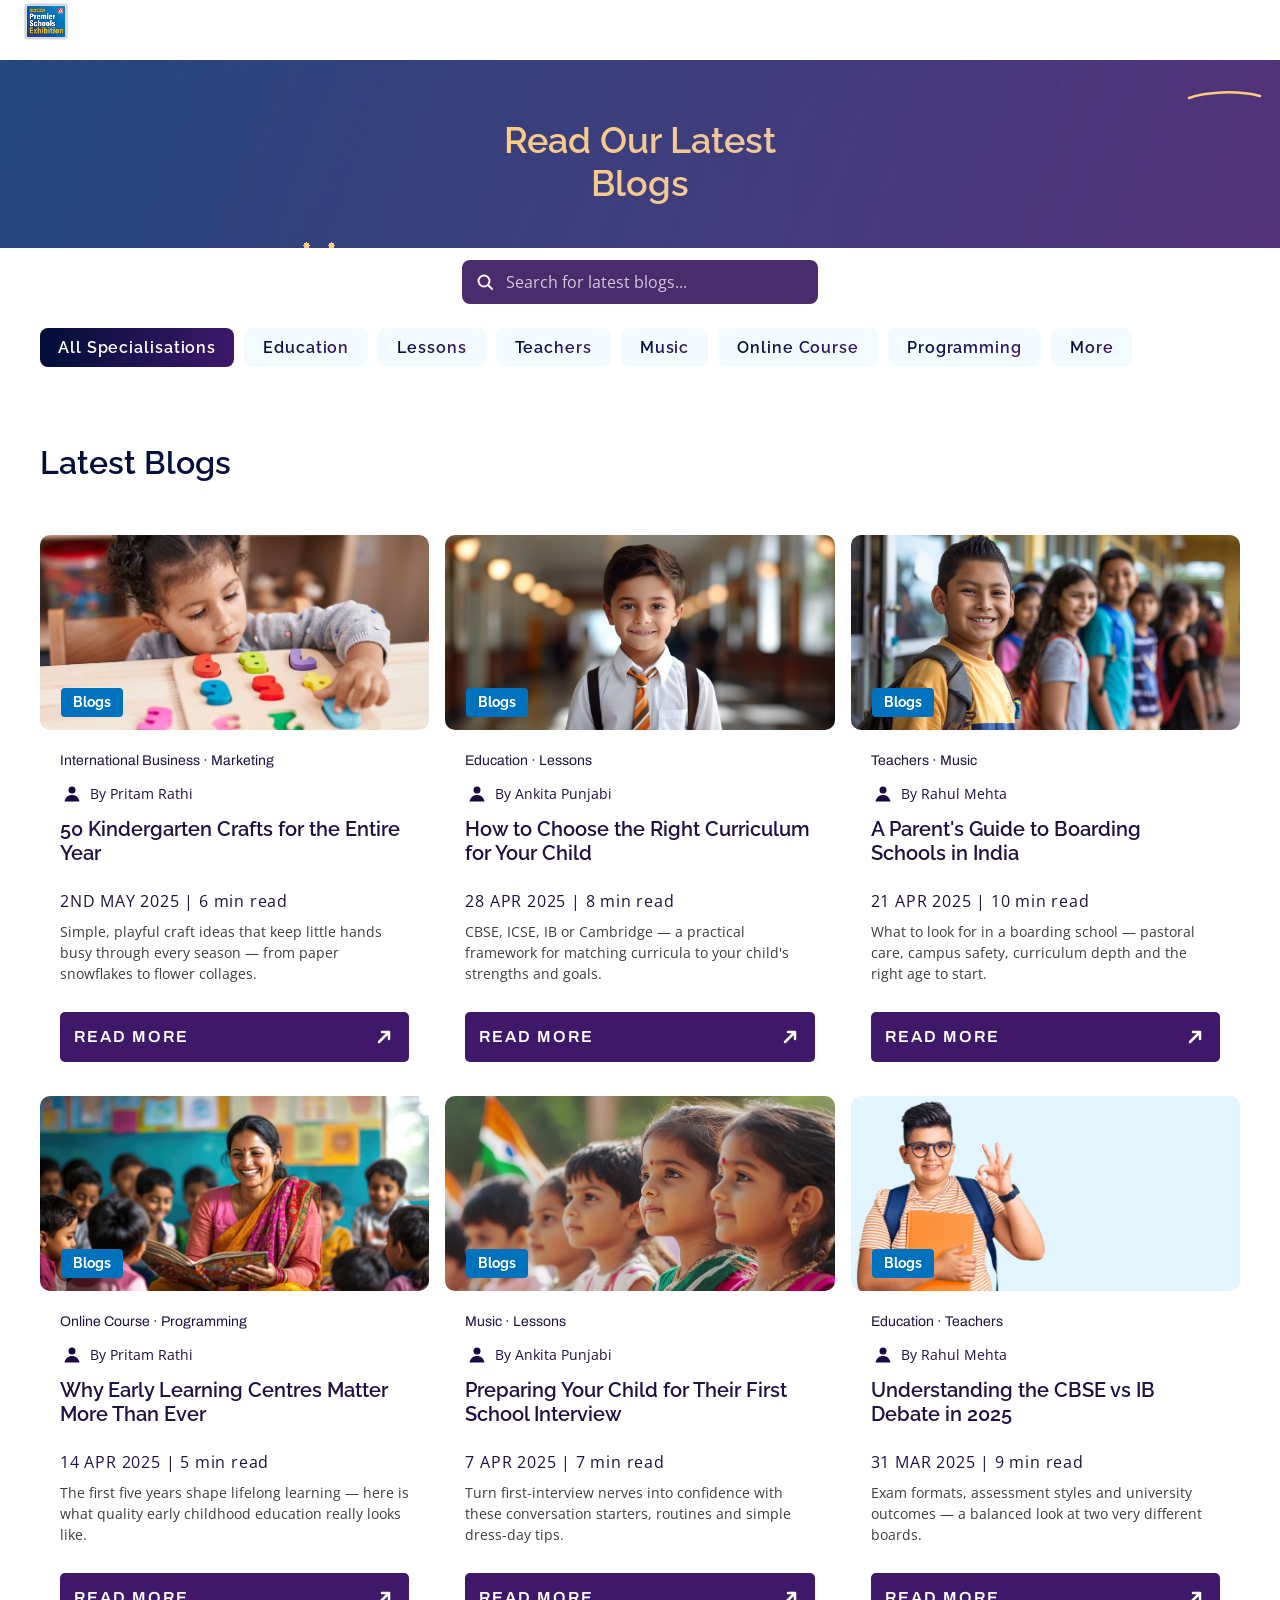
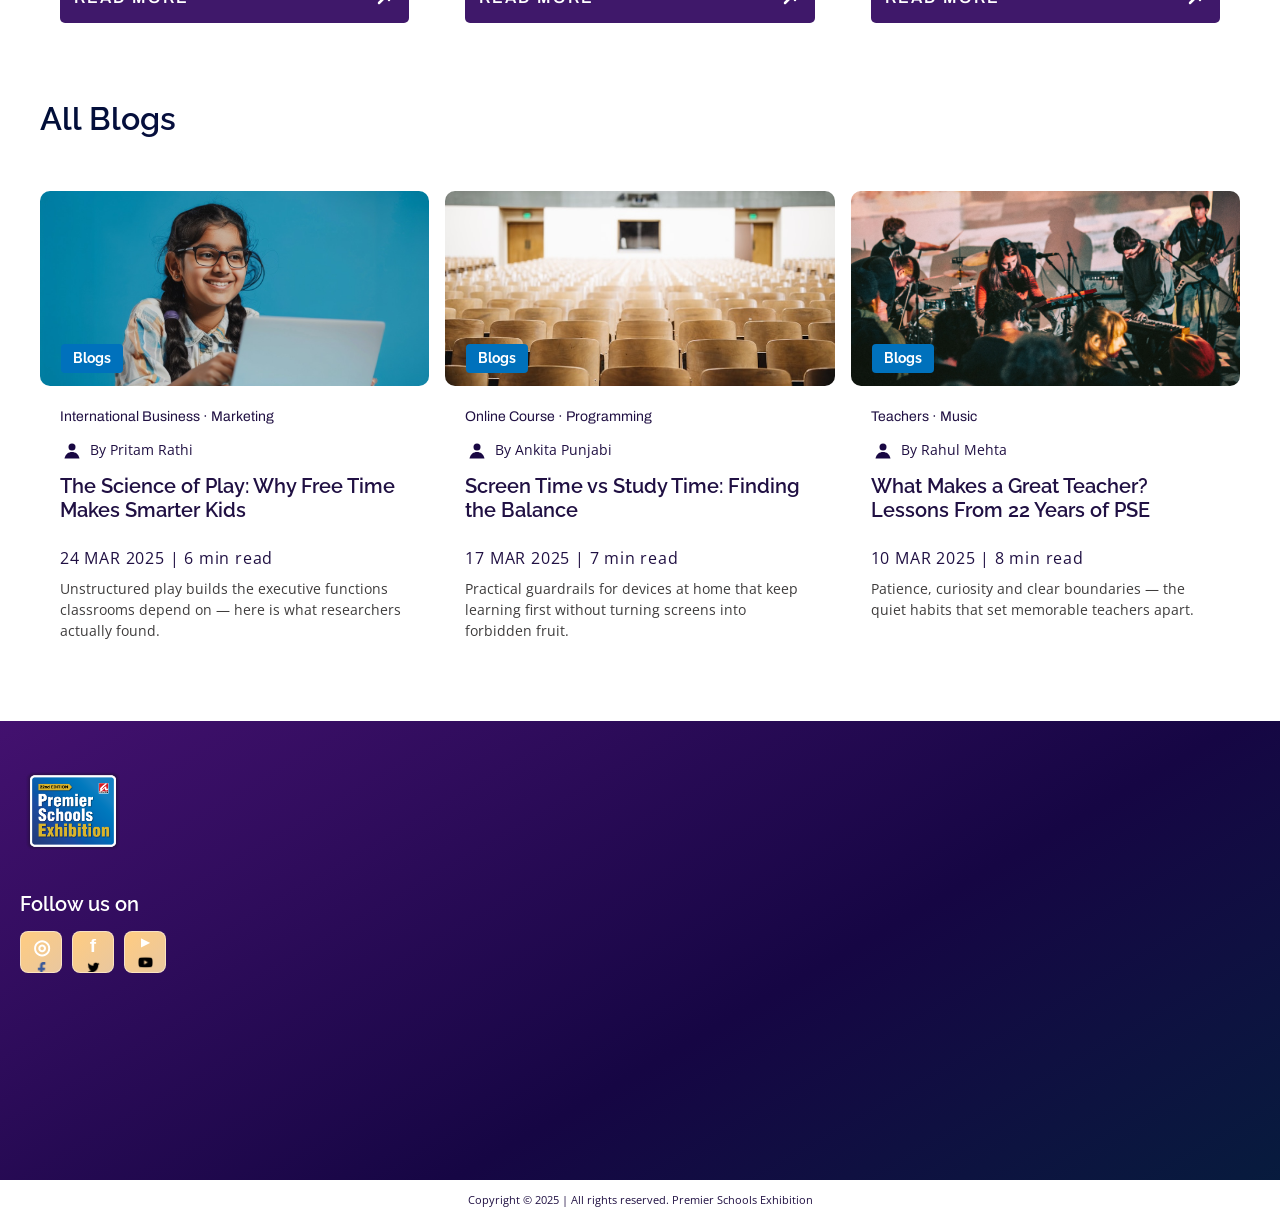
==== blog/index.html @ b21a9d43 "feat: add responsive blog listing and article pages Build blog/index.html and blog/article.html from" ====
<!DOCTYPE html>
<html lang="en" class="no-js">
<head>
  <meta charset="UTF-8">
  <meta name="viewport" content="width=device-width, initial-scale=1.0">
  <title>Blog — Premier Schools Exhibition</title>
  <meta name="description" content="Latest blogs, tips and guides from the Premier Schools Exhibition — school admissions, curricula, and parenting advice.">
  <script>document.documentElement.classList.remove('no-js');</script>
  <link rel="icon" href="data:image/svg+xml,%3Csvg%20xmlns='http://www.w3.org/2000/svg'%20viewBox='0%200%2032%2032'%3E%3Crect%20width='32'%20height='32'%20rx='6'%20fill='%231d4ed8'/%3E%3Ctext%20x='16'%20y='22'%20font-family='sans-serif'%20font-size='14'%20font-weight='700'%20fill='%23fff'%20text-anchor='middle'%3EPSE%3C/text%3E%3C/svg%3E">
  <link rel="preconnect" href="https://fonts.googleapis.com">
  <link rel="preconnect" href="https://fonts.gstatic.com" crossorigin>
  <link rel="stylesheet" href="https://fonts.googleapis.com/css2?family=Archivo:wght@300;600;700&amp;family=Inter:wght@300;400;600;700&amp;family=Open+Sans:wght@400;600;700&amp;family=Raleway:wght@400;500;600;700&amp;display=swap">
  <link rel="stylesheet" href="../css/base.css">
  <link rel="stylesheet" href="../css/layout.css">
  <link rel="stylesheet" href="../css/components.css">
  <link rel="stylesheet" href="../css/blog.css">
</head>
<body class="page-blog">
  <a class="skip-link" href="#main-content">Skip to main content</a>
  <header class="site-header">
    <div class="site-header__inner">
      <a class="site-header__brand" href="../index.html#hero" aria-label="Premier Schools Exhibition home">
        <img src="../assets/images/brand-pse-22nd-edition-logo.png" alt="Premier Schools Exhibition, 22nd edition" width="390" height="339">
      </a>
      <a class="button site-header__cta" href="../index.html#enquiry-form">Register Now</a>
    </div>
  </header>

  <main id="main-content">
    <section class="blog-banner" aria-labelledby="blog-heading">
      <div class="blog-banner__inner">
        <div class="blog-banner__dots" aria-hidden="true"></div>
        <svg class="blog-banner__swoosh" viewBox="0 0 75 10" aria-hidden="true"><path d="M2 8c16-6 48-8 71-2" fill="none" stroke="#ffcc81" stroke-width="2.5" stroke-linecap="round"></path></svg>
        <h1 id="blog-heading" class="blog-banner__title gradient-text--peach">Read Our Latest Blogs</h1>
      </div>
    </section>

    <section class="blog-toolbar" aria-label="Search and filter blogs">
      <form class="blog-search" role="search" action="index.html" method="get">
        <label class="visually-hidden" for="blog-search-input">Search for latest blogs</label>
        <svg viewBox="0 0 18 18" aria-hidden="true"><circle cx="8" cy="8" r="5.5" fill="none" stroke="#fff" stroke-width="2"></circle><path d="m12 12 4 4" stroke="#fff" stroke-width="2" stroke-linecap="round"></path></svg>
        <input id="blog-search-input" name="q" type="search" placeholder="Search for latest blogs...">
        <button type="submit" class="visually-hidden">Search</button>
      </form>
      <ul class="blog-chips" aria-label="Blog categories">
        <li><a href="#latest-blogs" class="is-active" aria-current="true">All Specialisations</a></li>
        <li><a href="#latest-blogs"><span class="gradient-text">Education</span></a></li>
        <li><a href="#latest-blogs"><span class="gradient-text">Lessons</span></a></li>
        <li><a href="#latest-blogs"><span class="gradient-text">Teachers</span></a></li>
        <li><a href="#latest-blogs"><span class="gradient-text">Music</span></a></li>
        <li><a href="#latest-blogs"><span class="gradient-text">Online Course</span></a></li>
        <li><a href="#latest-blogs"><span class="gradient-text">Programming</span></a></li>
        <li><a href="#latest-blogs"><span class="gradient-text">More</span></a></li>
      </ul>
    </section>

    <section class="blog-featured" aria-label="Featured blog post">
      <article class="blog-featured__card">
        <a class="blog-featured__image" href="article.html"><img src="../assets/blog/blog-featured.jpg" alt="A parent and child reviewing school brochures" width="592" height="342"></a>
        <div class="blog-featured__info">
          <p class="blog-featured__crumb">International Business · Marketing</p>
          <h2 class="blog-featured__title">The Parent's Playbook: Making School Admission Stress-Free</h2>
          <p class="blog-featured__author"><svg class="blog-card__avatar" viewBox="0 0 24 24" aria-hidden="true"><circle cx="12" cy="12" r="12" fill="#fff"></circle><circle cx="12" cy="9" r="3.5" fill="#190843"></circle><path d="M4.5 20.5c1-4.5 4-6.5 7.5-6.5s6.5 2 7.5 6.5z" fill="#190843"></path></svg>By Pritam Rathi</p>
          <p class="blog-featured__date">2ND MAY 2025 | 6 min read</p>
          <p class="blog-featured__excerpt">From shortlisting schools to preparing for counselling sessions, this guide walks parents through every step of a smooth admission journey.</p>
          <a class="blog-cta" href="article.html">Read More <svg class="icon-arrow" viewBox="0 0 22 22" aria-hidden="true"><path d="M6 16 16 6M9 6h7v7" stroke="currentColor" stroke-width="2.5" stroke-linecap="round" stroke-linejoin="round"></path></svg></a>
        </div>
      </article>
    </section>

    <section class="blog-latest" id="latest-blogs" aria-labelledby="latest-heading">
      <h2 id="latest-heading" class="blog-latest__heading gradient-text">Latest Blogs</h2>
      <div class="blog-latest__row">
        <article class="blog-card">
          <a class="blog-card__image" href="article.html"><img src="../assets/blog/blog-article-hero.jpg" alt="Children painting and crafting in a kindergarten classroom" width="360" height="195"></a>
          <p class="blog-card__tag">Blogs</p>
          <p class="blog-card__crumb">International Business · Marketing</p>
          <p class="blog-card__author"><svg class="blog-card__avatar" viewBox="0 0 24 24" aria-hidden="true"><circle cx="12" cy="12" r="12" fill="#fff"></circle><circle cx="12" cy="9" r="3.5" fill="#190843"></circle><path d="M4.5 20.5c1-4.5 4-6.5 7.5-6.5s6.5 2 7.5 6.5z" fill="#190843"></path></svg>By Pritam Rathi</p>
          <h3 class="blog-card__title"><a href="article.html">50 Kindergarten Crafts for the Entire Year</a></h3>
          <p class="blog-card__date">2ND MAY 2025 | 6 min read</p>
          <p class="blog-card__excerpt">Simple, playful craft ideas that keep little hands busy through every season — from paper snowflakes to flower collages.</p>
          <a class="blog-card__cta" href="article.html">Read More <svg class="icon-arrow" viewBox="0 0 22 22" aria-hidden="true"><path d="M6 16 16 6M9 6h7v7" stroke="currentColor" stroke-width="2.5" stroke-linecap="round" stroke-linejoin="round"></path></svg></a>
        </article>
        <article class="blog-card">
          <a class="blog-card__image" href="article.html"><img src="../assets/blog/blog-card-2.jpg" alt="A child choosing a curriculum workbook" width="360" height="195"></a>
          <p class="blog-card__tag">Blogs</p>
          <p class="blog-card__crumb">Education · Lessons</p>
          <p class="blog-card__author"><svg class="blog-card__avatar" viewBox="0 0 24 24" aria-hidden="true"><circle cx="12" cy="12" r="12" fill="#fff"></circle><circle cx="12" cy="9" r="3.5" fill="#190843"></circle><path d="M4.5 20.5c1-4.5 4-6.5 7.5-6.5s6.5 2 7.5 6.5z" fill="#190843"></path></svg>By Ankita Punjabi</p>
          <h3 class="blog-card__title"><a href="article.html">How to Choose the Right Curriculum for Your Child</a></h3>
          <p class="blog-card__date">28 APR 2025 | 8 min read</p>
          <p class="blog-card__excerpt">CBSE, ICSE, IB or Cambridge — a practical framework for matching curricula to your child's strengths and goals.</p>
          <a class="blog-card__cta" href="article.html">Read More <svg class="icon-arrow" viewBox="0 0 22 22" aria-hidden="true"><path d="M6 16 16 6M9 6h7v7" stroke="currentColor" stroke-width="2.5" stroke-linecap="round" stroke-linejoin="round"></path></svg></a>
        </article>
        <article class="blog-card">
          <a class="blog-card__image" href="article.html"><img src="../assets/blog/blog-card-3.jpg" alt="Students walking across a boarding school campus" width="360" height="195"></a>
          <p class="blog-card__tag">Blogs</p>
          <p class="blog-card__crumb">Teachers · Music</p>
          <p class="blog-card__author"><svg class="blog-card__avatar" viewBox="0 0 24 24" aria-hidden="true"><circle cx="12" cy="12" r="12" fill="#fff"></circle><circle cx="12" cy="9" r="3.5" fill="#190843"></circle><path d="M4.5 20.5c1-4.5 4-6.5 7.5-6.5s6.5 2 7.5 6.5z" fill="#190843"></path></svg>By Rahul Mehta</p>
          <h3 class="blog-card__title"><a href="article.html">A Parent's Guide to Boarding Schools in India</a></h3>
          <p class="blog-card__date">21 APR 2025 | 10 min read</p>
          <p class="blog-card__excerpt">What to look for in a boarding school — pastoral care, campus safety, curriculum depth and the right age to start.</p>
          <a class="blog-card__cta" href="article.html">Read More <svg class="icon-arrow" viewBox="0 0 22 22" aria-hidden="true"><path d="M6 16 16 6M9 6h7v7" stroke="currentColor" stroke-width="2.5" stroke-linecap="round" stroke-linejoin="round"></path></svg></a>
        </article>
        <article class="blog-card">
          <a class="blog-card__image" href="article.html"><img src="../assets/blog/blog-card-4.jpg" alt="Toddlers playing at an early learning centre" width="360" height="195"></a>
          <p class="blog-card__tag">Blogs</p>
          <p class="blog-card__crumb">Online Course · Programming</p>
          <p class="blog-card__author"><svg class="blog-card__avatar" viewBox="0 0 24 24" aria-hidden="true"><circle cx="12" cy="12" r="12" fill="#fff"></circle><circle cx="12" cy="9" r="3.5" fill="#190843"></circle><path d="M4.5 20.5c1-4.5 4-6.5 7.5-6.5s6.5 2 7.5 6.5z" fill="#190843"></path></svg>By Pritam Rathi</p>
          <h3 class="blog-card__title"><a href="article.html">Why Early Learning Centres Matter More Than Ever</a></h3>
          <p class="blog-card__date">14 APR 2025 | 5 min read</p>
          <p class="blog-card__excerpt">The first five years shape lifelong learning — here is what quality early childhood education really looks like.</p>
          <a class="blog-card__cta" href="article.html">Read More <svg class="icon-arrow" viewBox="0 0 22 22" aria-hidden="true"><path d="M6 16 16 6M9 6h7v7" stroke="currentColor" stroke-width="2.5" stroke-linecap="round" stroke-linejoin="round"></path></svg></a>
        </article>
        <article class="blog-card">
          <a class="blog-card__image" href="article.html"><img src="../assets/blog/blog-card-5.jpg" alt="A child preparing for a school interview" width="360" height="195"></a>
          <p class="blog-card__tag">Blogs</p>
          <p class="blog-card__crumb">Music · Lessons</p>
          <p class="blog-card__author"><svg class="blog-card__avatar" viewBox="0 0 24 24" aria-hidden="true"><circle cx="12" cy="12" r="12" fill="#fff"></circle><circle cx="12" cy="9" r="3.5" fill="#190843"></circle><path d="M4.5 20.5c1-4.5 4-6.5 7.5-6.5s6.5 2 7.5 6.5z" fill="#190843"></path></svg>By Ankita Punjabi</p>
          <h3 class="blog-card__title"><a href="article.html">Preparing Your Child for Their First School Interview</a></h3>
          <p class="blog-card__date">7 APR 2025 | 7 min read</p>
          <p class="blog-card__excerpt">Turn first-interview nerves into confidence with these conversation starters, routines and simple dress-day tips.</p>
          <a class="blog-card__cta" href="article.html">Read More <svg class="icon-arrow" viewBox="0 0 22 22" aria-hidden="true"><path d="M6 16 16 6M9 6h7v7" stroke="currentColor" stroke-width="2.5" stroke-linecap="round" stroke-linejoin="round"></path></svg></a>
        </article>
        <article class="blog-card">
          <a class="blog-card__image" href="article.html"><img src="../assets/blog/blog-card-6.jpg" alt="Students comparing exam boards" width="360" height="195"></a>
          <p class="blog-card__tag">Blogs</p>
          <p class="blog-card__crumb">Education · Teachers</p>
          <p class="blog-card__author"><svg class="blog-card__avatar" viewBox="0 0 24 24" aria-hidden="true"><circle cx="12" cy="12" r="12" fill="#fff"></circle><circle cx="12" cy="9" r="3.5" fill="#190843"></circle><path d="M4.5 20.5c1-4.5 4-6.5 7.5-6.5s6.5 2 7.5 6.5z" fill="#190843"></path></svg>By Rahul Mehta</p>
          <h3 class="blog-card__title"><a href="article.html">Understanding the CBSE vs IB Debate in 2025</a></h3>
          <p class="blog-card__date">31 MAR 2025 | 9 min read</p>
          <p class="blog-card__excerpt">Exam formats, assessment styles and university outcomes — a balanced look at two very different boards.</p>
          <a class="blog-card__cta" href="article.html">Read More <svg class="icon-arrow" viewBox="0 0 22 22" aria-hidden="true"><path d="M6 16 16 6M9 6h7v7" stroke="currentColor" stroke-width="2.5" stroke-linecap="round" stroke-linejoin="round"></path></svg></a>
        </article>
      </div>
    </section>

    <section class="blog-latest blog-latest--all" id="all-blogs" aria-labelledby="all-heading">
      <h2 id="all-heading" class="blog-latest__heading gradient-text">All Blogs</h2>
      <div class="blog-latest__row">
        <article class="blog-card">
          <a class="blog-card__image" href="article.html"><img src="../assets/blog/blog-article-inline.jpg" alt="Children engaged in a hands-on learning activity" width="360" height="195"></a>
          <p class="blog-card__tag">Blogs</p>
          <p class="blog-card__crumb">International Business · Marketing</p>
          <p class="blog-card__author"><svg class="blog-card__avatar" viewBox="0 0 24 24" aria-hidden="true"><circle cx="12" cy="12" r="12" fill="#fff"></circle><circle cx="12" cy="9" r="3.5" fill="#190843"></circle><path d="M4.5 20.5c1-4.5 4-6.5 7.5-6.5s6.5 2 7.5 6.5z" fill="#190843"></path></svg>By Pritam Rathi</p>
          <h3 class="blog-card__title"><a href="article.html">The Science of Play: Why Free Time Makes Smarter Kids</a></h3>
          <p class="blog-card__date">24 MAR 2025 | 6 min read</p>
          <p class="blog-card__excerpt">Unstructured play builds the executive functions classrooms depend on — here is what researchers actually found.</p>
        </article>
        <article class="blog-card">
          <a class="blog-card__image" href="article.html"><img src="../assets/blog/blog-card-8.jpg" alt="Children playing freely during recess" width="360" height="195"></a>
          <p class="blog-card__tag">Blogs</p>
          <p class="blog-card__crumb">Online Course · Programming</p>
          <p class="blog-card__author"><svg class="blog-card__avatar" viewBox="0 0 24 24" aria-hidden="true"><circle cx="12" cy="12" r="12" fill="#fff"></circle><circle cx="12" cy="9" r="3.5" fill="#190843"></circle><path d="M4.5 20.5c1-4.5 4-6.5 7.5-6.5s6.5 2 7.5 6.5z" fill="#190843"></path></svg>By Ankita Punjabi</p>
          <h3 class="blog-card__title"><a href="article.html">Screen Time vs Study Time: Finding the Balance</a></h3>
          <p class="blog-card__date">17 MAR 2025 | 7 min read</p>
          <p class="blog-card__excerpt">Practical guardrails for devices at home that keep learning first without turning screens into forbidden fruit.</p>
        </article>
        <article class="blog-card">
          <a class="blog-card__image" href="article.html"><img src="../assets/blog/blog-card-a.png" alt="A teacher helping a student with an activity" width="360" height="195"></a>
          <p class="blog-card__tag">Blogs</p>
          <p class="blog-card__crumb">Teachers · Music</p>
          <p class="blog-card__author"><svg class="blog-card__avatar" viewBox="0 0 24 24" aria-hidden="true"><circle cx="12" cy="12" r="12" fill="#fff"></circle><circle cx="12" cy="9" r="3.5" fill="#190843"></circle><path d="M4.5 20.5c1-4.5 4-6.5 7.5-6.5s6.5 2 7.5 6.5z" fill="#190843"></path></svg>By Rahul Mehta</p>
          <h3 class="blog-card__title"><a href="article.html">What Makes a Great Teacher? Lessons From 22 Years of PSE</a></h3>
          <p class="blog-card__date">10 MAR 2025 | 8 min read</p>
          <p class="blog-card__excerpt">Patience, curiosity and clear boundaries — the quiet habits that set memorable teachers apart.</p>
        </article>
      </div>
    </section>
  </main>

  <footer class="site-footer">
    <img src="../assets/images/brand-pse-22nd-edition-logo.png" alt="Premier Schools Exhibition" width="390" height="339">
    <address><strong>Corporate Office:</strong><br>Suite B-5, Ballygunge Park Tower,<br>67B Ballygunge Circular Road, Kolkata - 700019</address>
    <address><strong>Ahmedabad Office:</strong><br>12/AA, Swastik Chambers, Near CU Shah College, Ashram Road, Ahmedabad - 380009</address>
    <div class="site-footer__social">
      <p>Follow us on</p>
      <p class="visually-hidden" id="social-links-unavailable">Profile URLs were not supplied, so these platform names are not links.</p>
      <ul aria-describedby="social-links-unavailable">
        <li><img src="../assets/blog/blog-social-facebook.png" alt=""><span class="visually-hidden">Facebook</span></li>
        <li><img src="../assets/blog/blog-social-twitter.png" alt=""><span class="visually-hidden">Twitter</span></li>
        <li><img src="../assets/blog/blog-social-youtube.png" alt=""><span class="visually-hidden">YouTube</span></li>
      </ul>
    </div>
    <p>Copyright © 2025 | All rights reserved. Premier Schools Exhibition</p>
  </footer>
</body>
</html>
---- css/base.css ----
:root {
  --color-bg: #fff;
  --color-surface: #f7f4fb;
  --color-text: #201043;
  --color-text-muted: #5d5669;
  --color-navy: #190843;
  --color-purple: #331063;
  --color-purple-light: #6f45a0;
  --color-gold: #e6ad25;
  --color-gold-light: #f6cf83;
  --color-primary: var(--color-navy);
  --color-primary-dark: #2d0c5c;
  --color-primary-contrast: #fff;
  --color-border: #d8cbe7;
  --color-focus-ring: #ffd54a;
  --font-display: "Raleway", Arial, Helvetica, sans-serif;
  --font-body: "Open Sans", Arial, Helvetica, sans-serif;
  --font-ui: "Archivo", Arial, Helvetica, sans-serif;
  --font-family-base: var(--font-body);
  --font-size-base: 1rem;
  --font-size-sm: .875rem;
  --font-size-md: clamp(1.125rem, 1rem + .5vw, 1.375rem);
  --font-size-lg: clamp(1.5rem, 1.25rem + 1vw, 2rem);
  --font-size-xl: clamp(2rem, 1.5rem + 2vw, 3.25rem);
  --line-height-base: 1.5;
  --line-height-tight: 1.15;
  --space-2xs: .25rem;
  --space-xs: .5rem;
  --space-sm: .75rem;
  --space-md: 1rem;
  --space-lg: 1.5rem;
  --space-xl: 2.5rem;
  --space-2xl: 4rem;
  --container-max-width: 1720px;
  --radius-sm: 4px;
  --radius-md: 8px;
  --radius-lg: 16px;
  --shadow-card: 0 18px 45px rgb(14 3 43 / 22%);
  --transition-fast: 150ms ease;
  --transition-base: 300ms ease;
}

*, *::before, *::after { box-sizing: border-box; }
html { overflow-x: hidden; font-family: var(--font-family-base); font-size: 100%; -webkit-text-size-adjust: 100%; }
body, h1, h2, h3, h4, p, ul, ol, figure { margin: 0; }
body { overflow-x: hidden; background: var(--color-bg); color: var(--color-text); line-height: var(--line-height-base); }
ul, ol { padding: 0; list-style: none; }
img, picture, svg { display: block; max-width: 100%; height: auto; }
button, input, select { font: inherit; }
button { color: inherit; cursor: pointer; }
a { color: inherit; text-decoration: none; }
h1, h2, h3, h4 { font-family: var(--font-display); font-weight: 700; line-height: var(--line-height-tight); }

:where(a, button, input, select, [tabindex]):focus-visible {
  outline: 3px solid var(--color-focus-ring);
  outline-offset: 3px;
}
.skip-link { position: fixed; z-index: 10000; top: 0; left: 1rem; padding: .75rem 1rem; transform: translateY(-130%); background: var(--color-navy); color: #fff; font-weight: 700; }
.skip-link:focus { transform: translateY(0); }
.visually-hidden { position: absolute; width: 1px; height: 1px; padding: 0; margin: -1px; overflow: hidden; clip: rect(0, 0, 0, 0); white-space: nowrap; border: 0; }
.button, .btn { display: inline-flex; min-height: 44px; align-items: center; justify-content: center; font-family: var(--font-ui); font-weight: 700; text-transform: uppercase; }

[data-carousel-slide][hidden] { display: none !important; }

@media (prefers-reduced-motion: reduce) {
  *, *::before, *::after { animation-duration: .001ms !important; animation-iteration-count: 1 !important; scroll-behavior: auto !important; transition: none !important; }
}
---- css/layout.css ----
.site-header__inner, .site-footer__inner { width: 100%; max-width: var(--container-max-width); margin-inline: auto; }
.site-header { height: 60px; background: #fff; }
.site-header__inner { display: flex; height: 100%; align-items: center; justify-content: space-between; padding-inline: 21px; }
.site-header__cta { display: none; }

section:not(.hero, .trust, .registration-bar) { padding: var(--space-2xl) var(--space-md); }
.section-heading { max-width: var(--container-max-width); margin: 0 auto var(--space-xl); text-align: center; }

.hero { display: grid; grid-template-rows: 289px 146px 90px; min-height: 525px; padding: 0; overflow: hidden; contain: layout paint; background: linear-gradient(112deg, #18053f 0%, #2d0b5b 65%, #40136e 100%); color: #fff; }
.hero__carousel { position: relative; width: 100%; min-width: 0; overflow: hidden; }
.hero__viewport { width: 100%; height: 100%; overflow: hidden; touch-action: none; }
.hero__track { display: grid; position: relative; width: 100%; height: 100%; transition: transform var(--transition-base); }
.hero__slide { display: block; width: 100%; min-width: 0; height: auto; min-height: 0; overflow: hidden; }
:where(.choose-school__track, .reviews__track, .benefits__track) { transition: transform var(--transition-base); }
[data-carousel].carousel--static :where(.hero__track, .choose-school__track, .reviews__track, .benefits__track) { transition: none; }
.hero__content { display: flex; width: 100%; min-width: 0; grid-row: 2 / 4; flex-direction: column; align-items: center; text-align: center; }
.hero__event { width: calc(100% - 40px); max-width: 390px; margin-inline: auto; }
.enquiry-form { display: none; }
.hero__controls { position: absolute; z-index: 4; top: 201px; left: 50%; display: grid; width: 176px; grid-template-columns: repeat(4, 44px); transform: translateX(-50%); }
.hero__controls [data-carousel-pagination] { display: flex; grid-column: 2 / 5; grid-row: 2; }

.trust { position: relative; height: 238px; padding: 60px 20px 0; background: #fff; }
.trust__facts { display: grid; max-width: 380px; margin-inline: auto; grid-template-columns: repeat(2, 1fr); grid-template-rows: repeat(2, 94px); gap: 36px 26px; }
.registration-bar { position: relative; z-index: 3; display: grid; width: 100%; height: 50px; grid-template-columns: repeat(2, minmax(0, 1fr)); padding: 0; }
.registration-bar > * { min-width: 0; max-width: 100%; }

.participating-schools, .choose-school, .exhibition { max-width: 1200px; margin-inline: auto; }
.marquee { position: relative; width: 100%; overflow: clip; contain: layout paint; }
.marquee + .marquee { margin-top: var(--space-lg); }
.marquee__track, .marquee__list { display: flex; width: max-content; align-items: center; }
.marquee__list { gap: var(--space-xl); margin-inline-end: var(--space-xl); }
:where([data-carousel-viewport]:not(.hero__viewport)) { width: 100%; overflow: hidden; touch-action: pan-y; }
.choose-school__track, .exhibition__track { display: flex; }
.choose-school__slide, .exhibition__slide { flex: 0 0 100%; width: 100%; }
.choose-school__slide[hidden], .exhibition__slide[hidden] { display: none; }
.choose-school__controls, .choose-school__pagination, .exhibition__controls, .exhibition__pagination { display: flex; justify-content: center; gap: var(--space-sm); margin-top: var(--space-md); }
.carousel-controls--static { display: none !important; }
.site-footer { border-top: 1px solid var(--color-border); }

@media (min-width: 768px) and (max-width: 1199px) {
  .site-header { height: 60px; }
  .site-header__inner { padding-inline: 32px; }
  .site-header__cta { display: none; }
  .hero { grid-template-rows: clamp(300px, 38vw, 420px) 146px 90px; min-height: 536px; }
  .enquiry-form { display: none; }
  .trust { height: 238px; padding-top: 60px; }
  .trust__facts { max-width: 760px; grid-template-columns: repeat(2, 1fr); grid-template-rows: repeat(2, 94px); gap: 20px 30px; }
  .registration-bar { display: grid; }
  .hero__controls { top: clamp(212px, 30vw, 332px); }
}

@media (min-width: 1400px) {
  .site-header { height: 100px; }
  .site-header__inner { padding-inline: clamp(62px, 6.45vw, 124px); }
  .site-header__cta { display: inline-flex; }
  .hero { --hero-form-offset: clamp(0px, calc((100vw - 1400px) / 5.2), 100px); grid-template: "content carousel form" 801px / minmax(0, 520fr) minmax(0, 686fr) minmax(0, 514fr); min-height: 801px; padding-inline: max(calc((100vw - 1720px) / 2), 40px); overflow: hidden; }
  .hero__content { grid-area: content; align-items: flex-start; justify-content: flex-start; padding-top: 90px; text-align: left; }
  .hero__carousel { grid-area: carousel; height: 801px; align-self: start; }
  .enquiry-form { grid-area: form; display: flex; align-self: start; }
  .hero__event { width: 414px; max-width: 100%; margin: 26px 0 0; }
  .hero__controls { top: auto; right: 100px; bottom: 30px; left: auto; width: 176px; transform: none; }
  .trust { height: 200px; padding: 17px max(calc((100vw - 1372px) / 2), 30px); }
  .trust__facts { max-width: 1372px; grid-template-columns: repeat(4, 1fr); gap: 45px; }
  .registration-bar { display: none; }
  .choose-school__viewport { overflow: visible; }
  .choose-school__track { display: grid; grid-template-columns: repeat(4, 1fr); gap: var(--space-lg); height: auto; }
  .choose-school__slide { width: auto; }
  .choose-school__controls, .choose-school__pagination { display: none; }
}

/* Milestone 4: source-frame geometry below the approved registration region. */
.participating-schools,
.choose-school,
.exhibition { max-width: none; }

.participating-schools { height: 346px; margin-top: 57px; padding: 0 !important; overflow: hidden; }
.participating-schools__rows { margin-top: 10px; }
.event-video { position: relative; height: 240px; margin-top: 60px; padding: 0 !important; overflow: hidden; }
.choose-school { height: 384px; margin-top: 60px; padding: 0 0 0 20px !important; overflow: hidden; }
.choose-school__carousel { width: 100%; }
.choose-school__viewport { overflow: hidden; }
.choose-school__track { gap: 16px; }
.school-card { width: 290px; min-width: 290px; flex: 0 0 290px; }
.appointment { position: relative; display: flex; height: 536px; margin-top: 60px; padding: 0 !important; flex-direction: column-reverse; overflow: hidden; }
.appointment > div { height: 292px; padding: 35px 20px 20px; }
.appointment > img:first-child { width: 100%; height: 244px; object-fit: cover; }
.attractions { display: grid; height: 779px; margin-top: 60px; padding: 43px 20px 26px !important; grid-template-areas: "heading" "media" "categories" "content"; grid-template-rows: auto 274px 39px auto; overflow: hidden; }
.attractions > h2 { grid-area: heading; }
.attractions__categories { grid-area: categories; }
.attractions__content { display: contents; }
.attractions__content > img { position: absolute; z-index: 2; grid-area: media; }
.attractions__content > div { grid-area: content; }
.attractions__carousel { grid-area: media; }
.attractions__viewport { overflow: visible !important; }
.attractions__track { position: relative; width: 310px; height: 280px; margin: 17px auto 0; }
.attraction-card { position: absolute; width: 126px; height: 126px; transform: rotate(45deg); overflow: hidden; }
.attraction-card--top { top: 0; left: 92px; }
.attraction-card--left { top: 79px; left: 13px; }
.attraction-card--right { top: 79px; right: 13px; }
.attraction-card--bottom { right: 92px; bottom: 0; }
.attraction-card.is-active { z-index: 3; }
.benefits { position: relative; height: 719px; margin-top: 60px; padding: 48px 20px 74px !important; overflow: hidden; }
.benefits__track { display: grid; grid-template-columns: repeat(2, minmax(0, 1fr)); gap: 8px; }
.benefit-card { min-width: 0; }
.reviews { height: 316px; margin-top: 60px; padding: 41px 0 20px 20px !important; overflow: hidden; }
.reviews__viewport { overflow: visible !important; }
.reviews__track { display: flex; gap: 9px; }
.review-card { flex: 0 0 283px; width: 283px; }
.gallery { height: 234px; margin-top: 60px; padding: 0 !important; overflow: hidden; }
.gallery__grid { display: flex; height: 182px; gap: 16px; overflow: hidden; border-radius: 50% / 10%; }
.gallery__figure { height: 200px; flex: 0 0 289px; transform: translateY(-9px); }
.site-footer { position: relative; display: grid; height: 662px; margin-top: 60px; padding: 44px 20px 46px; grid-template-rows: 91px 1fr auto 39px; border: 0; overflow: hidden; }
.site-footer > img { grid-row: 1; }
.site-footer address, .site-footer__contact { position: absolute; width: 1px; height: 1px; padding: 0; margin: -1px; overflow: hidden; clip: rect(0, 0, 0, 0); white-space: nowrap; border: 0; }
.site-footer__social { grid-row: 3; }
.site-footer > p:last-child { position: absolute; right: 0; bottom: 0; left: 0; min-height: 39px; }

@media (min-width: 768px) and (max-width: 1399px) {
  .participating-schools { height: 350px; margin-top: 40px; }
  .event-video { height: clamp(360px, 42vw, 590px); }
  .choose-school { height: auto; min-height: 525px; padding-inline: 4vw !important; }
  .choose-school__track { display: grid; grid-template-columns: repeat(2, minmax(0, 1fr)); }
  .school-card { width: auto; min-width: 0; }
  .appointment { height: 620px; display: grid; grid-template-columns: 44% 56%; }
  .appointment > div, .appointment > img:first-child { width: 100%; height: 100%; }
  .attractions { height: 850px; grid-template-columns: 1fr 1fr; grid-template-areas: "heading heading" "media content" "media categories"; grid-template-rows: auto 1fr auto; }
  .benefits { height: auto; min-height: 720px; }
  .benefits__track { grid-template-columns: repeat(3, minmax(0, 1fr)); }
  .reviews { height: auto; min-height: 400px; padding-inline: 4vw !important; }
  .reviews__track { display: grid; grid-template-columns: repeat(2, minmax(0, 1fr)); }
  .review-card { width: auto; }
  .gallery { height: 500px; padding-inline: 4vw !important; }
  .gallery__grid { display: grid; height: 390px; grid-template-columns: repeat(3, 1fr); }
  .gallery__figure { height: 200px; min-width: 0; transform: none; }
  .site-footer { height: 500px; }
}

@media (min-width: 1400px) {
  .participating-schools { height: 362px; margin-top: 79px; padding-top: 0 !important; }
  .participating-schools__rows { margin-top: 42px; }
  .event-video { height: 800px; margin-top: 100px; }
  .choose-school { height: 525px; margin-top: 80px; padding: 0 max(calc((100vw - 1726px) / 2), 70px) !important; }
  .choose-school__track { gap: 15px; }
  .school-card { width: auto; min-width: 0; }
  .school-card:nth-child(3) { order: 4; }
  .school-card:nth-child(4) { order: 3; }
  .appointment { display: grid; height: 725px; margin-top: 80px; grid-template-columns: 38.85% 61.15%; grid-template-rows: minmax(0, 1fr); }
  .appointment > div { min-height: 0; height: 100%; padding: 159px 0 0 max(calc((100vw - 1720px) / 2), 70px); }
  .appointment > img:first-child { grid-column: 2; grid-row: 1; width: 100%; height: 100%; min-height: 0; object-fit: cover; }
  .attractions { height: 852px; margin-top: 0; padding: 182px max(calc((100vw - 1720px) / 2), 70px) 74px !important; grid-template-areas: "media heading" "media categories" "media content"; grid-template-columns: minmax(0, 57.3929%) minmax(0, 32.8488%); grid-template-rows: 142px 60px 1fr; column-gap: 0; row-gap: 24px; justify-content: space-between; }
  .attractions__track { width: 631px; height: 668px; margin: -90px 0 0; }
  .attraction-card { width: 214.25px; height: 214.25px; }
  .attraction-card--top { top: 43px; left: 209px; }
  .attraction-card--left { top: 232.5px; left: 44.5px; }
  .attraction-card--right { top: 232.5px; left: 372.5px; right: auto; }
  .attraction-card--bottom { top: 414px; left: 209px; right: auto; bottom: auto; }
  .benefits { height: 767px; margin-top: 0; padding: 80px 0 100px max(calc((100vw - 1720px) / 2), 100px) !important; }
  .benefits__track { display: flex; width: 2149px; gap: 16px; }
  .benefit-card { flex: 0 0 417px; }
  .reviews { height: 402px; margin-top: 81px; padding: 55px max(calc((100vw - 1640px) / 2), 70px) 44px !important; }
  .reviews__track { display: grid; grid-template-columns: repeat(4, minmax(0, 1fr)); gap: 10px; }
  .review-card { width: auto; }
  .gallery { height: 644px; margin-top: 80px; padding: 0 !important; }
  .gallery__grid { display: flex; height: 589px; gap: 16px; transform: translateX(max(calc((100vw - 1720px) / 2), 100px)); }
  .gallery__figure { height: 589px; flex: 0 0 44.35vw; transform: none; }
  .site-footer { height: 334px; margin-top: 60px; padding: 55px max(calc((100vw - 1640px) / 2), 70px) 40px; grid-template-columns: 220px 1fr 1fr 180px 220px; grid-template-rows: 1fr 38px; gap: 35px; }
  .site-footer address, .site-footer__contact { position: static; width: auto; height: auto; padding: 0; margin: 0; overflow: visible; clip: auto; white-space: normal; }
  .site-footer__social { grid-row: 1; }
  .site-footer > p:last-child { grid-column: 1 / -1; grid-row: 2; }
}

/* Keep the authored content readable when carousel enhancement is unavailable. */
.no-js .hero { grid-template-rows: auto; min-height: 0; overflow: visible; contain: none; }
.no-js .hero__carousel { height: 289px; }
.no-js .hero__content { grid-row: auto; }
.no-js .enquiry-form { display: flex; width: min(466px, 100%); margin: 0 auto; }
.no-js .participating-schools { height: auto; overflow: visible; }
.no-js .marquee { overflow: visible; }
.no-js .marquee__track { display: block; width: auto; }
.no-js .marquee__list { width: auto; flex-wrap: wrap; }
.no-js :where(.choose-school, .benefits, .reviews, .gallery) { height: auto; min-height: 0; overflow: visible; }
.no-js :where(.choose-school__viewport, .benefits__viewport, .reviews__viewport) { overflow: visible; }
.no-js .choose-school__track { display: grid; width: auto; grid-template-columns: 1fr; gap: 16px; }
.no-js .school-card { width: auto; min-width: 0; flex: none; }
.no-js .benefits__track { display: grid; width: auto; grid-template-columns: repeat(2, minmax(0, 1fr)); }
.no-js .reviews__track { display: grid; width: auto; grid-template-columns: repeat(2, minmax(0, 1fr)); gap: 16px; }
.no-js .review-card { width: auto; flex: none; }
.no-js .gallery__grid { display: grid; width: auto; height: auto; grid-template-columns: repeat(2, minmax(0, 1fr)); overflow: visible; transform: none; }
.no-js .gallery__figure { height: 200px; min-width: 0; flex: none; transform: none; }
.no-js .site-footer { display: block; height: auto; min-height: 0; }
.no-js .site-footer > img { margin-bottom: 24px; }
.no-js .site-footer address, .no-js .site-footer__contact { position: static; width: auto; height: auto; padding: 0; margin: 0 0 24px; overflow: visible; clip: auto; white-space: normal; }
.no-js .site-footer__social { margin-top: 24px; }
.no-js .site-footer > p:last-child { position: static; min-height: 39px; margin-top: 24px; }
---- css/components.css ----
.site-header__brand { display: block; width: 50px; height: 60px; overflow: visible; }
.site-header__brand img { width: 50px; height: 60px; object-fit: contain; object-position: center top; }
.site-header__cta { position: relative; width: 205px; min-width: 205px; height: 60px; padding: 0 0 0 60px; border: 3px solid var(--color-navy); border-radius: 6px; background: linear-gradient(90deg, #35105f 60px, #fff 60px); color: var(--color-navy); font: 700 14px/19px var(--font-body); letter-spacing: 0; }
.site-header__cta::before { position: absolute; left: 0; display: grid; width: 60px; height: 100%; place-items: center; color: #fff; content: "↗"; font-size: 22px; font-weight: 400; }
.site-header__blog-link { display: none; }

@media (min-width: 1400px) {
  .site-header__blog-link { display: inline-flex; min-height: 44px; align-items: center; margin-right: 28px; font: 700 14px/19px var(--font-body); color: var(--color-navy); }
  .site-header__blog-link:hover { color: var(--color-purple-light); }
}

.hero__mosaic { display: grid; width: 100%; max-width: 430px; height: 289px; margin: 18px 0 0; grid-template-columns: repeat(3, minmax(0, 1fr)); gap: 16px; }
.hero__portrait { width: 100%; min-width: 0; height: 221px; overflow: hidden; border-radius: 72px; }
.hero__portrait:nth-child(2) { margin-top: -50px; }
.hero__portrait:nth-child(n+4) { display: none; }
.hero__portrait img { width: 100%; height: 100%; object-fit: cover; }
.hero__portrait:nth-child(1) img { object-position: 52% center; }
.hero__portrait:nth-child(2) img { object-position: center; }
.hero__portrait:nth-child(3) img { object-position: 54% center; }
.hero__content h1 { width: 390px; max-width: 100%; padding-inline: 20px; color: var(--color-gold-light); font-size: 24px; line-height: 36px; font-weight: 600; }
.hero__content h1 br { display: none; }
.hero__content h1 span { display: block; margin-top: -2px; color: var(--color-gold-light); font-size: 14px; line-height: 21px; font-weight: 500; text-transform: uppercase; }
.hero__content h1::first-line { color: var(--color-gold-light); }
.hero__event { margin-top: 55px; }
.hero__event-row { display: grid; height: 90px; grid-template-columns: 1fr 1fr; align-items: center; border: 2px solid #dda956; border-radius: 45px; box-shadow: inset 0 0 0 1px #f9dda4; background: var(--color-gold-light); color: var(--color-navy); font: 600 16px/24px var(--font-ui); text-align: left; }
.hero__event-row p { padding: 0 13px; }
.hero__event-row p + p { border-left: 1px solid rgb(255 255 255 / 70%); }
.hero__event-row--duplicate { display: none; }

.hero__controls button { min-width: 44px; min-height: 44px; padding: 0 5px; border: 1px solid var(--color-gold-light); background: var(--color-navy); color: #fff; font: 600 9px var(--font-ui); }
.hero__controls > button { width: 44px; overflow: hidden; font-size: 0; }
.hero__controls > button::before { font-size: 18px; }
.hero__controls [data-carousel-prev]::before { content: "‹"; }
.hero__controls [data-carousel-next]::before { content: "›"; }
.hero__controls [data-carousel-up]::before { content: "↑"; }
.hero__controls [data-carousel-down]::before { content: "↓"; }
.hero__controls [data-carousel-playpause]::before { content: "Ⅱ"; font-size: 13px; }
.hero__controls [data-carousel-pagination] button { width: 44px; height: 44px; padding: 18px; border: 0; background-clip: content-box; border-radius: 50%; }
.hero__controls [data-carousel-pagination] button[aria-current="true"] { background-color: var(--color-gold); color: var(--color-navy); }

.trust > h2 { position: absolute; width: 1px; height: 1px; overflow: hidden; clip: rect(0, 0, 0, 0); }
.trust-fact { position: relative; z-index: 0; min-width: 0; min-height: 94px; padding: 18px 48px 0; color: var(--color-navy); font: 600 16px/19.2px var(--font-body); letter-spacing: -.02em; text-align: center; }
.trust-fact::before, .trust-fact::after { position: absolute; z-index: -1; top: 0; width: 53px; height: 94px; background: url("data:image/svg+xml,%3Csvg xmlns='http://www.w3.org/2000/svg' viewBox='0 0 93 165'%3E%3Cpath d='M78 162C80 112 67 44 15 3' fill='none' stroke='%23e6c88e' stroke-width='2'/%3E%3Cg fill='%23e6c88e'%3E%3Cpath d='M68 146c-11-1-17-7-21-14 10-1 18 3 21 14Z'/%3E%3Cpath d='M64 131c-10 0-16-5-21-12 10-1 17 2 21 12Z'/%3E%3Cpath d='M59 115c-10 0-16-5-21-12 10-1 17 2 21 12Z'/%3E%3Cpath d='M53 99c-10 0-16-5-21-12 10-1 17 2 21 12Z'/%3E%3Cpath d='M46 83c-10 0-16-5-21-12 10-1 17 2 21 12Z'/%3E%3Cpath d='M39 68c-10 0-16-5-21-12 10-1 17 2 21 12Z'/%3E%3Cpath d='M32 53c-9-1-15-6-20-13 9 0 16 4 20 13Z'/%3E%3Cpath d='M26 38c-8-1-14-6-18-13 8 0 14 4 18 13Z'/%3E%3Cpath d='M20 24c-7-1-12-5-16-11 7 0 12 3 16 11Z'/%3E%3Cpath d='M16 11C10 11 5 7 2 2c6 0 11 3 14 9Z'/%3E%3C/g%3E%3C/svg%3E") center / 100% 100% no-repeat; content: ""; opacity: .8; }
.trust-fact::before { left: 0; }
.trust-fact::after { right: 0; transform: scaleX(-1); }
.trust-fact > span:not(.visually-hidden), .trust-fact > strong { position: relative; z-index: 1; }
.trust-fact strong { display: block; font: inherit; }
.trust-fact__desktop { display: none; min-width: 0; }
.trust-fact__mobile { display: block; padding-top: 0; font-weight: 400; }
.trust-fact__mobile strong { font-weight: 400; }
.registration-bar { font-family: var(--font-ui); text-transform: uppercase; }
.registration-bar h2, .registration-bar a { display: flex; align-items: center; justify-content: center; text-align: center; }
.registration-bar h2 { background: var(--color-gold); color: var(--color-navy); font-size: 11px; }
.registration-bar a { min-height: 50px; background: var(--color-navy); color: #fff; font-size: 14px; }
.registration-bar h2, .registration-bar a { min-width: 0; padding-inline: 6px; overflow-wrap: anywhere; }

.enquiry-form { width: min(466px, 100%); min-height: 526px; margin: 206px 0 0 auto; padding: 32px 24px 28px; flex-direction: column; background: rgb(45 10 83 / 90%); box-shadow: var(--shadow-card); }
.enquiry-form h2 { margin-bottom: 16px; color: #fff; font-size: 27px; }
.enquiry-form__field { margin-bottom: 30px; }
.enquiry-form label { position: absolute; width: 1px; height: 1px; overflow: hidden; clip: rect(0, 0, 0, 0); }
.enquiry-form input, .enquiry-form select { width: 100%; height: 56px; padding: 0 18px; border: 1px solid #ba9bce; border-radius: 0; background: rgb(35 7 68 / 65%); color: #fff; }
.enquiry-form input::placeholder { color: #fff; opacity: 1; }
.enquiry-form select { color: #fff; }
.enquiry-form button { width: 156px; min-height: 60px; border: 0; background: #fff; color: var(--color-navy); font-weight: 700; }
.enquiry-form button:disabled { cursor: not-allowed; opacity: .72; }
.enquiry-form__note { margin-top: 8px; color: #e9dff2; font-size: 11px; }

.marquee__logo { filter: grayscale(1); opacity: .75; }
.marquee__playpause { display: flex; margin: var(--space-md) auto 0; }
.participating-schools { text-align: center; }
@keyframes marquee-scroll-left { to { transform: translateX(-50%); } }
@keyframes marquee-scroll-right { from { transform: translateX(-50%); } }
.marquee--left .marquee__track--running { animation: marquee-scroll-left 30s linear infinite; }
.marquee--right .marquee__track--running { animation: marquee-scroll-right 30s linear infinite; }
.school-card, .exhibition-card { display: flex; height: 100%; flex-direction: column; gap: var(--space-sm); padding: var(--space-md); border: 1px solid var(--color-border); border-radius: var(--radius-lg); background: #fff; }

@media (min-width: 768px) {
  .site-header__brand { width: 50px; height: 60px; }
  .site-header__brand img { width: 50px; height: 60px; }
  .hero__mosaic { margin-inline: auto; transform: scale(1.25); transform-origin: top center; }
}

@media (min-width: 1400px) {
  .site-header__brand { width: 154px; height: 100px; }
  .site-header__brand img { width: 154px; height: 126px; }
  .hero__mosaic { width: 100%; max-width: 670px; height: 910px; margin: 0 auto; grid-template-columns: repeat(3, minmax(0, 200px)); grid-template-rows: repeat(2, 440px); gap: 30px clamp(16px, 2vw, 35px); align-content: start; transform: none; }
  .hero__portrait, .hero__portrait:nth-child(n+4) { display: block; width: 100%; min-width: 0; height: 440px; border-radius: 105px; }
  .hero__portrait:nth-child(2) { margin-top: -58px; }
  .hero__portrait:nth-child(3) { margin-top: -8px; }
  .hero__portrait:nth-child(4) { margin-top: -68px; }
  .hero__portrait:nth-child(5) { margin-top: -25px; }
  .hero__portrait:nth-child(6) { margin-top: -68px; }
  .hero__content h1 { width: min(502px, 100%); padding: 0; color: var(--color-gold-light); font-size: clamp(38px, 2.5vw, 48px); line-height: 1.5; font-weight: 600; }
  .hero__content h1 br { display: block; }
  .hero__content h1 span { margin-top: 0; color: var(--color-gold-light); font-size: 30px; line-height: 45px; font-weight: 500; text-transform: uppercase; }
  .hero__event { height: 331px; padding: 10px 16px; border: 3px solid #dca34e; border-radius: 30px; background: var(--color-gold-light); overflow: hidden; }
  .hero__event-row { height: 77px; border: 0; border-bottom: 1px solid rgb(25 8 67 / 30%); border-radius: 0; box-shadow: none; background: transparent; color: var(--color-navy); font-size: 16px; line-height: 24px; }
  .hero__event-row:last-child { border-bottom: 0; }
  .hero__event-row + .hero__event-row { margin-top: 0; }
  .hero__event-row--duplicate { display: grid; }
  .hero__event-row p + p { border-left-color: rgb(25 8 67 / 35%); }
  .trust-fact { min-height: 165px; padding: 32px 85px 0; font: 600 28px/33.55px var(--font-body); }
  .trust-fact::before, .trust-fact::after { width: 92.6px; height: 165px; }
  .trust-fact strong { font: inherit; }
  .trust-fact:nth-child(2) { padding-inline: 93px; }
  .trust-fact:nth-child(3) { padding-inline: 68px; }
  .trust-fact:nth-child(4) { padding-inline: 57px; }
  .trust-fact__desktop { display: block; padding-top: 0; font-weight: 400; }
  .trust-fact__desktop strong { font-weight: 400; }
  .trust-fact__mobile { display: none; }
  .enquiry-form { width: min(414px, calc(100% - clamp(0px, calc((100vw - 1400px) / 5.2), 100px))); max-width: 414px; height: 435px; min-height: 435px; margin: 109px 0 0 var(--hero-form-offset); padding: 18px 24px 20px; }
  .enquiry-form h2 { margin-bottom: 14px; font-size: 32px; line-height: 45px; }
  .enquiry-form__field { margin-bottom: 12px; }
  .enquiry-form input, .enquiry-form select { width: 100%; height: 50px; }
  .enquiry-form button { position: relative; width: 210px; min-height: 60px; margin-top: 4px; padding-left: 60px; border: 1px solid #fff; background: linear-gradient(to right, #fff 60px, transparent 60px); color: #fff; text-align: center; }
  .enquiry-form button::before { content: "↗"; position: absolute; top: 0; left: 0; width: 60px; height: 100%; display: flex; align-items: center; justify-content: center; color: var(--color-navy); font-size: 22px; font-weight: 700; }
  .enquiry-form__note { position: absolute; width: 1px; height: 1px; padding: 0; margin: -1px; overflow: hidden; clip: rect(0, 0, 0, 0); white-space: nowrap; border: 0; }
}

/* Milestone 4: complete source-backed sections. */
.participating-schools { background: #fff; color: #2b0a5b; }
.participating-schools h2, .choose-school > h2, .attractions > h2,
.benefits > h2, .reviews > h2, .gallery > h2 { text-align: center; }
.participating-schools h2 { font-size: 24px; line-height: 36px; }
.marquee__list { gap: 30px; margin-right: 30px; }
.marquee + .marquee { margin-top: 15px; }
.marquee__list li { display: grid; width: 256px; height: 112px; flex: 0 0 256px; place-items: center; border: 1px solid #e7e3eb; background: #fff; overflow: hidden; }
.marquee__list img { width: auto; height: auto; max-width: none; max-height: none; object-fit: fill; }
.marquee__list li:nth-child(1) img { width: 112px; height: 80px; }
.marquee__list li:nth-child(2) img { width: 188px; height: 80px; }
.marquee__list li:nth-child(3) img { width: 179px; height: 93px; }
.marquee__list li:nth-child(4) img { width: 105px; height: 105px; }
.marquee__list li:nth-child(5) img { width: 86px; height: 86px; }
.marquee__list li:nth-child(6) img { width: 103px; height: 93px; }
.marquee__list li:nth-child(7) img { width: 103px; height: 103px; }
.marquee__list li:nth-child(8) img { width: 116px; height: 102px; }
.marquee__list li:nth-child(9) img, .marquee__list li:nth-child(10) img { width: 99px; height: 99px; }
.marquee__playpause, [data-marquee-playpause-all] { position: absolute; z-index: 2; right: 9px; bottom: 7px; min-width: 44px; min-height: 44px; padding: 4px 8px; border: 1px solid #d5c9e1; border-radius: 22px; background: rgb(255 255 255 / 92%); color: #35105f; font-size: 9px; }

.event-video::after { position: absolute; inset: 0; background: rgb(4 3 12 / 42%); content: ""; pointer-events: none; }
.event-video > picture, .event-video > picture img { display: block; width: 100%; height: 100%; }
.event-video > picture img { object-fit: cover; object-position: center 43%; }
.event-video > h2 { position: absolute; width: 1px; height: 1px; overflow: hidden; clip: rect(0, 0, 0, 0); }
.event-video > a { position: absolute; z-index: 2; top: 50%; left: 50%; color: #fff; font: 600 11px/1 var(--font-ui); transform: translate(-50%, -50%); white-space: nowrap; }
.event-video > a::before { display: inline-grid; width: 25px; height: 25px; margin-right: 7px; place-items: center; border-radius: 50%; background: #fff; color: #16053c; content: "▶"; font-size: 9px; vertical-align: middle; }
.event-video__information { position: absolute; z-index: 3; right: 12px; bottom: 12px; width: min(360px, calc(100% - 24px)); padding: 15px; border-radius: 8px; background: rgb(25 8 67 / 94%); color: #fff; opacity: 0; pointer-events: none; transform: translateY(8px); }
.event-video__information:target, .event-video__information:focus, .event-video__information:focus-within { opacity: 1; pointer-events: auto; transform: none; }

.choose-school { background: #fff; }
.choose-school > h2 { display: grid; max-width: 330px; height: 84px; margin: 0 auto 20px; place-items: center; color: #321061; font-size: 23px; line-height: 1.35; text-align: center; }
.school-card { position: relative; height: 280px; padding: 0; gap: 0; border: 0; border-radius: 10px; background: #180a32; color: #fff; overflow: hidden; }
.school-card::after { position: absolute; inset: 35% 0 0; background: linear-gradient(transparent, rgb(7 3 17 / 92%)); content: ""; }
.school-card > img, .school-card picture, .school-card picture img { width: 100%; height: 100%; object-fit: cover; }
.school-card picture { position: absolute; inset: 0; }
.school-card h3, .school-card p { position: absolute; z-index: 2; right: 13px; left: 13px; }
.school-card h3 { bottom: 65px; font-size: 15px; line-height: 1.35; }
.school-card p { bottom: 14px; font-size: 14px; line-height: 1.5; }
.choose-school__controls { display: flex; }
.choose-school__controls, .benefits__controls, .reviews__controls, .attractions__controls { display: flex; align-items: center; justify-content: center; gap: var(--space-sm); margin-top: 9px; }
:where(.choose-school__controls, .benefits__controls, .reviews__controls, .attractions__controls) > button { width: 44px; height: 44px; padding: 0; border: 1px solid #321061; border-radius: 50%; background: #fff; color: #321061; font-size: 0; }
:where(.choose-school__controls, .benefits__controls, .reviews__controls, .attractions__controls) > button:first-child::before { content: "←"; font-size: 18px; }
:where(.choose-school__controls, .benefits__controls, .reviews__controls, .attractions__controls) > button:last-child::before { content: "→"; font-size: 18px; }
:where(.choose-school__controls, .benefits__controls, .reviews__controls, .attractions__controls) [data-carousel-pagination] { display: flex; gap: 5px; }
:where(.choose-school__controls, .benefits__controls, .reviews__controls, .attractions__controls) [data-carousel-pagination] button { width: 24px; height: 24px; padding: 8.5px; border: 0; border-radius: 50%; background: #cbbbd9; background-clip: content-box; font-size: 0; }
:where(.choose-school__controls, .benefits__controls, .reviews__controls, .attractions__controls) [data-carousel-pagination] button[aria-current="true"] { background-color: var(--color-gold); }

.appointment { background: linear-gradient(125deg, #f1dfff, #ddc4fa); color: #35105f; }
.appointment > div { z-index: 1; }
.appointment h2 { width: 300px; max-width: 100%; margin: 12px 0 8px; font-size: 26px; line-height: 1.25; }
.appointment__eyebrow { font: 500 16px/1.35 var(--font-display); }
.appointment__note { color: #8b63a9; font-size: 11px; }
.appointment .button, .attractions__content a { position: relative; min-width: 156px; min-height: 44px; margin-top: 18px; padding-left: 43px; border: 1px solid #3b136a; background: linear-gradient(90deg, #2b0758 43px, #fff 43px); color: #34105f; font-size: 9px; }
.appointment .button::before, .attractions__content a::before { position: absolute; top: 0; bottom: 0; left: 0; display: grid; width: 43px; place-items: center; color: #fff; content: "→"; font-size: 14px; }
.appointment > img:first-child { filter: saturate(.85); }

.attractions { position: relative; background: linear-gradient(140deg, #fff7fb 0%, #fbeef5 50%, #eef7ff 100%); color: #34105f; }
.attractions > h2 { font-size: 24px; line-height: 1.35; }
.attractions__content > img { top: 144px; left: 50%; width: 91px; height: 87px; padding: 7px; background: #fff; transform: translateX(-50%); object-fit: contain; }
.attraction-card--top { display: none; }
.attraction-card { border: 5px solid #fff; border-radius: 8px; background: #fff; cursor: pointer; }
.attraction-card img { width: 145%; max-width: none; height: 145%; object-fit: cover; transform: rotate(-45deg) translate(-16%, -16%); }
.attraction-card.is-active { box-shadow: 0 0 0 4px var(--color-gold), 0 12px 24px rgb(25 8 67 / 28%); }
.attractions__categories { display: grid; grid-template-columns: 1fr 1fr; align-items: center; border: 1px solid #35105f; color: #35105f; font: 700 8px/1 var(--font-ui); text-align: center; text-transform: uppercase; }
.attractions__categories span { display: grid; height: 38px; place-items: center; }
.attractions__categories [aria-current] { background: #35105f; color: #fff; }
.attractions__content > div { padding-top: 19px; text-align: center; }
.attractions__content h3 { font-size: 12px; }
.attractions__content p { margin-top: 8px; font-size: 9px; line-height: 1.55; }
.attractions__content a { display: inline-flex; width: 100%; margin-top: 18px; align-items: center; justify-content: center; text-transform: uppercase; }
.attractions__controls { position: absolute; z-index: 5; right: 0; bottom: 14px; left: 0; }

.benefits { background: linear-gradient(150deg, #3b126e, #170642); color: #fff; }
.benefits::after { position: absolute; right: -5%; bottom: -42px; left: -5%; height: 88px; border-radius: 50% 50% 0 0; background: #fff; content: ""; }
.benefits > h2 { max-width: 330px; margin: 0 auto 31px; font-size: 23px; line-height: 1.35; }
.benefits__viewport { overflow: visible; }
.benefit-card { position: relative; min-height: 126px; padding: 72px 10px 12px; border: 1px solid #6f52a0; border-radius: 12px; background: linear-gradient(145deg, #ddc0ff 0%, #edddff 100%); color: var(--color-navy); text-align: left; }
.benefit-card__icon { position: absolute; top: 24px; left: 10px; width: 42px; height: 42px; fill: none; stroke: #8155aa; stroke-linecap: round; stroke-linejoin: round; stroke-width: 2.2; }
.benefit-card h3 { color: var(--color-navy); font: 700 14px/21px var(--font-body); }
.benefit-card p { margin-top: 0; color: var(--color-navy); font: 400 14px/21px var(--font-body); }
.benefits__controls { display: flex; }
.benefits > .button { display: flex; width: 160px; min-height: 44px; margin: 22px auto 0; border: 1px solid #fff; color: #fff; font-size: 10px; }

.reviews { background: #fff; color: #35105f; }
.reviews > h2 { margin-bottom: 21px; font-size: 23px; }
.review-card { position: relative; height: 159px; border-radius: 9px; overflow: hidden; }
.review-card::after { position: absolute; inset: 45% 0 0; background: linear-gradient(transparent, rgb(8 2 19 / 75%)); content: ""; }
.review-card img { width: 100%; height: 100%; object-fit: cover; }
.review-card figcaption { position: absolute; z-index: 2; bottom: 9px; left: 30px; color: #fff; font: 600 9px var(--font-ui); }
.review-card figcaption::before { position: absolute; left: -22px; display: grid; width: 17px; height: 17px; place-items: center; border-radius: 50%; background: #fff; color: #35105f; content: "▶"; font-size: 6px; }
.reviews__controls { margin-left: -20px; }

.gallery { position: relative; background: #fff; color: #35105f; }
.gallery > h2 { display: grid; height: 52px; place-items: center; font-size: 23px; }
.gallery__figure { position: relative; z-index: 1; overflow: hidden; }
.gallery__figure picture, .gallery__figure img { display: block; width: 100%; height: 100%; }
.gallery__figure img { object-fit: cover; }

.site-footer { background: linear-gradient(150deg, #43116f 0%, #160644 58%, #061d3d 100%); color: #fff; font-size: 11px; }
.site-footer > img { width: 54px; height: 54px; object-fit: contain; }
.site-footer__social > p:first-child { margin-bottom: 12px; font-weight: 700; }
.site-footer__social ul { display: flex; gap: 8px; }
.site-footer__blog-link { display: inline-block; margin-top: 12px; font-weight: 700; color: var(--color-navy); text-decoration: underline; }
.site-footer__blog-link:hover { color: var(--color-purple-light); }
.site-footer__social li { width: 28px; height: 28px; overflow: hidden; border: 1px solid rgb(255 255 255 / 45%); border-radius: 5px; font-size: 0; }
.site-footer__social li::before { display: grid; height: 100%; place-items: center; font-size: 14px; font-weight: 700; }
.site-footer__social li:nth-child(1)::before { content: "◎"; font-size: 20px; }
.site-footer__social li:nth-child(2)::before { content: "f"; font-family: Arial, sans-serif; font-size: 19px; }
.site-footer__social li:nth-child(3)::before { content: "▶"; font-size: 11px; }
.site-footer > p:last-child { display: flex; align-items: center; justify-content: center; padding-inline: 20px; background: #fff; color: #241044; font-size: 7px; text-align: center; }

@media (min-width: 1400px) {
  .participating-schools h2 { font-size: 32px; line-height: 38.4px; }
  .marquee__list { gap: 32px; margin-right: 32px; }
  .marquee + .marquee { margin-top: 42px; }
  .marquee__list li { width: 274px; height: 120px; flex-basis: 274px; }
  .marquee__list img { max-width: none; max-height: none; padding: 0; }
  .marquee__list li:nth-child(1) img { width: 120px; height: 86px; }
  .marquee__list li:nth-child(2) img { width: 201px; height: 86px; }
  .marquee__list li:nth-child(3) img { width: 192px; height: 100px; }
  .marquee__list li:nth-child(4) img { width: 112px; height: 112px; }
  .marquee__list li:nth-child(5) img { width: 92px; height: 92px; }
  .marquee__list li:nth-child(6) img { width: 110px; height: 100px; }
  .marquee__list li:nth-child(7) img { width: 110px; height: 110px; }
  .marquee__list li:nth-child(8) img { width: 124px; height: 110px; }
  .marquee__list li:nth-child(9) img, .marquee__list li:nth-child(10) img { width: 106px; height: 106px; }
  .event-video::after { content: none; }
  .event-video > a { top: auto; bottom: 40px; left: max(calc((100vw - 1726px) / 2), 70px); display: flex; width: 316px; height: 80px; align-items: center; background: transparent; font-size: 22px; transform: none; }
  .event-video > a::before { width: 58px; height: 58px; font-size: 18px; }
  .choose-school > h2 { max-width: none; height: 96px; margin: 0; font-size: 38px; }
  .school-card { height: 405px; border-radius: 18px; }
  .school-card h3, .school-card p { right: 22px; left: 22px; }
  .school-card h3 { bottom: 110px; font-size: 18px; }
  .school-card p { bottom: 22px; font-size: 16px; line-height: 1.7; }
  .appointment::after { position: absolute; z-index: 1; top: 0; bottom: 0; left: 38.85%; width: min(254px, 13.2vw); background: linear-gradient(90deg, #ead7ff 0%, rgb(234 215 255 / 0%) 100%); content: ""; pointer-events: none; }
  .appointment h2 { width: 641px; margin: -2px 0 10px; font-size: 62px; line-height: 1.34; }
  .appointment__eyebrow { font-size: 32px; line-height: 48px; font-style: italic; }
  .appointment__note { margin: 0; font-size: 32px; line-height: 48px; font-style: italic; }
  .appointment .button { width: 243px; min-height: 60px; margin-top: 40px; padding-left: 44px; background: linear-gradient(90deg, #2b0758 44px, #fff 44px); font-size: 14px; }
  .appointment .button::before { width: 44px; content: "↗"; font-size: 18px; }
  .attractions > h2 { width: 471px; height: 142px; text-align: left; font-size: 48px; line-height: 72px; }
  .attractions__content > img { top: 98px; left: 680px; width: 307px; height: 292px; padding: 0; background: none; transform: none; }
  .attraction-card { border-width: 9px; border-radius: 22px; }
  .attraction-card.is-active { box-shadow: none; }
  .attractions__categories { width: 562px; font-size: 13px; }
  .attractions__categories span { height: 60px; }
  .attractions__content > div { max-width: 571px; padding-top: 24px; text-align: left; }
  .attractions__content h3 { color: #000; font: 700 24px/36px var(--font-body); }
  .attractions__content p { width: 571px; max-width: none; margin-top: 16px; color: #000; font: 400 20px/30px var(--font-body); }
  .attractions__content a { width: 214px; min-width: 214px; min-height: 60px; margin-top: 42px; margin-left: 2px; padding-left: 60px; border: 2px solid var(--color-navy); background: linear-gradient(90deg, #0f1145 60px, #fff 60px); color: var(--color-navy); font: 700 14px/19px var(--font-body); }
  .attractions__content a::before { width: 60px; color: #fff; content: "↗"; font-size: 20px; }
  .attractions__controls { right: 5%; bottom: 24px; left: auto; }
  .benefits::after { bottom: -90px; height: 150px; }
  .benefits > h2 { display: grid; max-width: none; height: 72px; margin-bottom: 40px; place-items: center; font-size: 48px; line-height: 72px; }
  .benefit-card { min-height: 380px; padding: 138px 15px 25px 28px; border: 2px solid #6f52a0; border-radius: 20px; background: linear-gradient(145deg, #ddc0ff 0%, #edddff 100%); }
  .benefit-card__icon { position: absolute; top: 28px; left: 28px; width: 80px; height: 80px; fill: none; stroke: #8155aa; stroke-linecap: round; stroke-linejoin: round; stroke-width: 2.5; }
  .benefit-card h3 { width: 372px; max-width: none; color: var(--color-navy); font: 700 24px/36px var(--font-body); }
  .benefit-card p { width: 301px; max-width: none; margin-top: 8px; color: var(--color-navy); font: 400 20px/30px var(--font-body); }
  .benefit-card:nth-child(7) p { width: 372px; }
  .benefits__controls { width: calc(100% + 100px); height: 60px; margin-top: 40px; margin-left: -100px; gap: 31.5px; }
  .benefits__controls > button { width: 60px; height: 60px; }
  .reviews > h2 { margin-bottom: 42px; font-size: 38px; }
  .review-card { height: 225px; border-radius: 14px; }
  .review-card figcaption { bottom: 18px; left: 43px; font-size: 13px; }
  .review-card figcaption::before { left: -31px; width: 22px; height: 22px; }
  .reviews__controls { display: none; }
  .gallery::before, .gallery::after { position: absolute; z-index: 2; left: 50%; width: 128.59vw; height: 412px; border-radius: 50%; background: #fff; content: ""; pointer-events: none; transform: translateX(-50%); }
  .gallery::before { top: -278px; }
  .gallery::after { top: 556px; }
  .gallery > h2 { position: relative; top: 26px; z-index: 3; width: 161px; height: 72px; margin: 0 auto -17px; font-size: 48px; line-height: 72px; }
  .site-footer { font-size: 13px; }
  .site-footer > img { width: 140px; height: 122px; }
  .site-footer address strong, .site-footer__contact p, .site-footer__social > p:first-child { display: block; margin-bottom: 16px; color: #e8bd64; font-style: normal; font-weight: 700; }
  .site-footer address { font-style: normal; line-height: 1.8; }
  .site-footer__contact a { display: block; margin-bottom: 9px; font-size: 18px; }
  .site-footer > img { grid-column: 1; }
  .site-footer > address:nth-of-type(1) { grid-column: 2; }
  .site-footer > address:nth-of-type(2) { grid-column: 3; }
  .site-footer__contact { grid-column: 4; }
  .site-footer__social { grid-column: 5; }
  .site-footer > p:last-child { background: transparent; color: #fff; font-size: 10px; }
}

@media (min-width: 768px) {
  .attraction-card--top { display: block; }
}

@media (max-width: 767px) {
  .benefits { padding-top: 70px !important; }
  .benefits > h2 { max-width: 360px; height: 83px; margin-bottom: 20px; font-size: 28px; line-height: 42px; }
  .benefits__track { gap: 16px; }
  .benefit-card { min-height: 200px; }
}

@media (prefers-reduced-motion: reduce) {
  .marquee__track { transform: none !important; }
  :where(.hero__track, .choose-school__track, .benefits__track, .reviews__track) { transition: none !important; }
}

.no-js :where(.hero__controls, .choose-school__controls, .attractions__controls, .benefits__controls, .reviews__controls),
.no-js [data-marquee-playpause-all] { display: none !important; }
---- css/blog.css ----
/* ==========================================================================
   Blog pages — blog/index.html (listing) and blog/article.html (article)
   Mobile-first; mirrors the Figma blog flows (430 / 1920).
   ========================================================================== */

:root {
  --blog-navy: #000e38;
  --blog-purple: #3f186a;
  --blog-peach: #ffcc81;
  --blog-peach-light: #e9c79f;
  --blog-lavender-a: #ddbfff;
  --blog-lavender-b: #eddfff;
  --blog-blue: #0071bc;
  --blog-ink: #3e3c3c;
  --blog-chip-bg: #f4fbff;
  --blog-search: #4a2c6d;
  --blog-banner-navy: #123874;
  --blog-card-radius: 15px;
}

.page-blog section { padding: 0; }

.gradient-text,
.gradient-text--peach {
  -webkit-background-clip: text;
  background-clip: text;
  color: transparent;
}
.gradient-text { background-image: linear-gradient(90deg, var(--blog-navy), var(--blog-purple)); }
.gradient-text--peach { background-image: linear-gradient(90deg, var(--blog-peach), var(--blog-peach-light)); }

.icon-arrow { width: 22px; height: 22px; flex: none; }

/* ---------- banner ---------- */
.blog-banner { position: relative; overflow: hidden; background: linear-gradient(112deg, var(--blog-banner-navy) 0%, var(--blog-purple) 100%); color: #fff; }
.blog-banner::before { content: ""; position: absolute; inset: 0; background: linear-gradient(112deg, rgb(18 56 116 / .92), rgb(63 24 106 / .88)), url("../assets/blog/blog-banner.jpg") center 25% / cover no-repeat; }
.blog-banner__inner { position: relative; display: flex; width: 100%; max-width: 1720px; min-height: 188px; margin-inline: auto; padding: 40px 20px 24px; flex-direction: column; align-items: center; justify-content: center; }
.blog-banner__dots { position: absolute; top: 173px; left: 294px; width: 56px; height: 81px; background-image: radial-gradient(circle, var(--blog-peach) 0 3px, transparent 3.1px); background-size: 25px 25px; }
.blog-banner__swoosh { position: absolute; top: 30px; right: 18px; width: 75px; height: 10px; }
.blog-banner__title { max-width: 340px; margin-inline: auto; font-size: 36px; font-weight: 600; line-height: 1.2; text-align: center; }

/* ---------- toolbar (search + categories) ---------- */
.page-blog section.blog-toolbar { width: 100%; max-width: 1240px; margin: 12px auto 0; padding-inline: 20px; }
.blog-search { display: flex; width: 356px; height: 44px; align-items: center; gap: 10px; margin-inline: auto; padding-inline: 14px; border-radius: 8px; background: var(--blog-search); }
.blog-search svg { width: 18px; height: 18px; flex: none; }
.blog-search input { width: 100%; min-width: 0; border: 0; outline: 0; background: transparent; color: #fff; font: 400 16px/1.5 var(--font-body); }
.blog-search input::placeholder { color: rgb(255 255 255 / .75); }

.blog-chips { display: flex; flex-wrap: wrap; gap: 10px; margin-top: 24px; }
.blog-chips a { display: grid; height: 39px; min-width: 0; place-items: center; padding-inline: 18px; border-radius: 8px; font: 600 16px/19.2px var(--font-display); letter-spacing: .9px; }
.blog-chips a.is-active { background: linear-gradient(90deg, var(--blog-navy), var(--blog-purple)); color: #fff; }
.blog-chips a:not(.is-active) { border: 1px solid transparent; background: var(--blog-chip-bg); }
.blog-chips a:not(.is-active) .gradient-text { font: inherit; }

/* ---------- featured blog (listing, desktop) ---------- */
.blog-featured { display: none; }

/* ---------- blog cards ---------- */
.page-blog section.blog-latest { width: 100%; max-width: 1240px; margin: 72px auto 0; padding-inline: 20px; }
.blog-latest--all { margin-top: 72px; }
.blog-latest--all .blog-card:first-child { flex-basis: 403px; }
.blog-latest__heading { font-size: 32px; font-weight: 600; line-height: 1.5; }
.blog-latest__row { display: flex; gap: 16px; margin-top: 30px; padding-bottom: 12px; overflow-x: auto; overscroll-behavior-inline: contain; scroll-snap-type: inline mandatory; scrollbar-width: none; }
.blog-latest__row::-webkit-scrollbar { display: none; }
.blog-latest__row .blog-card { flex: 0 0 289px; scroll-snap-align: start; }
.blog-latest__row .blog-card:nth-child(5) { flex-basis: 403px; }

.blog-card { position: relative; display: flex; flex-direction: column; min-width: 0; padding: 0 14px; border-radius: var(--blog-card-radius); }
.blog-card--big { padding-inline: 20px; }
.blog-card__image { display: block; margin: 18px -14px 0; overflow: hidden; border-radius: 10px; }
.blog-card--big .blog-card__image { margin-inline: -20px; }
.blog-card__image img { width: 100%; height: 195px; object-fit: cover; }
.blog-card__tag { position: absolute; top: 171px; left: 21px; padding: 4px 12px; border-radius: 4px; background: var(--blog-blue); color: #fff; font: 700 14px/1.5 var(--font-display); }
.blog-card__crumb { margin-top: 18px; font: 400 14px/1.8 var(--font-ui); }
.blog-card__author { display: flex; align-items: center; gap: 6px; margin-top: 8px; font: 400 14px/1.5 var(--font-body); }
.blog-card__avatar { width: 24px; height: 24px; flex: none; border-radius: 50%; }
.blog-card__title { margin-top: 12px; font-size: 20px; font-weight: 600; line-height: 1.2; }
.blog-card__title a::after { content: ""; position: absolute; inset: 0; }
.blog-card__date { margin-top: 24px; font: 400 16px/1.5 var(--font-body); letter-spacing: .8px; }
.blog-card__excerpt { margin-top: 8px; font: 400 14px/1.5 var(--font-body); color: var(--blog-ink); }
.blog-card__cta { display: flex; width: 100%; height: 50px; align-items: center; justify-content: space-between; margin-top: 28px; padding-inline: 14px; border-radius: 5px; background: var(--blog-purple); color: #fff; font: 600 16px/28.8px var(--font-ui); letter-spacing: 2px; text-transform: uppercase; }
.blog-card__cta:hover { background: var(--blog-navy); }
.blog-card__cta .icon-arrow { stroke: currentColor; fill: none; }

.blog-cta { display: inline-flex; width: 100%; height: 50px; align-items: center; justify-content: center; gap: 14px; margin-top: 28px; border-radius: 5px; background: var(--blog-purple); color: #fff; font: 700 20px/27.24px var(--font-body); }
.blog-cta:hover { background: var(--blog-navy); }

/* ---------- article page ---------- */
.blog-banner--article .blog-banner__inner { min-height: 0; align-items: flex-start; padding-top: 42px; }
.blog-banner--article .blog-banner__title { font-size: 26px; line-height: 31.2px; max-width: 342px; }
.blog-banner--article .blog-banner__title { margin-inline: 0; text-align: left; }
.blog-banner--article .blog-banner__crumb { align-self: flex-start; margin-bottom: 8px; font: 300 15px/1.8 var(--font-ui); }
.blog-banner--article .blog-banner__meta { margin-top: 12px; font: 400 16px/1.5 var(--font-body); }
.blog-banner--article .blog-banner__author { display: flex; align-items: center; gap: 6px; margin-top: 8px; font: 400 14px/1.5 var(--font-body); }
.blog-banner--article .blog-banner__author img { width: 24px; height: 24px; border-radius: 50%; }
.blog-banner__hero { position: relative; width: calc(100% - 30px); max-width: 400px; margin: 12px auto 0; border-radius: 10px; }

.blog-contact { display: none; }

.page-blog section.blog-article { width: 100%; margin: 60px auto 0; padding-inline: 20px; }
.blog-article__body > p { font: 400 14px/1.5 var(--font-body); color: var(--blog-ink); }
.blog-article__body > p + p { margin-top: 20px; }
.blog-article__heading { margin-top: 32px; font-size: 18px; font-weight: 600; line-height: 1.5; }
.blog-article__image { display: block; width: 100%; margin-top: 32px; border-radius: 10px; }
.blog-article__split { margin-top: 32px; }
.blog-article__split img { width: 100%; height: 300px; object-fit: cover; }
.blog-article__split .blog-article__heading { margin-top: 32px; }
.blog-article__split p { font: 400 14px/1.5 var(--font-body); color: var(--blog-ink); }
.blog-article__split p + p { margin-top: 20px; }
.blog-article__bullets { margin-top: 20px; }
.blog-article__bullets li { font: 400 14px/1.5 var(--font-body); color: var(--blog-ink); }
.blog-article__bullets li + li { margin-top: 20px; }
.blog-article__quote { position: relative; display: flex; width: calc(100% + 40px); min-height: 135px; margin: 60px 0 0 -20px; align-items: center; justify-content: center; padding: 24px 40px; background: linear-gradient(90deg, var(--blog-lavender-a), var(--blog-lavender-b)); }
.blog-article__quote::before, .blog-article__quote::after { position: absolute; color: var(--blog-purple); font: 700 33px/1 var(--font-display); }
.blog-article__quote::before { content: "\201C"; top: 18px; left: 18px; }
.blog-article__quote::after { content: "\201D"; right: 18px; bottom: 12px; }
.blog-article__quote p { max-width: 310px; font: 600 14px/1.5 var(--font-display); text-align: center; }

.blog-article__nav { display: flex; align-items: center; justify-content: space-between; margin-top: 60px; }
.blog-article__nav a { font: 600 18px/1.5 var(--font-display); }

.blog-article__side { margin-top: 60px; }
.blog-article__contents { display: none; }
.learn-more { padding: 28px 24px; border: 1px solid transparent; border-radius: var(--blog-card-radius); background: linear-gradient(90deg, var(--blog-lavender-a), var(--blog-lavender-b)); }
.learn-more__title { font-size: 24px; font-weight: 600; line-height: 1.75; }
.learn-more__text { margin-top: 8px; font: 400 14px/1.5 var(--font-body); color: var(--blog-ink); }
.learn-more__social { display: flex; align-items: center; gap: 10px; margin-top: 24px; font: 700 14px/1.5 var(--font-display); }
.learn-more__social img { width: 15px; height: 15px; }

/* ---------- footer ---------- */
.page-blog .site-footer { display: flex; margin-top: 80px; padding: 44px 20px 72px; flex-direction: column; border: 0; background: linear-gradient(150deg, #43116f 0%, #160644 58%, #061d3d 100%); color: #fff; }
.page-blog .site-footer > img { width: 106px; height: auto; }
.page-blog .site-footer address { margin-top: 16px; font: 400 11px/1.5 var(--font-body); font-style: normal; }
.page-blog .site-footer address strong { font: 600 13px/1.5 var(--font-display); font-weight: 600; }
.page-blog .site-footer__social { margin-top: 32px; }
.page-blog .site-footer__social > p:first-child { font: 600 20px/1.5 var(--font-display); }
.page-blog .site-footer__social ul { display: flex; gap: 10px; margin-top: 12px; }
.page-blog .site-footer__social li { display: grid; width: 42px; height: 42px; place-items: center; border-radius: 8px; background: linear-gradient(135deg, var(--blog-peach), var(--blog-peach-light)); }
.page-blog .site-footer__social img { width: 15px; height: 15px; }
.page-blog .site-footer > p:last-child { margin-top: 40px; padding: 12px 20px; background: #fff; color: var(--color-text); font: 400 11px/1.5 var(--font-body); text-align: center; }

/* ==========================================================================
   768px+
   ========================================================================== */
@media (min-width: 768px) {
  .blog-banner__inner { padding-inline: 32px; }
  .blog-latest__row { display: grid; gap: 16px; margin-top: 30px; grid-template-columns: repeat(3, minmax(0, 1fr)); overflow: visible; padding-bottom: 0; scroll-snap-type: none; }
  .blog-latest__row .blog-card { flex: none; width: auto; }
  .blog-latest__row .blog-card:nth-child(5) { flex-basis: auto; }
  .blog-card { padding: 0 20px; }
  .blog-card__image { margin-inline: -20px; }
  .blog-article__body > p { font-size: 20px; line-height: 1.5; }
  .blog-article__heading { font-size: 32px; line-height: 1.5; }
  .blog-article__bullets li { font-size: 20px; line-height: 1.5; }
  .blog-article__quote { width: auto; min-height: 207px; margin: 60px 0 0; padding: 40px 96px; }
  .blog-article__quote::before, .blog-article__quote::after { font-size: 52px; }
  .blog-article__quote::before { top: 24px; left: 32px; }
  .blog-article__quote::after { right: 32px; bottom: 20px; }
  .blog-article__quote p { max-width: 729px; font-size: 20px; line-height: 1.5; }
  .learn-more__title { font-size: 28px; }
  .learn-more__text { font-size: 16px; }
  .page-blog .site-footer address { font-size: 14px; }
  .page-blog .site-footer address strong { font-size: 16px; }
}

/* ==========================================================================
   1400px+ (desktop)
   ========================================================================== */
@media (min-width: 1400px) {
  .blog-toolbar--article { display: none; }
  .blog-banner__inner { min-height: 270px; max-width: 1240px; padding: 60px 0; align-items: flex-start; }
  .blog-banner__title { max-width: 563px; margin-inline: 0; font-size: 54px; line-height: 64.8px; text-align: left; }
  .blog-banner__dots { top: 183px; left: calc(max((100vw - 1240px) / 2, 124px) - 46px); }
  .blog-banner__swoosh { top: 103px; right: auto; left: 371px; }

  .page-blog section.blog-toolbar { margin-top: 5px; padding-inline: 0; }
  .blog-search { width: 630px; height: 60px; margin-left: 305px; padding-inline: 20px; }
  .blog-search input { font-size: 16px; }
  .blog-chips { gap: 27px; margin-top: 32px; }
  .blog-chips a { height: 50px; padding-inline: 24px; font-size: 18px; line-height: 21.6px; }

  .page-blog section.blog-featured { display: block; max-width: 1240px; margin: 40px auto 0; padding-inline: 0; }
  .blog-featured__card { display: flex; gap: 17px; padding: 20px; border-radius: var(--blog-card-radius); background: linear-gradient(90deg, var(--blog-lavender-a), var(--blog-lavender-b)); }
  .blog-featured__image { flex: 0 0 592px; overflow: hidden; border-radius: 10px; }
  .blog-featured__image img { width: 100%; height: 342px; object-fit: cover; }
  .blog-featured__info { display: flex; min-width: 0; flex: 1; flex-direction: column; justify-content: center; }
  .blog-featured__crumb { font: 400 14px/25.2px var(--font-ui); }
  .blog-featured__title { margin-top: 8px; font-size: 24px; font-weight: 600; line-height: 28.8px; }
  .blog-featured__author { display: flex; align-items: center; gap: 6px; margin-top: 12px; font: 400 14px/1.5 var(--font-body); }
  .blog-featured__author img { width: 24px; height: 24px; border-radius: 50%; }
  .blog-featured__date { margin-top: 8px; font: 400 16px/1.5 var(--font-body); letter-spacing: .8px; }
  .blog-featured__excerpt { margin-top: 16px; font: 400 16px/1.5 var(--font-body); color: var(--blog-ink); }
  .blog-featured .blog-cta { width: 512px; align-self: flex-start; }

  .page-blog section.blog-latest { margin-top: 57px; padding-inline: 0; }
  .blog-latest__heading { font-size: 34px; line-height: 51px; }
  .blog-latest__row { gap: 16px; margin-top: 81px; }
  .blog-card { border-radius: var(--blog-card-radius); }
  .blog-card__crumb { margin-top: 24px; }
  .blog-card__title { margin-top: 12px; }
  .blog-card__date { margin-top: 24px; }
  .blog-card__cta { margin-top: 28px; }
  .blog-cta { width: 361px; }

  .blog-banner--article .blog-banner__inner { min-height: 456px; padding-top: 96px; padding-bottom: 0; }
  .blog-banner--article .blog-banner__title { font-size: 48px; line-height: 57.6px; }
  .blog-banner__hero { display: none; }
  .blog-contact { position: absolute; z-index: 2; top: 102px; right: max(calc((100vw - 1920px) / 2), 124px); display: block; width: 466px; padding: 40px 44px; border-radius: 25px; background: linear-gradient(150deg, var(--blog-banner-navy), var(--blog-purple)); }
  .blog-contact__title { color: #fff; font: 700 42px/50.4px var(--font-display); }
  .blog-contact__field { margin-top: 20px; }
  .blog-contact__field label { display: block; color: #fff; font: 400 18px/21.6px var(--font-display); }
  .blog-contact__field input, .blog-contact__field textarea { width: 100%; margin-top: 6px; padding: 8px 0; border: 0; border-bottom: 1px solid rgb(255 255 255 / .3); outline: 0; background: transparent; color: #fff; font: 400 14px/16.8px var(--font-body); resize: none; }
  .blog-contact__field input::placeholder, .blog-contact__field textarea::placeholder { color: rgb(255 255 255 / .5); }
  .blog-contact__submit { display: flex; width: 155px; height: 60px; align-items: center; justify-content: center; gap: 8px; margin-top: 24px; border: 0; border-radius: 12px; background: #fff; color: var(--blog-navy); font: 600 18px/22.14px var(--font-display); }
  .blog-contact__submit:hover { background: var(--blog-peach); }

  .page-blog section.blog-article { display: grid; margin-top: 60px; grid-template-columns: minmax(0, 1fr) 370px; column-gap: 160px; padding-inline: max(calc((100vw - 1720px) / 2), 124px); }
  .blog-article__body > p { color: var(--blog-ink); }
  .blog-article__heading { margin-top: 60px; }
  .blog-article__image { margin-top: 60px; }
  .blog-article__split { display: flex; margin-top: 60px; align-items: flex-start; gap: 40px; }
  .blog-article__split img { flex: 0 0 45%; height: 600px; margin-top: 0; }
  .blog-article__split .blog-article__heading { margin-top: 0; }
  .blog-article__split p { font-size: 20px; line-height: 1.5; }
  .blog-article__bullets { margin-top: 32px; }
  .blog-article__bullets li + li { margin-top: 40px; }
  .blog-article__quote { margin-top: 80px; }
  .blog-article__nav { margin-top: 72px; }
  .blog-article__nav a { font-size: 24px; line-height: 36px; }
  .blog-article__side { display: flex; margin-top: 0; flex-direction: column; gap: 60px; }
  .blog-article__contents { position: sticky; top: 24px; display: block; align-self: start; }
  .blog-article__contents h2 { font-size: 32px; font-weight: 600; line-height: 1.5; }
  .blog-article__contents ul { margin-top: 24px; }
  .blog-article__contents li + li { margin-top: 20px; }
  .blog-article__contents a { font: 700 20px/1.5 var(--font-display); }
  .learn-more { padding: 36px 30px; }
  .learn-more__text { font-size: 20px; }

  .page-blog section.blog-related { max-width: 1240px; margin-top: 80px; padding-inline: 0; }
  .blog-related .blog-latest__row { margin-top: 60px; }
  .blog-related .blog-cta { margin-top: 40px; }

  .page-blog .site-footer { display: grid; margin-top: 100px; padding: 55px max(calc((100vw - 1640px) / 2), 70px) 0; grid-template-columns: 220px 1fr 1fr auto; column-gap: 60px; }
  .page-blog .site-footer > img { grid-column: 1; grid-row: 1 / span 2; width: auto; height: 93px; }
  .page-blog .site-footer address { grid-row: 1; margin-top: 0; font-size: 18px; line-height: 27px; }
  .page-blog .site-footer address strong { display: block; font-size: 20px; line-height: 30px; }
  .page-blog .site-footer__social { grid-column: 4; grid-row: 1; margin-top: 0; }
  .page-blog .site-footer > p:last-child { position: static; grid-column: 1 / -1; grid-row: 2; align-self: end; margin-top: 40px; padding: 12px 20px; }
}
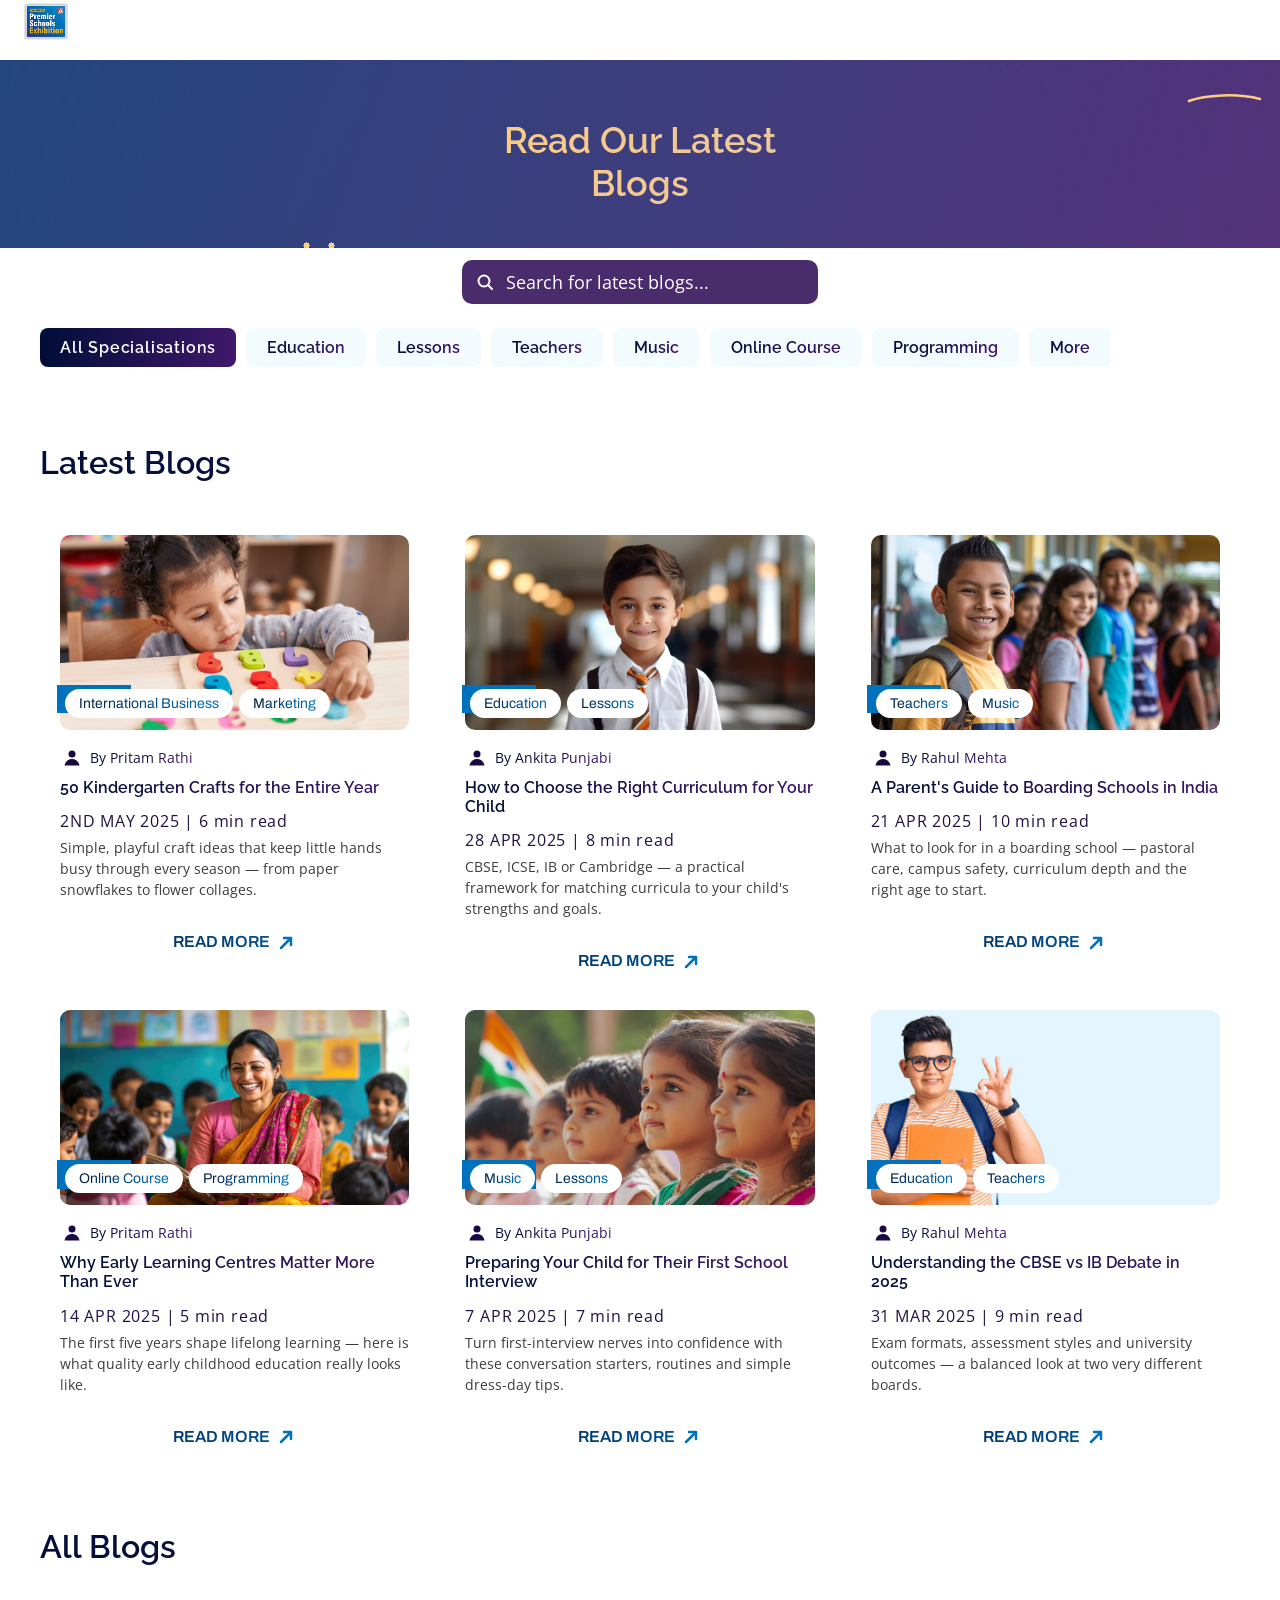
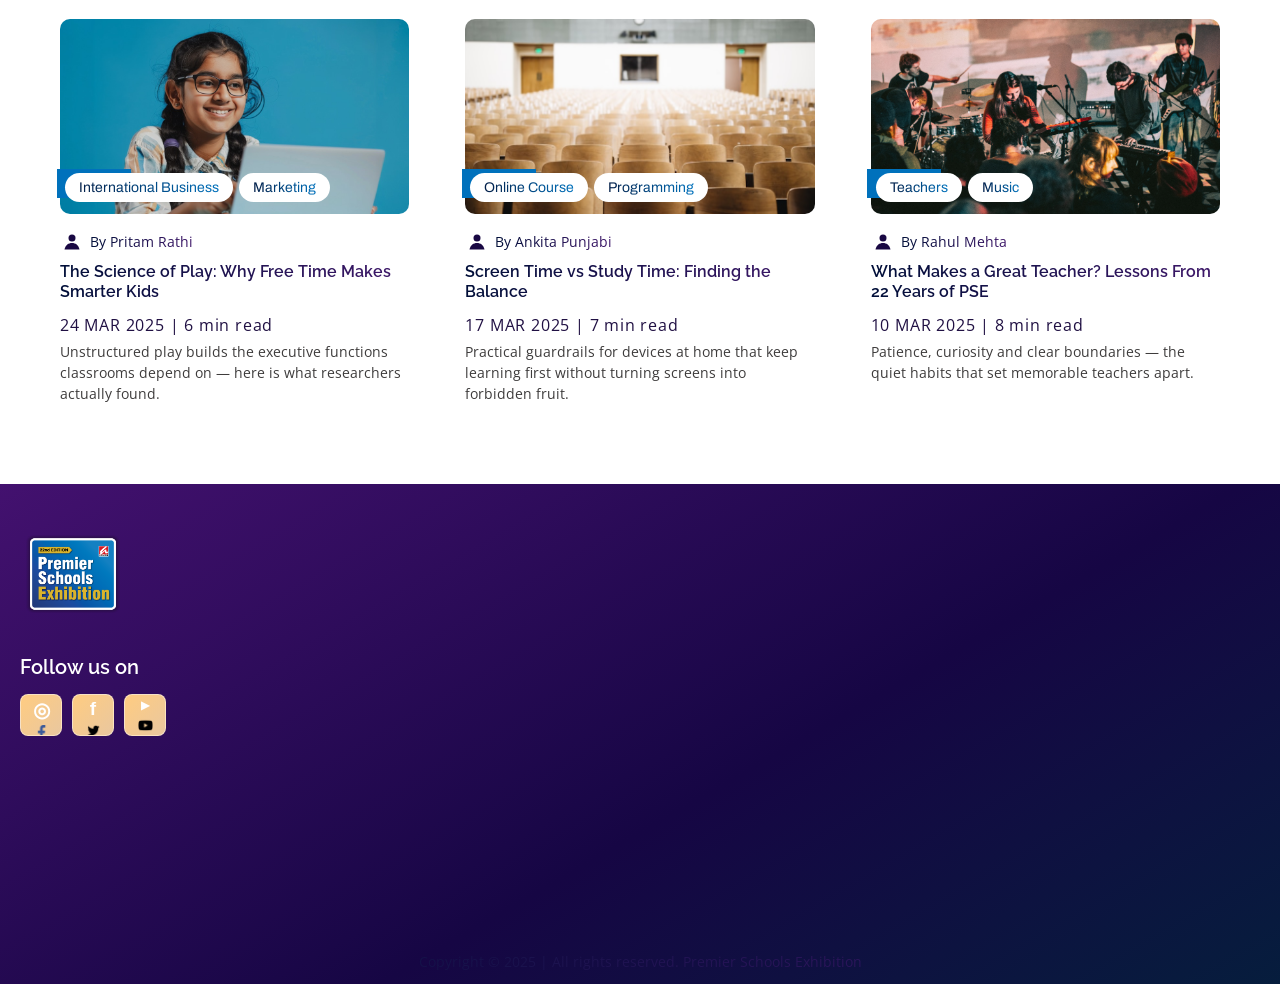
==== commit aabcc6f8: "blog: match figma flows — pills, read-more links, form, typography Value-by-value audit fixes for al" ====
--- a/blog/index.html
+++ b/blog/index.html
@@ -58,12 +58,12 @@
       <article class="blog-featured__card">
         <a class="blog-featured__image" href="article.html"><img src="../assets/blog/blog-featured.jpg" alt="A parent and child reviewing school brochures" width="592" height="342"></a>
         <div class="blog-featured__info">
-          <p class="blog-featured__crumb">International Business · Marketing</p>
-          <h2 class="blog-featured__title">The Parent's Playbook: Making School Admission Stress-Free</h2>
-          <p class="blog-featured__author"><svg class="blog-card__avatar" viewBox="0 0 24 24" aria-hidden="true"><circle cx="12" cy="12" r="12" fill="#fff"></circle><circle cx="12" cy="9" r="3.5" fill="#190843"></circle><path d="M4.5 20.5c1-4.5 4-6.5 7.5-6.5s6.5 2 7.5 6.5z" fill="#190843"></path></svg>By Pritam Rathi</p>
+          <p class="blog-featured__crumb"><span class="blog-pill"><span class="gradient-text">International Business</span></span> <span class="blog-pill"><span class="gradient-text">Marketing</span></span></p>
+          <h2 class="blog-featured__title gradient-text">The Parent's Playbook: Making School Admission Stress-Free</h2>
+          <p class="blog-featured__author"><svg class="blog-card__avatar" viewBox="0 0 24 24" aria-hidden="true"><circle cx="12" cy="12" r="12" fill="#fff"></circle><circle cx="12" cy="9" r="3.5" fill="#190843"></circle><path d="M4.5 20.5c1-4.5 4-6.5 7.5-6.5s6.5 2 7.5 6.5z" fill="#190843"></path></svg><span class="gradient-text">By Pritam Rathi</span></p>
           <p class="blog-featured__date">2ND MAY 2025 | 6 min read</p>
           <p class="blog-featured__excerpt">From shortlisting schools to preparing for counselling sessions, this guide walks parents through every step of a smooth admission journey.</p>
-          <a class="blog-cta" href="article.html">Read More <svg class="icon-arrow" viewBox="0 0 22 22" aria-hidden="true"><path d="M6 16 16 6M9 6h7v7" stroke="currentColor" stroke-width="2.5" stroke-linecap="round" stroke-linejoin="round"></path></svg></a>
+          <a class="blog-featured__cta blog-cta" href="article.html">Read More <svg class="icon-arrow" viewBox="0 0 22 22" aria-hidden="true"><path d="M6 16 16 6M9 6h7v7" stroke="currentColor" stroke-width="2.5" stroke-linecap="round" stroke-linejoin="round"></path></svg></a>
         </div>
       </article>
     </section>
@@ -74,62 +74,62 @@
         <article class="blog-card">
           <a class="blog-card__image" href="article.html"><img src="../assets/blog/blog-article-hero.jpg" alt="Children painting and crafting in a kindergarten classroom" width="360" height="195"></a>
           <p class="blog-card__tag">Blogs</p>
-          <p class="blog-card__crumb">International Business · Marketing</p>
-          <p class="blog-card__author"><svg class="blog-card__avatar" viewBox="0 0 24 24" aria-hidden="true"><circle cx="12" cy="12" r="12" fill="#fff"></circle><circle cx="12" cy="9" r="3.5" fill="#190843"></circle><path d="M4.5 20.5c1-4.5 4-6.5 7.5-6.5s6.5 2 7.5 6.5z" fill="#190843"></path></svg>By Pritam Rathi</p>
-          <h3 class="blog-card__title"><a href="article.html">50 Kindergarten Crafts for the Entire Year</a></h3>
+          <p class="blog-card__crumb"><span class="blog-pill"><span class="gradient-text">International Business</span></span><span class="blog-pill"><span class="gradient-text">Marketing</span></span></p>
+          <p class="blog-card__author"><svg class="blog-card__avatar" viewBox="0 0 24 24" aria-hidden="true"><circle cx="12" cy="12" r="12" fill="#fff"></circle><circle cx="12" cy="9" r="3.5" fill="#190843"></circle><path d="M4.5 20.5c1-4.5 4-6.5 7.5-6.5s6.5 2 7.5 6.5z" fill="#190843"></path></svg><span class="gradient-text">By Pritam Rathi</span></p>
+          <h3 class="blog-card__title gradient-text"><a href="article.html">50 Kindergarten Crafts for the Entire Year</a></h3>
           <p class="blog-card__date">2ND MAY 2025 | 6 min read</p>
           <p class="blog-card__excerpt">Simple, playful craft ideas that keep little hands busy through every season — from paper snowflakes to flower collages.</p>
-          <a class="blog-card__cta" href="article.html">Read More <svg class="icon-arrow" viewBox="0 0 22 22" aria-hidden="true"><path d="M6 16 16 6M9 6h7v7" stroke="currentColor" stroke-width="2.5" stroke-linecap="round" stroke-linejoin="round"></path></svg></a>
+          <a class="blog-card__read-more" href="article.html">READ MORE <svg class="icon-arrow" viewBox="0 0 22 22" aria-hidden="true"><path d="M6 16 16 6M9 6h7v7" stroke="currentColor" stroke-width="2.5" stroke-linecap="round" stroke-linejoin="round"></path></svg></a>
         </article>
         <article class="blog-card">
           <a class="blog-card__image" href="article.html"><img src="../assets/blog/blog-card-2.jpg" alt="A child choosing a curriculum workbook" width="360" height="195"></a>
           <p class="blog-card__tag">Blogs</p>
-          <p class="blog-card__crumb">Education · Lessons</p>
-          <p class="blog-card__author"><svg class="blog-card__avatar" viewBox="0 0 24 24" aria-hidden="true"><circle cx="12" cy="12" r="12" fill="#fff"></circle><circle cx="12" cy="9" r="3.5" fill="#190843"></circle><path d="M4.5 20.5c1-4.5 4-6.5 7.5-6.5s6.5 2 7.5 6.5z" fill="#190843"></path></svg>By Ankita Punjabi</p>
-          <h3 class="blog-card__title"><a href="article.html">How to Choose the Right Curriculum for Your Child</a></h3>
+          <p class="blog-card__crumb"><span class="blog-pill"><span class="gradient-text">Education</span></span><span class="blog-pill"><span class="gradient-text">Lessons</span></span></p>
+          <p class="blog-card__author"><svg class="blog-card__avatar" viewBox="0 0 24 24" aria-hidden="true"><circle cx="12" cy="12" r="12" fill="#fff"></circle><circle cx="12" cy="9" r="3.5" fill="#190843"></circle><path d="M4.5 20.5c1-4.5 4-6.5 7.5-6.5s6.5 2 7.5 6.5z" fill="#190843"></path></svg><span class="gradient-text">By Ankita Punjabi</span></p>
+          <h3 class="blog-card__title gradient-text"><a href="article.html">How to Choose the Right Curriculum for Your Child</a></h3>
           <p class="blog-card__date">28 APR 2025 | 8 min read</p>
           <p class="blog-card__excerpt">CBSE, ICSE, IB or Cambridge — a practical framework for matching curricula to your child's strengths and goals.</p>
-          <a class="blog-card__cta" href="article.html">Read More <svg class="icon-arrow" viewBox="0 0 22 22" aria-hidden="true"><path d="M6 16 16 6M9 6h7v7" stroke="currentColor" stroke-width="2.5" stroke-linecap="round" stroke-linejoin="round"></path></svg></a>
+          <a class="blog-card__read-more" href="article.html">READ MORE <svg class="icon-arrow" viewBox="0 0 22 22" aria-hidden="true"><path d="M6 16 16 6M9 6h7v7" stroke="currentColor" stroke-width="2.5" stroke-linecap="round" stroke-linejoin="round"></path></svg></a>
         </article>
         <article class="blog-card">
           <a class="blog-card__image" href="article.html"><img src="../assets/blog/blog-card-3.jpg" alt="Students walking across a boarding school campus" width="360" height="195"></a>
           <p class="blog-card__tag">Blogs</p>
-          <p class="blog-card__crumb">Teachers · Music</p>
-          <p class="blog-card__author"><svg class="blog-card__avatar" viewBox="0 0 24 24" aria-hidden="true"><circle cx="12" cy="12" r="12" fill="#fff"></circle><circle cx="12" cy="9" r="3.5" fill="#190843"></circle><path d="M4.5 20.5c1-4.5 4-6.5 7.5-6.5s6.5 2 7.5 6.5z" fill="#190843"></path></svg>By Rahul Mehta</p>
-          <h3 class="blog-card__title"><a href="article.html">A Parent's Guide to Boarding Schools in India</a></h3>
+          <p class="blog-card__crumb"><span class="blog-pill"><span class="gradient-text">Teachers</span></span><span class="blog-pill"><span class="gradient-text">Music</span></span></p>
+          <p class="blog-card__author"><svg class="blog-card__avatar" viewBox="0 0 24 24" aria-hidden="true"><circle cx="12" cy="12" r="12" fill="#fff"></circle><circle cx="12" cy="9" r="3.5" fill="#190843"></circle><path d="M4.5 20.5c1-4.5 4-6.5 7.5-6.5s6.5 2 7.5 6.5z" fill="#190843"></path></svg><span class="gradient-text">By Rahul Mehta</span></p>
+          <h3 class="blog-card__title gradient-text"><a href="article.html">A Parent's Guide to Boarding Schools in India</a></h3>
           <p class="blog-card__date">21 APR 2025 | 10 min read</p>
           <p class="blog-card__excerpt">What to look for in a boarding school — pastoral care, campus safety, curriculum depth and the right age to start.</p>
-          <a class="blog-card__cta" href="article.html">Read More <svg class="icon-arrow" viewBox="0 0 22 22" aria-hidden="true"><path d="M6 16 16 6M9 6h7v7" stroke="currentColor" stroke-width="2.5" stroke-linecap="round" stroke-linejoin="round"></path></svg></a>
+          <a class="blog-card__read-more" href="article.html">READ MORE <svg class="icon-arrow" viewBox="0 0 22 22" aria-hidden="true"><path d="M6 16 16 6M9 6h7v7" stroke="currentColor" stroke-width="2.5" stroke-linecap="round" stroke-linejoin="round"></path></svg></a>
         </article>
         <article class="blog-card">
           <a class="blog-card__image" href="article.html"><img src="../assets/blog/blog-card-4.jpg" alt="Toddlers playing at an early learning centre" width="360" height="195"></a>
           <p class="blog-card__tag">Blogs</p>
-          <p class="blog-card__crumb">Online Course · Programming</p>
-          <p class="blog-card__author"><svg class="blog-card__avatar" viewBox="0 0 24 24" aria-hidden="true"><circle cx="12" cy="12" r="12" fill="#fff"></circle><circle cx="12" cy="9" r="3.5" fill="#190843"></circle><path d="M4.5 20.5c1-4.5 4-6.5 7.5-6.5s6.5 2 7.5 6.5z" fill="#190843"></path></svg>By Pritam Rathi</p>
-          <h3 class="blog-card__title"><a href="article.html">Why Early Learning Centres Matter More Than Ever</a></h3>
+          <p class="blog-card__crumb"><span class="blog-pill"><span class="gradient-text">Online Course</span></span><span class="blog-pill"><span class="gradient-text">Programming</span></span></p>
+          <p class="blog-card__author"><svg class="blog-card__avatar" viewBox="0 0 24 24" aria-hidden="true"><circle cx="12" cy="12" r="12" fill="#fff"></circle><circle cx="12" cy="9" r="3.5" fill="#190843"></circle><path d="M4.5 20.5c1-4.5 4-6.5 7.5-6.5s6.5 2 7.5 6.5z" fill="#190843"></path></svg><span class="gradient-text">By Pritam Rathi</span></p>
+          <h3 class="blog-card__title gradient-text"><a href="article.html">Why Early Learning Centres Matter More Than Ever</a></h3>
           <p class="blog-card__date">14 APR 2025 | 5 min read</p>
           <p class="blog-card__excerpt">The first five years shape lifelong learning — here is what quality early childhood education really looks like.</p>
-          <a class="blog-card__cta" href="article.html">Read More <svg class="icon-arrow" viewBox="0 0 22 22" aria-hidden="true"><path d="M6 16 16 6M9 6h7v7" stroke="currentColor" stroke-width="2.5" stroke-linecap="round" stroke-linejoin="round"></path></svg></a>
+          <a class="blog-card__read-more" href="article.html">READ MORE <svg class="icon-arrow" viewBox="0 0 22 22" aria-hidden="true"><path d="M6 16 16 6M9 6h7v7" stroke="currentColor" stroke-width="2.5" stroke-linecap="round" stroke-linejoin="round"></path></svg></a>
         </article>
         <article class="blog-card">
           <a class="blog-card__image" href="article.html"><img src="../assets/blog/blog-card-5.jpg" alt="A child preparing for a school interview" width="360" height="195"></a>
           <p class="blog-card__tag">Blogs</p>
-          <p class="blog-card__crumb">Music · Lessons</p>
-          <p class="blog-card__author"><svg class="blog-card__avatar" viewBox="0 0 24 24" aria-hidden="true"><circle cx="12" cy="12" r="12" fill="#fff"></circle><circle cx="12" cy="9" r="3.5" fill="#190843"></circle><path d="M4.5 20.5c1-4.5 4-6.5 7.5-6.5s6.5 2 7.5 6.5z" fill="#190843"></path></svg>By Ankita Punjabi</p>
-          <h3 class="blog-card__title"><a href="article.html">Preparing Your Child for Their First School Interview</a></h3>
+          <p class="blog-card__crumb"><span class="blog-pill"><span class="gradient-text">Music</span></span><span class="blog-pill"><span class="gradient-text">Lessons</span></span></p>
+          <p class="blog-card__author"><svg class="blog-card__avatar" viewBox="0 0 24 24" aria-hidden="true"><circle cx="12" cy="12" r="12" fill="#fff"></circle><circle cx="12" cy="9" r="3.5" fill="#190843"></circle><path d="M4.5 20.5c1-4.5 4-6.5 7.5-6.5s6.5 2 7.5 6.5z" fill="#190843"></path></svg><span class="gradient-text">By Ankita Punjabi</span></p>
+          <h3 class="blog-card__title gradient-text"><a href="article.html">Preparing Your Child for Their First School Interview</a></h3>
           <p class="blog-card__date">7 APR 2025 | 7 min read</p>
           <p class="blog-card__excerpt">Turn first-interview nerves into confidence with these conversation starters, routines and simple dress-day tips.</p>
-          <a class="blog-card__cta" href="article.html">Read More <svg class="icon-arrow" viewBox="0 0 22 22" aria-hidden="true"><path d="M6 16 16 6M9 6h7v7" stroke="currentColor" stroke-width="2.5" stroke-linecap="round" stroke-linejoin="round"></path></svg></a>
+          <a class="blog-card__read-more" href="article.html">READ MORE <svg class="icon-arrow" viewBox="0 0 22 22" aria-hidden="true"><path d="M6 16 16 6M9 6h7v7" stroke="currentColor" stroke-width="2.5" stroke-linecap="round" stroke-linejoin="round"></path></svg></a>
         </article>
         <article class="blog-card">
           <a class="blog-card__image" href="article.html"><img src="../assets/blog/blog-card-6.jpg" alt="Students comparing exam boards" width="360" height="195"></a>
           <p class="blog-card__tag">Blogs</p>
-          <p class="blog-card__crumb">Education · Teachers</p>
-          <p class="blog-card__author"><svg class="blog-card__avatar" viewBox="0 0 24 24" aria-hidden="true"><circle cx="12" cy="12" r="12" fill="#fff"></circle><circle cx="12" cy="9" r="3.5" fill="#190843"></circle><path d="M4.5 20.5c1-4.5 4-6.5 7.5-6.5s6.5 2 7.5 6.5z" fill="#190843"></path></svg>By Rahul Mehta</p>
-          <h3 class="blog-card__title"><a href="article.html">Understanding the CBSE vs IB Debate in 2025</a></h3>
+          <p class="blog-card__crumb"><span class="blog-pill"><span class="gradient-text">Education</span></span><span class="blog-pill"><span class="gradient-text">Teachers</span></span></p>
+          <p class="blog-card__author"><svg class="blog-card__avatar" viewBox="0 0 24 24" aria-hidden="true"><circle cx="12" cy="12" r="12" fill="#fff"></circle><circle cx="12" cy="9" r="3.5" fill="#190843"></circle><path d="M4.5 20.5c1-4.5 4-6.5 7.5-6.5s6.5 2 7.5 6.5z" fill="#190843"></path></svg><span class="gradient-text">By Rahul Mehta</span></p>
+          <h3 class="blog-card__title gradient-text"><a href="article.html">Understanding the CBSE vs IB Debate in 2025</a></h3>
           <p class="blog-card__date">31 MAR 2025 | 9 min read</p>
           <p class="blog-card__excerpt">Exam formats, assessment styles and university outcomes — a balanced look at two very different boards.</p>
-          <a class="blog-card__cta" href="article.html">Read More <svg class="icon-arrow" viewBox="0 0 22 22" aria-hidden="true"><path d="M6 16 16 6M9 6h7v7" stroke="currentColor" stroke-width="2.5" stroke-linecap="round" stroke-linejoin="round"></path></svg></a>
+          <a class="blog-card__read-more" href="article.html">READ MORE <svg class="icon-arrow" viewBox="0 0 22 22" aria-hidden="true"><path d="M6 16 16 6M9 6h7v7" stroke="currentColor" stroke-width="2.5" stroke-linecap="round" stroke-linejoin="round"></path></svg></a>
         </article>
       </div>
     </section>
@@ -140,27 +140,27 @@
         <article class="blog-card">
           <a class="blog-card__image" href="article.html"><img src="../assets/blog/blog-article-inline.jpg" alt="Children engaged in a hands-on learning activity" width="360" height="195"></a>
           <p class="blog-card__tag">Blogs</p>
-          <p class="blog-card__crumb">International Business · Marketing</p>
-          <p class="blog-card__author"><svg class="blog-card__avatar" viewBox="0 0 24 24" aria-hidden="true"><circle cx="12" cy="12" r="12" fill="#fff"></circle><circle cx="12" cy="9" r="3.5" fill="#190843"></circle><path d="M4.5 20.5c1-4.5 4-6.5 7.5-6.5s6.5 2 7.5 6.5z" fill="#190843"></path></svg>By Pritam Rathi</p>
-          <h3 class="blog-card__title"><a href="article.html">The Science of Play: Why Free Time Makes Smarter Kids</a></h3>
+          <p class="blog-card__crumb"><span class="blog-pill"><span class="gradient-text">International Business</span></span><span class="blog-pill"><span class="gradient-text">Marketing</span></span></p>
+          <p class="blog-card__author"><svg class="blog-card__avatar" viewBox="0 0 24 24" aria-hidden="true"><circle cx="12" cy="12" r="12" fill="#fff"></circle><circle cx="12" cy="9" r="3.5" fill="#190843"></circle><path d="M4.5 20.5c1-4.5 4-6.5 7.5-6.5s6.5 2 7.5 6.5z" fill="#190843"></path></svg><span class="gradient-text">By Pritam Rathi</span></p>
+          <h3 class="blog-card__title gradient-text"><a href="article.html">The Science of Play: Why Free Time Makes Smarter Kids</a></h3>
           <p class="blog-card__date">24 MAR 2025 | 6 min read</p>
           <p class="blog-card__excerpt">Unstructured play builds the executive functions classrooms depend on — here is what researchers actually found.</p>
         </article>
         <article class="blog-card">
           <a class="blog-card__image" href="article.html"><img src="../assets/blog/blog-card-8.jpg" alt="Children playing freely during recess" width="360" height="195"></a>
           <p class="blog-card__tag">Blogs</p>
-          <p class="blog-card__crumb">Online Course · Programming</p>
-          <p class="blog-card__author"><svg class="blog-card__avatar" viewBox="0 0 24 24" aria-hidden="true"><circle cx="12" cy="12" r="12" fill="#fff"></circle><circle cx="12" cy="9" r="3.5" fill="#190843"></circle><path d="M4.5 20.5c1-4.5 4-6.5 7.5-6.5s6.5 2 7.5 6.5z" fill="#190843"></path></svg>By Ankita Punjabi</p>
-          <h3 class="blog-card__title"><a href="article.html">Screen Time vs Study Time: Finding the Balance</a></h3>
+          <p class="blog-card__crumb"><span class="blog-pill"><span class="gradient-text">Online Course</span></span><span class="blog-pill"><span class="gradient-text">Programming</span></span></p>
+          <p class="blog-card__author"><svg class="blog-card__avatar" viewBox="0 0 24 24" aria-hidden="true"><circle cx="12" cy="12" r="12" fill="#fff"></circle><circle cx="12" cy="9" r="3.5" fill="#190843"></circle><path d="M4.5 20.5c1-4.5 4-6.5 7.5-6.5s6.5 2 7.5 6.5z" fill="#190843"></path></svg><span class="gradient-text">By Ankita Punjabi</span></p>
+          <h3 class="blog-card__title gradient-text"><a href="article.html">Screen Time vs Study Time: Finding the Balance</a></h3>
           <p class="blog-card__date">17 MAR 2025 | 7 min read</p>
           <p class="blog-card__excerpt">Practical guardrails for devices at home that keep learning first without turning screens into forbidden fruit.</p>
         </article>
         <article class="blog-card">
           <a class="blog-card__image" href="article.html"><img src="../assets/blog/blog-card-a.png" alt="A teacher helping a student with an activity" width="360" height="195"></a>
           <p class="blog-card__tag">Blogs</p>
-          <p class="blog-card__crumb">Teachers · Music</p>
-          <p class="blog-card__author"><svg class="blog-card__avatar" viewBox="0 0 24 24" aria-hidden="true"><circle cx="12" cy="12" r="12" fill="#fff"></circle><circle cx="12" cy="9" r="3.5" fill="#190843"></circle><path d="M4.5 20.5c1-4.5 4-6.5 7.5-6.5s6.5 2 7.5 6.5z" fill="#190843"></path></svg>By Rahul Mehta</p>
-          <h3 class="blog-card__title"><a href="article.html">What Makes a Great Teacher? Lessons From 22 Years of PSE</a></h3>
+          <p class="blog-card__crumb"><span class="blog-pill"><span class="gradient-text">Teachers</span></span><span class="blog-pill"><span class="gradient-text">Music</span></span></p>
+          <p class="blog-card__author"><svg class="blog-card__avatar" viewBox="0 0 24 24" aria-hidden="true"><circle cx="12" cy="12" r="12" fill="#fff"></circle><circle cx="12" cy="9" r="3.5" fill="#190843"></circle><path d="M4.5 20.5c1-4.5 4-6.5 7.5-6.5s6.5 2 7.5 6.5z" fill="#190843"></path></svg><span class="gradient-text">By Rahul Mehta</span></p>
+          <h3 class="blog-card__title gradient-text"><a href="article.html">What Makes a Great Teacher? Lessons From 22 Years of PSE</a></h3>
           <p class="blog-card__date">10 MAR 2025 | 8 min read</p>
           <p class="blog-card__excerpt">Patience, curiosity and clear boundaries — the quiet habits that set memorable teachers apart.</p>
         </article>
@@ -181,7 +181,7 @@
         <li><img src="../assets/blog/blog-social-youtube.png" alt=""><span class="visually-hidden">YouTube</span></li>
       </ul>
     </div>
-    <p>Copyright © 2025 | All rights reserved. Premier Schools Exhibition</p>
+    <p class="gradient-text">Copyright © 2025 | All rights reserved. Premier Schools Exhibition</p>
   </footer>
 </body>
 </html>
--- a/css/blog.css
+++ b/css/blog.css
@@ -16,6 +16,11 @@
   --blog-search: #4a2c6d;
   --blog-banner-navy: #123874;
   --blog-card-radius: 15px;
+  --blog-cta: #3c1867;
+  --blog-link-grad-a: #021e48;
+  --blog-link-grad-b: #0071bc;
+  --blog-form-a: #081d4a;
+  --blog-form-b: #021d46;
 }
 
 .page-blog section { padding: 0; }
@@ -29,6 +34,19 @@
 .gradient-text { background-image: linear-gradient(90deg, var(--blog-navy), var(--blog-purple)); }
 .gradient-text--peach { background-image: linear-gradient(90deg, var(--blog-peach), var(--blog-peach-light)); }
 
+.blog-pill {
+  display: inline-flex;
+  align-items: center;
+  height: 29px;
+  padding: 2px 14px;
+  border-radius: 60px;
+  background: #fff;
+  font: 400 14px/25.2px var(--font-ui);
+}
+.blog-pill .gradient-text {
+  background-image: linear-gradient(90deg, var(--blog-link-grad-a), var(--blog-link-grad-b));
+}
+
 .icon-arrow { width: 22px; height: 22px; flex: none; }
 
 /* ---------- banner ---------- */
@@ -36,19 +54,19 @@
 .blog-banner::before { content: ""; position: absolute; inset: 0; background: linear-gradient(112deg, rgb(18 56 116 / .92), rgb(63 24 106 / .88)), url("../assets/blog/blog-banner.jpg") center 25% / cover no-repeat; }
 .blog-banner__inner { position: relative; display: flex; width: 100%; max-width: 1720px; min-height: 188px; margin-inline: auto; padding: 40px 20px 24px; flex-direction: column; align-items: center; justify-content: center; }
 .blog-banner__dots { position: absolute; top: 173px; left: 294px; width: 56px; height: 81px; background-image: radial-gradient(circle, var(--blog-peach) 0 3px, transparent 3.1px); background-size: 25px 25px; }
-.blog-banner__swoosh { position: absolute; top: 30px; right: 18px; width: 75px; height: 10px; }
+.blog-banner__swoosh { position: absolute; top: 33px; right: 18px; width: 75px; height: 10px; }
 .blog-banner__title { max-width: 340px; margin-inline: auto; font-size: 36px; font-weight: 600; line-height: 1.2; text-align: center; }
 
 /* ---------- toolbar (search + categories) ---------- */
 .page-blog section.blog-toolbar { width: 100%; max-width: 1240px; margin: 12px auto 0; padding-inline: 20px; }
-.blog-search { display: flex; width: 356px; height: 44px; align-items: center; gap: 10px; margin-inline: auto; padding-inline: 14px; border-radius: 8px; background: var(--blog-search); }
+.blog-search { display: flex; width: 356px; height: 44px; align-items: center; gap: 10px; margin-inline: auto; padding-inline: 14px; border-radius: 10px; background: var(--blog-search); }
 .blog-search svg { width: 18px; height: 18px; flex: none; }
-.blog-search input { width: 100%; min-width: 0; border: 0; outline: 0; background: transparent; color: #fff; font: 400 16px/1.5 var(--font-body); }
-.blog-search input::placeholder { color: rgb(255 255 255 / .75); }
+.blog-search input { width: 100%; min-width: 0; border: 0; outline: 0; background: transparent; color: #fff; font: 400 18px/30.6px var(--font-body); }
+.blog-search input::placeholder { color: #fff; }
 
 .blog-chips { display: flex; flex-wrap: wrap; gap: 10px; margin-top: 24px; }
-.blog-chips a { display: grid; height: 39px; min-width: 0; place-items: center; padding-inline: 18px; border-radius: 8px; font: 600 16px/19.2px var(--font-display); letter-spacing: .9px; }
-.blog-chips a.is-active { background: linear-gradient(90deg, var(--blog-navy), var(--blog-purple)); color: #fff; }
+.blog-chips a { display: grid; height: 39px; min-width: 0; place-items: center; padding-inline: 20px; border-radius: 8px; font: 600 16px/19.2px var(--font-display); }
+.blog-chips a.is-active { background: linear-gradient(90deg, var(--blog-navy), var(--blog-purple)); color: #fff; letter-spacing: .8px; }
 .blog-chips a:not(.is-active) { border: 1px solid transparent; background: var(--blog-chip-bg); }
 .blog-chips a:not(.is-active) .gradient-text { font: inherit; }
 
@@ -67,20 +85,19 @@
 
 .blog-card { position: relative; display: flex; flex-direction: column; min-width: 0; padding: 0 14px; border-radius: var(--blog-card-radius); }
 .blog-card--big { padding-inline: 20px; }
-.blog-card__image { display: block; margin: 18px -14px 0; overflow: hidden; border-radius: 10px; }
-.blog-card--big .blog-card__image { margin-inline: -20px; }
+.blog-card__image { display: block; margin: 18px 0 0; overflow: hidden; border-radius: 10px; }
+.blog-card--big .blog-card__image { margin-inline: 0; }
 .blog-card__image img { width: 100%; height: 195px; object-fit: cover; }
-.blog-card__tag { position: absolute; top: 171px; left: 21px; padding: 4px 12px; border-radius: 4px; background: var(--blog-blue); color: #fff; font: 700 14px/1.5 var(--font-display); }
-.blog-card__crumb { margin-top: 18px; font: 400 14px/1.8 var(--font-ui); }
-.blog-card__author { display: flex; align-items: center; gap: 6px; margin-top: 8px; font: 400 14px/1.5 var(--font-body); }
+.blog-card__tag { position: absolute; top: 168px; left: 16.5px; padding: 4px 15px; border-radius: 0; background: var(--blog-blue); color: #fff; font: 700 16px/20.4px var(--font-display); }
+.blog-card__crumb { position: absolute; top: 172px; left: 25px; display: flex; gap: 6px; margin-top: 0; font: 400 14px/1.8 var(--font-ui); }
+.blog-card__author { display: flex; align-items: center; gap: 6px; margin-top: 15px; font: 400 14px/1.5 var(--font-body); }
 .blog-card__avatar { width: 24px; height: 24px; flex: none; border-radius: 50%; }
-.blog-card__title { margin-top: 12px; font-size: 20px; font-weight: 600; line-height: 1.2; }
+.blog-card__title { margin-top: 9px; font-size: 16px; font-weight: 600; line-height: 19.2px; }
 .blog-card__title a::after { content: ""; position: absolute; inset: 0; }
-.blog-card__date { margin-top: 24px; font: 400 16px/1.5 var(--font-body); letter-spacing: .8px; }
-.blog-card__excerpt { margin-top: 8px; font: 400 14px/1.5 var(--font-body); color: var(--blog-ink); }
-.blog-card__cta { display: flex; width: 100%; height: 50px; align-items: center; justify-content: space-between; margin-top: 28px; padding-inline: 14px; border-radius: 5px; background: var(--blog-purple); color: #fff; font: 600 16px/28.8px var(--font-ui); letter-spacing: 2px; text-transform: uppercase; }
-.blog-card__cta:hover { background: var(--blog-navy); }
-.blog-card__cta .icon-arrow { stroke: currentColor; fill: none; }
+.blog-card__date { margin-top: 12px; font: 400 16px/1.5 var(--font-body); letter-spacing: .8px; }
+.blog-card__excerpt { margin-top: 4px; font: 400 14px/1.5 var(--font-body); color: var(--blog-ink); }
+.blog-card__read-more { display: flex; width: 100%; align-items: center; justify-content: center; gap: 5px; margin-top: 28px; text-transform: uppercase; font: 600 16px/28.8px var(--font-ui); background-image: linear-gradient(90deg, var(--blog-link-grad-a), var(--blog-link-grad-b)); -webkit-background-clip: text; background-clip: text; color: transparent; }
+.blog-card__read-more .icon-arrow { stroke: var(--blog-link-grad-b); fill: none; flex: none; color: var(--blog-link-grad-b); }
 
 .blog-cta { display: inline-flex; width: 100%; height: 50px; align-items: center; justify-content: center; gap: 14px; margin-top: 28px; border-radius: 5px; background: var(--blog-purple); color: #fff; font: 700 20px/27.24px var(--font-body); }
 .blog-cta:hover { background: var(--blog-navy); }
@@ -93,7 +110,7 @@
 .blog-banner--article .blog-banner__meta { margin-top: 12px; font: 400 16px/1.5 var(--font-body); }
 .blog-banner--article .blog-banner__author { display: flex; align-items: center; gap: 6px; margin-top: 8px; font: 400 14px/1.5 var(--font-body); }
 .blog-banner--article .blog-banner__author img { width: 24px; height: 24px; border-radius: 50%; }
-.blog-banner__hero { position: relative; width: calc(100% - 30px); max-width: 400px; margin: 12px auto 0; border-radius: 10px; }
+.blog-banner__hero { position: relative; width: calc(100% - 30px); max-width: 400px; margin: 12px auto 0; border-radius: 15px; }
 
 .blog-contact { display: none; }
 
@@ -117,15 +134,20 @@
 .blog-article__quote p { max-width: 310px; font: 600 14px/1.5 var(--font-display); text-align: center; }
 
 .blog-article__nav { display: flex; align-items: center; justify-content: space-between; margin-top: 60px; }
-.blog-article__nav a { font: 600 18px/1.5 var(--font-display); }
+.blog-article__nav a { font: 600 18px/1.5 var(--font-display); display: flex; align-items: center; gap: 8px; }
+.blog-article__nav .icon-chevron { width: 30px; height: 30px; flex: none; }
 
 .blog-article__side { margin-top: 60px; }
 .blog-article__contents { display: none; }
 .learn-more { padding: 28px 24px; border: 1px solid transparent; border-radius: var(--blog-card-radius); background: linear-gradient(90deg, var(--blog-lavender-a), var(--blog-lavender-b)); }
-.learn-more__title { font-size: 24px; font-weight: 600; line-height: 1.75; }
+.learn-more__title { font-size: 24px; font-weight: 600; line-height: 1.5; }
 .learn-more__text { margin-top: 8px; font: 400 14px/1.5 var(--font-body); color: var(--blog-ink); }
-.learn-more__social { display: flex; align-items: center; gap: 10px; margin-top: 24px; font: 700 14px/1.5 var(--font-display); }
-.learn-more__social img { width: 15px; height: 15px; }
+.learn-more__social { margin-top: 24px; }
+.learn-more__social__label { display: block; font: 700 16px/21.8px var(--font-display); background-image: linear-gradient(90deg, var(--blog-navy), var(--blog-purple)); -webkit-background-clip: text; background-clip: text; color: transparent; }
+.learn-more__social__divider { display: block; width: 102px; height: 2px; margin-top: 8px; background: linear-gradient(90deg, var(--blog-navy), var(--blog-purple)); }
+.learn-more__social__icons { display: flex; align-items: center; gap: 10px; margin-top: 12px; }
+.learn-more__social__icons a { display: grid; width: 35px; height: 35px; place-items: center; border-radius: 50%; background: linear-gradient(135deg, var(--blog-navy), var(--blog-purple)); }
+.learn-more__social__icons img { width: 15px; height: 15px; filter: brightness(0) invert(1); }
 
 /* ---------- footer ---------- */
 .page-blog .site-footer { display: flex; margin-top: 80px; padding: 44px 20px 72px; flex-direction: column; border: 0; background: linear-gradient(150deg, #43116f 0%, #160644 58%, #061d3d 100%); color: #fff; }
@@ -137,7 +159,7 @@
 .page-blog .site-footer__social ul { display: flex; gap: 10px; margin-top: 12px; }
 .page-blog .site-footer__social li { display: grid; width: 42px; height: 42px; place-items: center; border-radius: 8px; background: linear-gradient(135deg, var(--blog-peach), var(--blog-peach-light)); }
 .page-blog .site-footer__social img { width: 15px; height: 15px; }
-.page-blog .site-footer > p:last-child { margin-top: 40px; padding: 12px 20px; background: #fff; color: var(--color-text); font: 400 11px/1.5 var(--font-body); text-align: center; }
+.page-blog .site-footer > p:last-child { margin-top: 40px; padding: 12px 20px; background: #fff; color: var(--color-text); font: 400 14px/21px var(--font-body); text-align: center; -webkit-background-clip: text; background-clip: text; color: transparent; background-image: linear-gradient(90deg, var(--blog-navy), var(--blog-purple)); }
 
 /* ==========================================================================
    768px+
@@ -148,7 +170,7 @@
   .blog-latest__row .blog-card { flex: none; width: auto; }
   .blog-latest__row .blog-card:nth-child(5) { flex-basis: auto; }
   .blog-card { padding: 0 20px; }
-  .blog-card__image { margin-inline: -20px; }
+  .blog-card__image { margin-inline: 0; }
   .blog-article__body > p { font-size: 20px; line-height: 1.5; }
   .blog-article__heading { font-size: 32px; line-height: 1.5; }
   .blog-article__bullets li { font-size: 20px; line-height: 1.5; }
@@ -171,13 +193,15 @@
   .blog-banner__inner { min-height: 270px; max-width: 1240px; padding: 60px 0; align-items: flex-start; }
   .blog-banner__title { max-width: 563px; margin-inline: 0; font-size: 54px; line-height: 64.8px; text-align: left; }
   .blog-banner__dots { top: 183px; left: calc(max((100vw - 1240px) / 2, 124px) - 46px); }
-  .blog-banner__swoosh { top: 103px; right: auto; left: 371px; }
+  .blog-banner__swoosh { top: 103px; right: auto; left: 718px; }
 
   .page-blog section.blog-toolbar { margin-top: 5px; padding-inline: 0; }
   .blog-search { width: 630px; height: 60px; margin-left: 305px; padding-inline: 20px; }
   .blog-search input { font-size: 16px; }
   .blog-chips { gap: 27px; margin-top: 32px; }
-  .blog-chips a { height: 50px; padding-inline: 24px; font-size: 18px; line-height: 21.6px; }
+  .blog-chips a { height: 50px; padding-inline: 20px; font-size: 18px; line-height: 21.6px; }
+  .blog-chips a:not(.is-active) { letter-spacing: 0; }
+  .blog-chips a.is-active { letter-spacing: .9px; }
 
   .page-blog section.blog-featured { display: block; max-width: 1240px; margin: 40px auto 0; padding-inline: 0; }
   .blog-featured__card { display: flex; gap: 17px; padding: 20px; border-radius: var(--blog-card-radius); background: linear-gradient(90deg, var(--blog-lavender-a), var(--blog-lavender-b)); }
@@ -186,32 +210,33 @@
   .blog-featured__info { display: flex; min-width: 0; flex: 1; flex-direction: column; justify-content: center; }
   .blog-featured__crumb { font: 400 14px/25.2px var(--font-ui); }
   .blog-featured__title { margin-top: 8px; font-size: 24px; font-weight: 600; line-height: 28.8px; }
-  .blog-featured__author { display: flex; align-items: center; gap: 6px; margin-top: 12px; font: 400 14px/1.5 var(--font-body); }
+  .blog-featured__author { display: flex; align-items: center; gap: 6px; margin-top: 24px; font: 400 14px/1.5 var(--font-body); }
   .blog-featured__author img { width: 24px; height: 24px; border-radius: 50%; }
-  .blog-featured__date { margin-top: 8px; font: 400 16px/1.5 var(--font-body); letter-spacing: .8px; }
+  .blog-featured__date { margin-top: 8px; font: 400 14px/21px var(--font-body); letter-spacing: .8px; }
   .blog-featured__excerpt { margin-top: 16px; font: 400 16px/1.5 var(--font-body); color: var(--blog-ink); }
-  .blog-featured .blog-cta { width: 512px; align-self: flex-start; }
+  .blog-featured .blog-cta { background: var(--blog-cta); width: 512px; align-self: flex-start; }
 
   .page-blog section.blog-latest { margin-top: 57px; padding-inline: 0; }
   .blog-latest__heading { font-size: 34px; line-height: 51px; }
   .blog-latest__row { gap: 16px; margin-top: 81px; }
   .blog-card { border-radius: var(--blog-card-radius); }
-  .blog-card__crumb { margin-top: 24px; }
-  .blog-card__title { margin-top: 12px; }
+  .blog-card__tag { top: 171px; left: 21.5px; }
+  .blog-card__crumb { top: 175px; left: 30px; }
+  .blog-card__title { margin-top: 9px; font-size: 20px; line-height: 24px; }
   .blog-card__date { margin-top: 24px; }
-  .blog-card__cta { margin-top: 28px; }
+  .blog-card__read-more { margin-top: 28px; }
   .blog-cta { width: 361px; }
 
   .blog-banner--article .blog-banner__inner { min-height: 456px; padding-top: 96px; padding-bottom: 0; }
   .blog-banner--article .blog-banner__title { font-size: 48px; line-height: 57.6px; }
   .blog-banner__hero { display: none; }
-  .blog-contact { position: absolute; z-index: 2; top: 102px; right: max(calc((100vw - 1920px) / 2), 124px); display: block; width: 466px; padding: 40px 44px; border-radius: 25px; background: linear-gradient(150deg, var(--blog-banner-navy), var(--blog-purple)); }
+  .blog-contact { position: absolute; z-index: 2; top: 206px; right: max(calc((100vw - 1920px) / 2), 101px); display: block; width: 466px; padding: 34px 22px; border-radius: 25px; background: linear-gradient(150deg, var(--blog-form-a), var(--blog-form-b)); }
   .blog-contact__title { color: #fff; font: 700 42px/50.4px var(--font-display); }
   .blog-contact__field { margin-top: 20px; }
   .blog-contact__field label { display: block; color: #fff; font: 400 18px/21.6px var(--font-display); }
-  .blog-contact__field input, .blog-contact__field textarea { width: 100%; margin-top: 6px; padding: 8px 0; border: 0; border-bottom: 1px solid rgb(255 255 255 / .3); outline: 0; background: transparent; color: #fff; font: 400 14px/16.8px var(--font-body); resize: none; }
-  .blog-contact__field input::placeholder, .blog-contact__field textarea::placeholder { color: rgb(255 255 255 / .5); }
-  .blog-contact__submit { display: flex; width: 155px; height: 60px; align-items: center; justify-content: center; gap: 8px; margin-top: 24px; border: 0; border-radius: 12px; background: #fff; color: var(--blog-navy); font: 600 18px/22.14px var(--font-display); }
+  .blog-contact__field input, .blog-contact__field textarea { width: 100%; margin-top: 6px; padding: 8px 0; border: 0; border-bottom: 1px solid #fff; outline: 0; background: transparent; color: #fff; font: 400 14px/16.8px var(--font-body); resize: none; }
+  .blog-contact__field input::placeholder, .blog-contact__field textarea::placeholder { color: rgba(255,255,255,.9); }
+  .blog-contact__submit { display: flex; width: 155px; height: 60px; align-items: center; justify-content: center; gap: 8px; margin-top: 8px; border: 0; border-radius: 12px; background: #fff; color: #000; font: 600 18px/22.14px var(--font-display); }
   .blog-contact__submit:hover { background: var(--blog-peach); }
 
   .page-blog section.blog-article { display: grid; margin-top: 60px; grid-template-columns: minmax(0, 1fr) 370px; column-gap: 160px; padding-inline: max(calc((100vw - 1720px) / 2), 124px); }
@@ -227,18 +252,18 @@
   .blog-article__quote { margin-top: 80px; }
   .blog-article__nav { margin-top: 72px; }
   .blog-article__nav a { font-size: 24px; line-height: 36px; }
+  .icon-chevron { display: none; }
   .blog-article__side { display: flex; margin-top: 0; flex-direction: column; gap: 60px; }
-  .blog-article__contents { position: sticky; top: 24px; display: block; align-self: start; }
+  .blog-article__contents { position: sticky; top: 24px; display: block; align-self: start; background: linear-gradient(90deg, var(--blog-lavender-a), var(--blog-lavender-b)); border-radius: 15px; padding: 30px; }
   .blog-article__contents h2 { font-size: 32px; font-weight: 600; line-height: 1.5; }
   .blog-article__contents ul { margin-top: 24px; }
-  .blog-article__contents li + li { margin-top: 20px; }
+  .blog-article__contents li + li { margin-top: 13px; }
   .blog-article__contents a { font: 700 20px/1.5 var(--font-display); }
   .learn-more { padding: 36px 30px; }
   .learn-more__text { font-size: 20px; }
 
   .page-blog section.blog-related { max-width: 1240px; margin-top: 80px; padding-inline: 0; }
   .blog-related .blog-latest__row { margin-top: 60px; }
-  .blog-related .blog-cta { margin-top: 40px; }
 
   .page-blog .site-footer { display: grid; margin-top: 100px; padding: 55px max(calc((100vw - 1640px) / 2), 70px) 0; grid-template-columns: 220px 1fr 1fr auto; column-gap: 60px; }
   .page-blog .site-footer > img { grid-column: 1; grid-row: 1 / span 2; width: auto; height: 93px; }
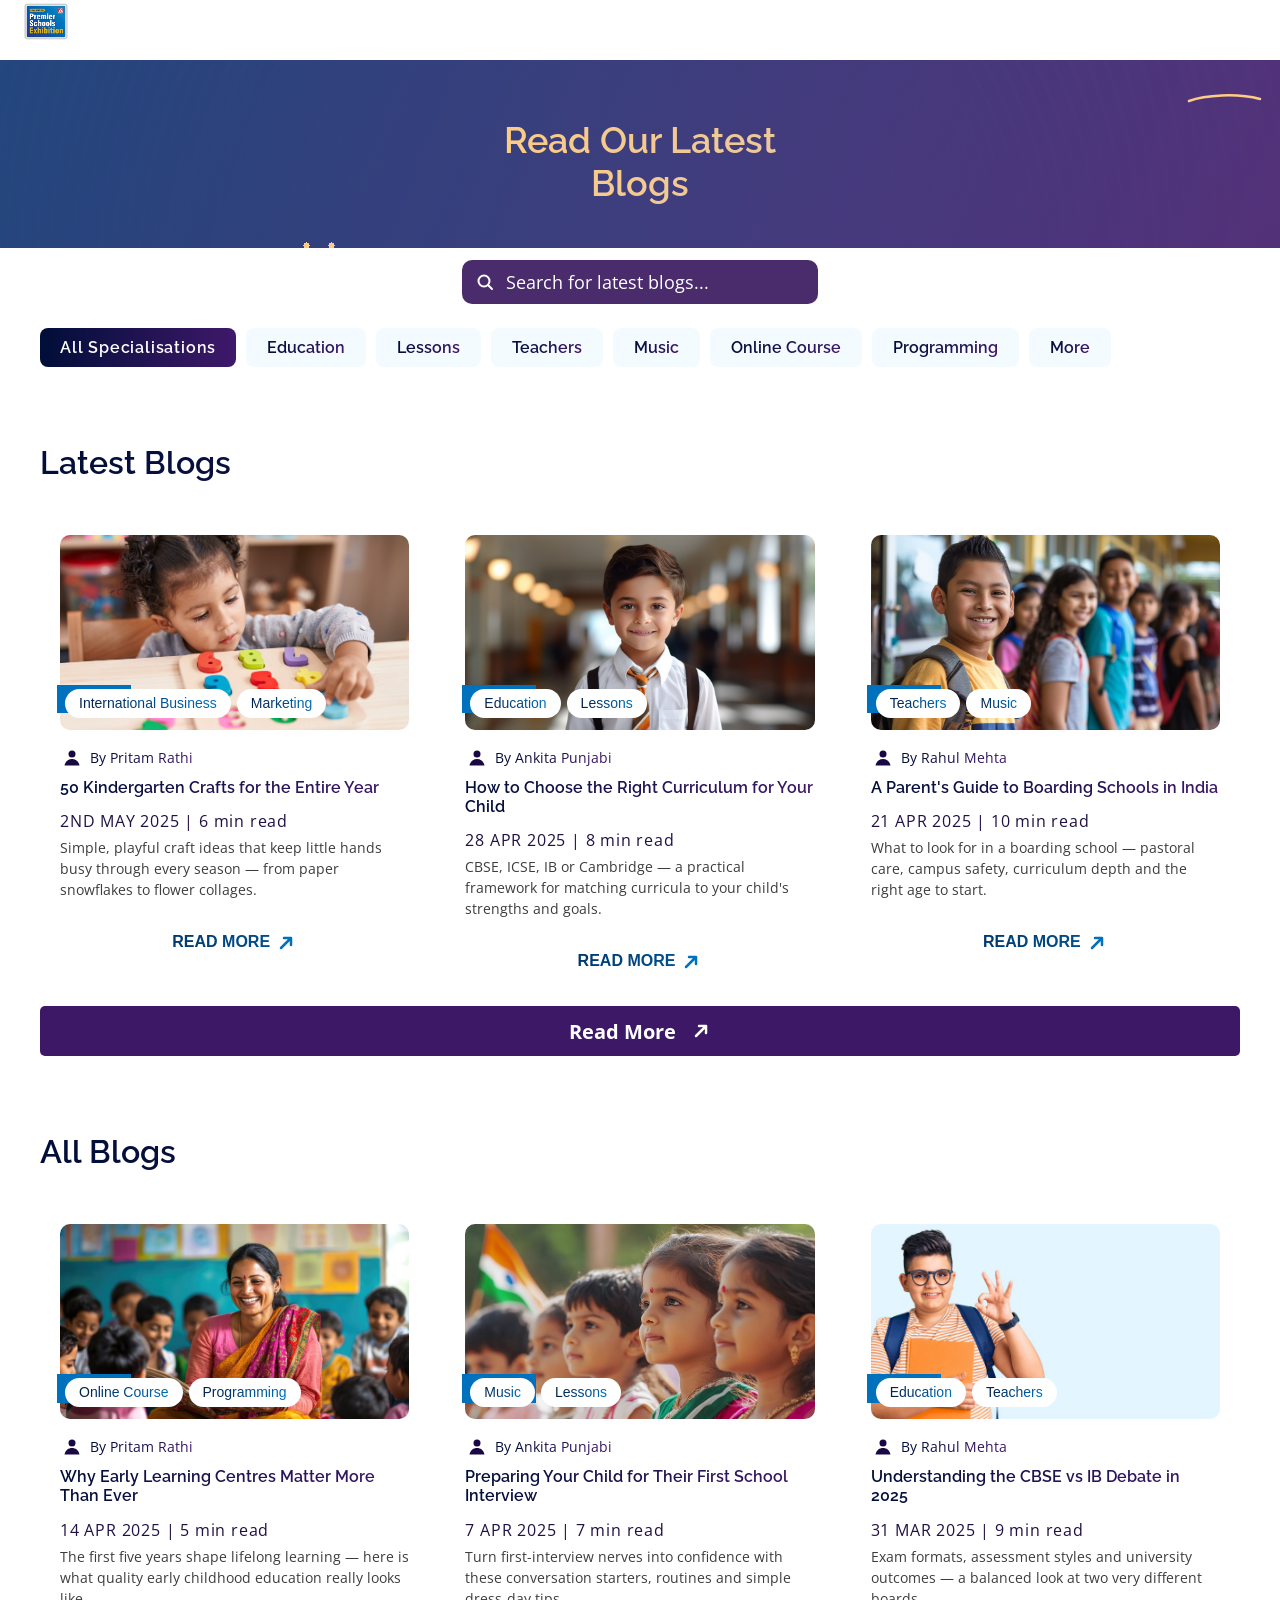
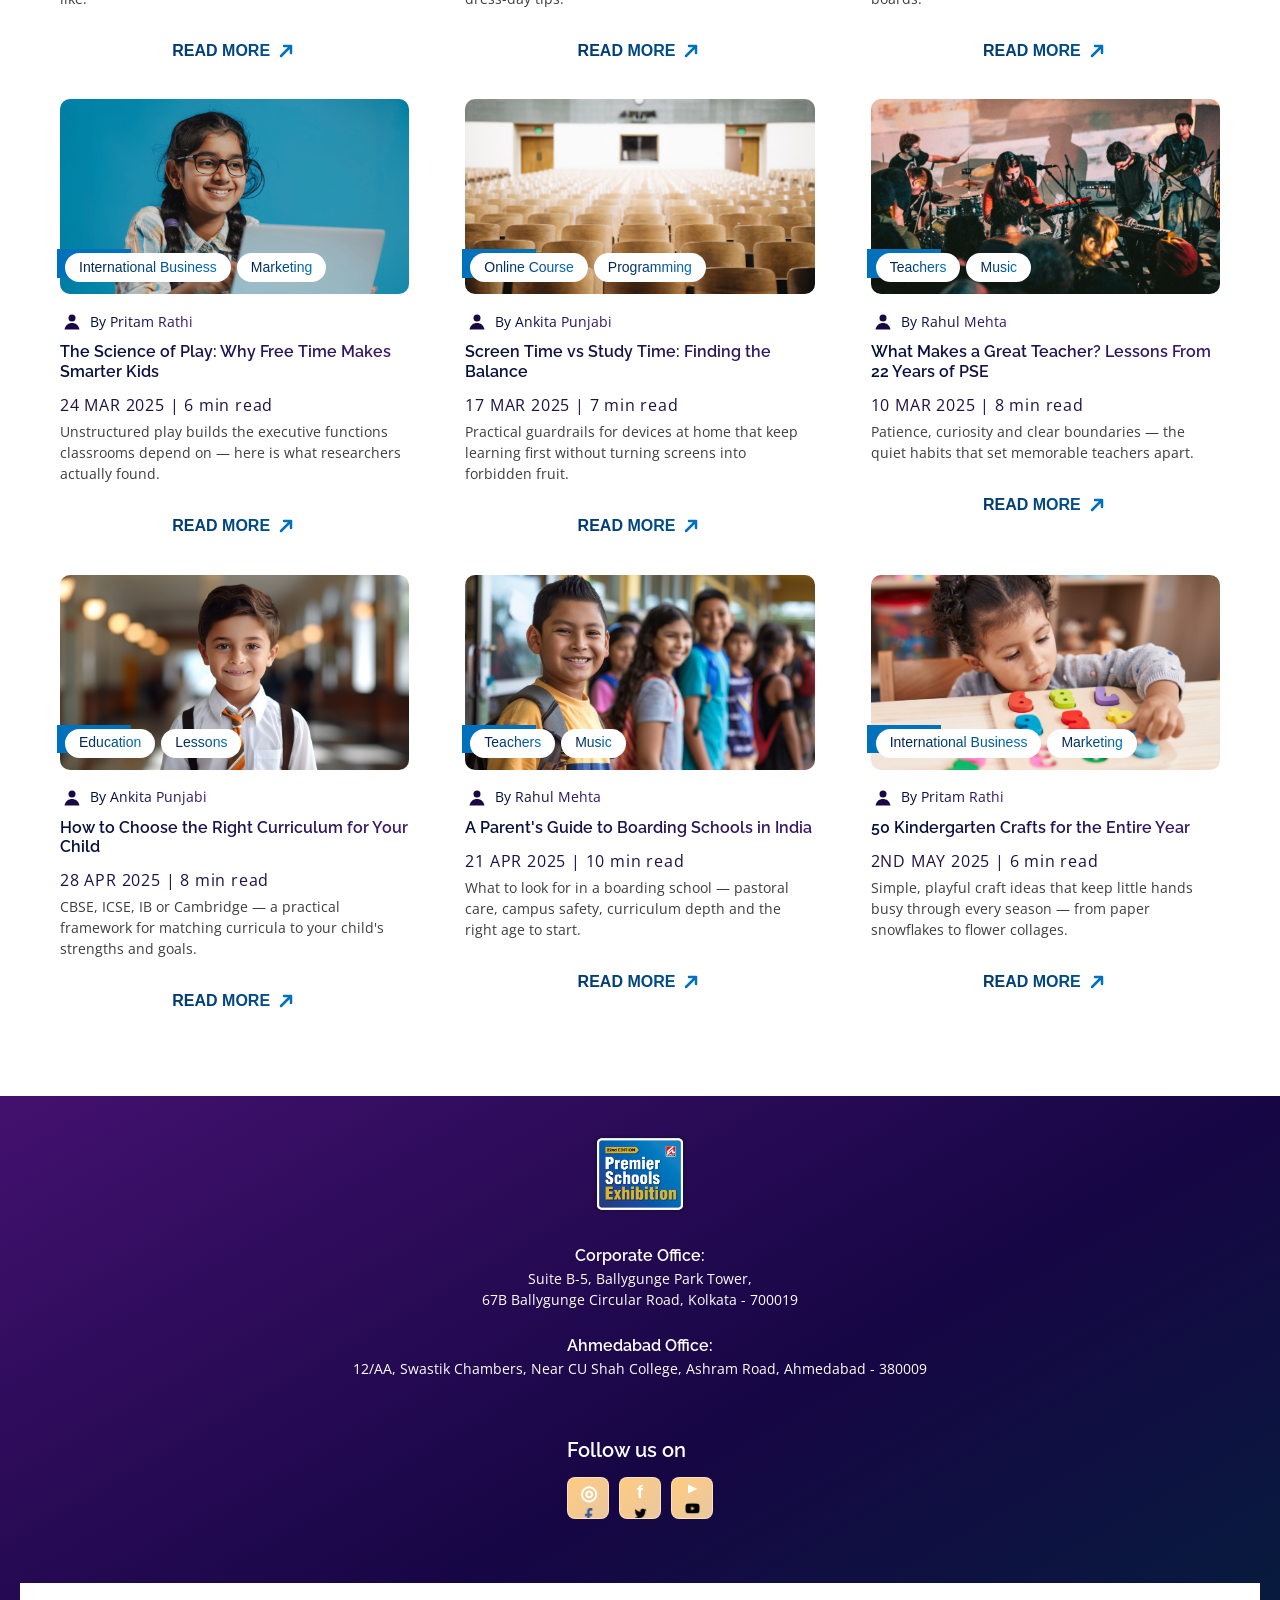
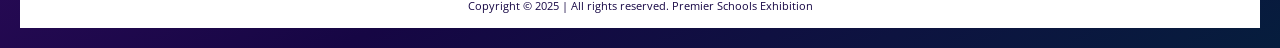
==== commit ed489241: "chore: apply figma pixel-perfect fixes" ====
--- a/blog/index.html
+++ b/blog/index.html
@@ -101,6 +101,15 @@
           <p class="blog-card__excerpt">What to look for in a boarding school — pastoral care, campus safety, curriculum depth and the right age to start.</p>
           <a class="blog-card__read-more" href="article.html">READ MORE <svg class="icon-arrow" viewBox="0 0 22 22" aria-hidden="true"><path d="M6 16 16 6M9 6h7v7" stroke="currentColor" stroke-width="2.5" stroke-linecap="round" stroke-linejoin="round"></path></svg></a>
         </article>
+      </div>
+      <div class="blog-latest__cta-wrap">
+        <a class="blog-cta" href="#all-blogs">Read More <svg class="icon-arrow" viewBox="0 0 22 22" aria-hidden="true"><path d="M6 16 16 6M9 6h7v7" stroke="currentColor" stroke-width="2.5" stroke-linecap="round" stroke-linejoin="round"></path></svg></a>
+      </div>
+    </section>
+
+    <section class="blog-latest blog-latest--all" id="all-blogs" aria-labelledby="all-heading">
+      <h2 id="all-heading" class="blog-latest__heading gradient-text">All Blogs</h2>
+      <div class="blog-latest__row">
         <article class="blog-card">
           <a class="blog-card__image" href="article.html"><img src="../assets/blog/blog-card-4.jpg" alt="Toddlers playing at an early learning centre" width="360" height="195"></a>
           <p class="blog-card__tag">Blogs</p>
@@ -131,12 +140,6 @@
           <p class="blog-card__excerpt">Exam formats, assessment styles and university outcomes — a balanced look at two very different boards.</p>
           <a class="blog-card__read-more" href="article.html">READ MORE <svg class="icon-arrow" viewBox="0 0 22 22" aria-hidden="true"><path d="M6 16 16 6M9 6h7v7" stroke="currentColor" stroke-width="2.5" stroke-linecap="round" stroke-linejoin="round"></path></svg></a>
         </article>
-      </div>
-    </section>
-
-    <section class="blog-latest blog-latest--all" id="all-blogs" aria-labelledby="all-heading">
-      <h2 id="all-heading" class="blog-latest__heading gradient-text">All Blogs</h2>
-      <div class="blog-latest__row">
         <article class="blog-card">
           <a class="blog-card__image" href="article.html"><img src="../assets/blog/blog-article-inline.jpg" alt="Children engaged in a hands-on learning activity" width="360" height="195"></a>
           <p class="blog-card__tag">Blogs</p>
@@ -145,6 +148,7 @@
           <h3 class="blog-card__title gradient-text"><a href="article.html">The Science of Play: Why Free Time Makes Smarter Kids</a></h3>
           <p class="blog-card__date">24 MAR 2025 | 6 min read</p>
           <p class="blog-card__excerpt">Unstructured play builds the executive functions classrooms depend on — here is what researchers actually found.</p>
+          <a class="blog-card__read-more" href="article.html">READ MORE <svg class="icon-arrow" viewBox="0 0 22 22" aria-hidden="true"><path d="M6 16 16 6M9 6h7v7" stroke="currentColor" stroke-width="2.5" stroke-linecap="round" stroke-linejoin="round"></path></svg></a>
         </article>
         <article class="blog-card">
           <a class="blog-card__image" href="article.html"><img src="../assets/blog/blog-card-8.jpg" alt="Children playing freely during recess" width="360" height="195"></a>
@@ -154,6 +158,7 @@
           <h3 class="blog-card__title gradient-text"><a href="article.html">Screen Time vs Study Time: Finding the Balance</a></h3>
           <p class="blog-card__date">17 MAR 2025 | 7 min read</p>
           <p class="blog-card__excerpt">Practical guardrails for devices at home that keep learning first without turning screens into forbidden fruit.</p>
+          <a class="blog-card__read-more" href="article.html">READ MORE <svg class="icon-arrow" viewBox="0 0 22 22" aria-hidden="true"><path d="M6 16 16 6M9 6h7v7" stroke="currentColor" stroke-width="2.5" stroke-linecap="round" stroke-linejoin="round"></path></svg></a>
         </article>
         <article class="blog-card">
           <a class="blog-card__image" href="article.html"><img src="../assets/blog/blog-card-a.png" alt="A teacher helping a student with an activity" width="360" height="195"></a>
@@ -163,6 +168,37 @@
           <h3 class="blog-card__title gradient-text"><a href="article.html">What Makes a Great Teacher? Lessons From 22 Years of PSE</a></h3>
           <p class="blog-card__date">10 MAR 2025 | 8 min read</p>
           <p class="blog-card__excerpt">Patience, curiosity and clear boundaries — the quiet habits that set memorable teachers apart.</p>
+          <a class="blog-card__read-more" href="article.html">READ MORE <svg class="icon-arrow" viewBox="0 0 22 22" aria-hidden="true"><path d="M6 16 16 6M9 6h7v7" stroke="currentColor" stroke-width="2.5" stroke-linecap="round" stroke-linejoin="round"></path></svg></a>
+        </article>
+        <article class="blog-card">
+          <a class="blog-card__image" href="article.html"><img src="../assets/blog/blog-card-2.jpg" alt="A child choosing a curriculum workbook" width="360" height="195"></a>
+          <p class="blog-card__tag">Blogs</p>
+          <p class="blog-card__crumb"><span class="blog-pill"><span class="gradient-text">Education</span></span><span class="blog-pill"><span class="gradient-text">Lessons</span></span></p>
+          <p class="blog-card__author"><svg class="blog-card__avatar" viewBox="0 0 24 24" aria-hidden="true"><circle cx="12" cy="12" r="12" fill="#fff"></circle><circle cx="12" cy="9" r="3.5" fill="#190843"></circle><path d="M4.5 20.5c1-4.5 4-6.5 7.5-6.5s6.5 2 7.5 6.5z" fill="#190843"></path></svg><span class="gradient-text">By Ankita Punjabi</span></p>
+          <h3 class="blog-card__title gradient-text"><a href="article.html">How to Choose the Right Curriculum for Your Child</a></h3>
+          <p class="blog-card__date">28 APR 2025 | 8 min read</p>
+          <p class="blog-card__excerpt">CBSE, ICSE, IB or Cambridge — a practical framework for matching curricula to your child's strengths and goals.</p>
+          <a class="blog-card__read-more" href="article.html">READ MORE <svg class="icon-arrow" viewBox="0 0 22 22" aria-hidden="true"><path d="M6 16 16 6M9 6h7v7" stroke="currentColor" stroke-width="2.5" stroke-linecap="round" stroke-linejoin="round"></path></svg></a>
+        </article>
+        <article class="blog-card">
+          <a class="blog-card__image" href="article.html"><img src="../assets/blog/blog-card-3.jpg" alt="Students walking across a boarding school campus" width="360" height="195"></a>
+          <p class="blog-card__tag">Blogs</p>
+          <p class="blog-card__crumb"><span class="blog-pill"><span class="gradient-text">Teachers</span></span><span class="blog-pill"><span class="gradient-text">Music</span></span></p>
+          <p class="blog-card__author"><svg class="blog-card__avatar" viewBox="0 0 24 24" aria-hidden="true"><circle cx="12" cy="12" r="12" fill="#fff"></circle><circle cx="12" cy="9" r="3.5" fill="#190843"></circle><path d="M4.5 20.5c1-4.5 4-6.5 7.5-6.5s6.5 2 7.5 6.5z" fill="#190843"></path></svg><span class="gradient-text">By Rahul Mehta</span></p>
+          <h3 class="blog-card__title gradient-text"><a href="article.html">A Parent's Guide to Boarding Schools in India</a></h3>
+          <p class="blog-card__date">21 APR 2025 | 10 min read</p>
+          <p class="blog-card__excerpt">What to look for in a boarding school — pastoral care, campus safety, curriculum depth and the right age to start.</p>
+          <a class="blog-card__read-more" href="article.html">READ MORE <svg class="icon-arrow" viewBox="0 0 22 22" aria-hidden="true"><path d="M6 16 16 6M9 6h7v7" stroke="currentColor" stroke-width="2.5" stroke-linecap="round" stroke-linejoin="round"></path></svg></a>
+        </article>
+        <article class="blog-card">
+          <a class="blog-card__image" href="article.html"><img src="../assets/blog/blog-article-hero.jpg" alt="Children painting and crafting in a kindergarten classroom" width="360" height="195"></a>
+          <p class="blog-card__tag">Blogs</p>
+          <p class="blog-card__crumb"><span class="blog-pill"><span class="gradient-text">International Business</span></span><span class="blog-pill"><span class="gradient-text">Marketing</span></span></p>
+          <p class="blog-card__author"><svg class="blog-card__avatar" viewBox="0 0 24 24" aria-hidden="true"><circle cx="12" cy="12" r="12" fill="#fff"></circle><circle cx="12" cy="9" r="3.5" fill="#190843"></circle><path d="M4.5 20.5c1-4.5 4-6.5 7.5-6.5s6.5 2 7.5 6.5z" fill="#190843"></path></svg><span class="gradient-text">By Pritam Rathi</span></p>
+          <h3 class="blog-card__title gradient-text"><a href="article.html">50 Kindergarten Crafts for the Entire Year</a></h3>
+          <p class="blog-card__date">2ND MAY 2025 | 6 min read</p>
+          <p class="blog-card__excerpt">Simple, playful craft ideas that keep little hands busy through every season — from paper snowflakes to flower collages.</p>
+          <a class="blog-card__read-more" href="article.html">READ MORE <svg class="icon-arrow" viewBox="0 0 22 22" aria-hidden="true"><path d="M6 16 16 6M9 6h7v7" stroke="currentColor" stroke-width="2.5" stroke-linecap="round" stroke-linejoin="round"></path></svg></a>
         </article>
       </div>
     </section>
--- a/css/layout.css
+++ b/css/layout.css
@@ -73,7 +73,7 @@
 .choose-school,
 .exhibition { max-width: none; }
 
-.participating-schools { height: 346px; margin-top: 57px; padding: 0 !important; overflow: hidden; }
+.participating-schools { position: relative; height: 346px; margin-top: 57px; padding: 0 !important; overflow: hidden; }
 .participating-schools__rows { margin-top: 10px; }
 .event-video { position: relative; height: 240px; margin-top: 60px; padding: 0 !important; overflow: hidden; }
 .choose-school { height: 384px; margin-top: 60px; padding: 0 0 0 20px !important; overflow: hidden; }
--- a/css/components.css
+++ b/css/components.css
@@ -118,7 +118,7 @@
 }
 
 /* Milestone 4: complete source-backed sections. */
-.participating-schools { background: #fff; color: #2b0a5b; }
+.participating-schools { position: relative !important; background: #fff; color: #2b0a5b; }
 .participating-schools h2, .choose-school > h2, .attractions > h2,
 .benefits > h2, .reviews > h2, .gallery > h2 { text-align: center; }
 .participating-schools h2 { font-size: 24px; line-height: 36px; }
@@ -219,8 +219,8 @@
 .site-footer > img { width: 54px; height: 54px; object-fit: contain; }
 .site-footer__social > p:first-child { margin-bottom: 12px; font-weight: 700; }
 .site-footer__social ul { display: flex; gap: 8px; }
-.site-footer__blog-link { display: inline-block; margin-top: 12px; font-weight: 700; color: var(--color-navy); text-decoration: underline; }
-.site-footer__blog-link:hover { color: var(--color-purple-light); }
+.site-footer__blog-link { display: inline-block; margin-top: 12px; font-weight: 700; color: #fff; text-decoration: underline; }
+.site-footer__blog-link:hover { color: var(--color-gold-light); }
 .site-footer__social li { width: 28px; height: 28px; overflow: hidden; border: 1px solid rgb(255 255 255 / 45%); border-radius: 5px; font-size: 0; }
 .site-footer__social li::before { display: grid; height: 100%; place-items: center; font-size: 14px; font-weight: 700; }
 .site-footer__social li:nth-child(1)::before { content: "◎"; font-size: 20px; }
@@ -318,3 +318,100 @@
 
 .no-js :where(.hero__controls, .choose-school__controls, .attractions__controls, .benefits__controls, .reviews__controls),
 .no-js [data-marquee-playpause-all] { display: none !important; }
+
+/* ==========================================================================
+   Mobile Responsive QA Audit Fixes (<= 1399px & <= 767px)
+   ========================================================================== */
+@media (max-width: 1399px) {
+  .enquiry-form {
+    display: flex !important;
+    width: min(calc(100% - 40px), 466px);
+    margin: 40px auto;
+    position: relative;
+    z-index: 10;
+  }
+  .site-footer {
+    display: flex !important;
+    flex-direction: column !important;
+    align-items: center !important;
+    height: auto !important;
+    min-height: 300px;
+    gap: 24px;
+    padding: 32px 20px 20px !important;
+  }
+  .site-footer > img {
+    margin-bottom: 0 !important;
+  }
+  .site-footer address, .site-footer__contact {
+    position: static !important;
+    width: auto !important;
+    height: auto !important;
+    clip: auto !important;
+    overflow: visible !important;
+    margin: 0 !important;
+    text-align: center;
+  }
+  .site-footer > p:last-child {
+    position: static !important;
+    width: 100% !important;
+    font-size: 11px !important;
+    min-height: 40px;
+    padding: 10px 20px;
+  }
+}
+
+@media (max-width: 767px) {
+  .hero__controls {
+    top: 240px;
+    width: auto;
+    grid-template-columns: repeat(3, 44px);
+  }
+  .hero__controls [data-carousel-up],
+  .hero__controls [data-carousel-down] { display: none; }
+  
+  .hero__event-row {
+    grid-template-columns: 1fr !important;
+    height: auto !important;
+    min-height: 90px;
+    padding: 12px 16px !important;
+    text-align: center;
+    gap: 6px;
+  }
+  .hero__event-row p + p { border-left: 0 !important; border-top: 1px solid rgb(255 255 255 / 70%); padding-top: 6px; }
+  
+  .participating-schools {
+    height: auto !important;
+    min-height: 346px;
+    padding-bottom: 50px !important;
+  }
+  .trust {
+    height: auto !important;
+    min-height: 238px;
+    padding: 40px 20px 40px !important;
+  }
+  
+  .benefits { height: auto !important; padding-bottom: 110px !important; }
+  .benefits__track { grid-template-columns: 1fr !important; gap: 16px !important; }
+  
+  .gallery { height: auto !important; padding: 0 20px !important; }
+  .gallery__grid { display: grid !important; grid-template-columns: 1fr !important; height: auto !important; border-radius: 0 !important; }
+  .gallery__figure { width: 100% !important; flex: auto !important; aspect-ratio: 16/9; transform: none !important; }
+  
+  .attractions__categories { font-size: 12px !important; min-height: 44px !important; }
+  .attractions__categories span { height: 44px !important; }
+  
+  .choose-school__track, .reviews__track {
+    scroll-snap-type: x mandatory;
+    padding-right: 20px !important;
+  }
+  .school-card, .review-card {
+    scroll-snap-align: center;
+    width: calc(100vw - 40px) !important;
+    min-width: calc(100vw - 40px) !important;
+    flex: 0 0 calc(100vw - 40px) !important;
+  }
+  .appointment .button, .attractions__content a {
+    font-size: 13px !important;
+    min-height: 44px !important;
+  }
+}
--- a/css/blog.css
+++ b/css/blog.css
@@ -21,6 +21,7 @@
   --blog-link-grad-b: #0071bc;
   --blog-form-a: #081d4a;
   --blog-form-b: #021d46;
+  --font-ui: "Inter", Arial, Helvetica, sans-serif;
 }
 
 .page-blog section { padding: 0; }
@@ -42,15 +43,28 @@
   border-radius: 60px;
   background: #fff;
   font: 400 14px/25.2px var(--font-ui);
+  white-space: nowrap;
 }
 .blog-pill .gradient-text {
   background-image: linear-gradient(90deg, var(--blog-link-grad-a), var(--blog-link-grad-b));
 }
+@media (max-width: 767px) {
+  .blog-pill {
+    padding: 2px 9px;
+    font: 400 11px/24px var(--font-ui);
+    height: 25px;
+  }
+  .blog-card__crumb {
+    left: 14px !important;
+    gap: 4px !important;
+  }
+}
 
 .icon-arrow { width: 22px; height: 22px; flex: none; }
 
 /* ---------- banner ---------- */
 .blog-banner { position: relative; overflow: hidden; background: linear-gradient(112deg, var(--blog-banner-navy) 0%, var(--blog-purple) 100%); color: #fff; }
+.blog-banner--article { overflow: visible; }
 .blog-banner::before { content: ""; position: absolute; inset: 0; background: linear-gradient(112deg, rgb(18 56 116 / .92), rgb(63 24 106 / .88)), url("../assets/blog/blog-banner.jpg") center 25% / cover no-repeat; }
 .blog-banner__inner { position: relative; display: flex; width: 100%; max-width: 1720px; min-height: 188px; margin-inline: auto; padding: 40px 20px 24px; flex-direction: column; align-items: center; justify-content: center; }
 .blog-banner__dots { position: absolute; top: 173px; left: 294px; width: 56px; height: 81px; background-image: radial-gradient(circle, var(--blog-peach) 0 3px, transparent 3.1px); background-size: 25px 25px; }
@@ -101,6 +115,8 @@
 
 .blog-cta { display: inline-flex; width: 100%; height: 50px; align-items: center; justify-content: center; gap: 14px; margin-top: 28px; border-radius: 5px; background: var(--blog-purple); color: #fff; font: 700 20px/27.24px var(--font-body); }
 .blog-cta:hover { background: var(--blog-navy); }
+.blog-latest__cta-wrap { display: flex; justify-content: center; width: 100%; margin-top: 30px; }
+.blog-latest .blog-cta { background: var(--blog-cta); margin-top: 0; }
 
 /* ---------- article page ---------- */
 .blog-banner--article .blog-banner__inner { min-height: 0; align-items: flex-start; padding-top: 42px; }
@@ -159,7 +175,7 @@
 .page-blog .site-footer__social ul { display: flex; gap: 10px; margin-top: 12px; }
 .page-blog .site-footer__social li { display: grid; width: 42px; height: 42px; place-items: center; border-radius: 8px; background: linear-gradient(135deg, var(--blog-peach), var(--blog-peach-light)); }
 .page-blog .site-footer__social img { width: 15px; height: 15px; }
-.page-blog .site-footer > p:last-child { margin-top: 40px; padding: 12px 20px; background: #fff; color: var(--color-text); font: 400 14px/21px var(--font-body); text-align: center; -webkit-background-clip: text; background-clip: text; color: transparent; background-image: linear-gradient(90deg, var(--blog-navy), var(--blog-purple)); }
+.page-blog .site-footer > p:last-child { margin-top: 40px; padding: 12px 20px; background: #fff; color: #160644; font: 400 14px/21px var(--font-body); text-align: center; }
 
 /* ==========================================================================
    768px+
@@ -197,7 +213,7 @@
 
   .page-blog section.blog-toolbar { margin-top: 5px; padding-inline: 0; }
   .blog-search { width: 630px; height: 60px; margin-left: 305px; padding-inline: 20px; }
-  .blog-search input { font-size: 16px; }
+  .blog-search input { font-size: 16px; line-height: 24px; }
   .blog-chips { gap: 27px; margin-top: 32px; }
   .blog-chips a { height: 50px; padding-inline: 20px; font-size: 18px; line-height: 21.6px; }
   .blog-chips a:not(.is-active) { letter-spacing: 0; }
@@ -223,11 +239,13 @@
   .blog-card__tag { top: 171px; left: 21.5px; }
   .blog-card__crumb { top: 175px; left: 30px; }
   .blog-card__title { margin-top: 9px; font-size: 20px; line-height: 24px; }
-  .blog-card__date { margin-top: 24px; }
+  .blog-card__date { margin-top: 12px; }
   .blog-card__read-more { margin-top: 28px; }
   .blog-cta { width: 361px; }
-
-  .blog-banner--article .blog-banner__inner { min-height: 456px; padding-top: 96px; padding-bottom: 0; }
+  .blog-latest__cta-wrap { margin-top: 40px; }
+
+  .blog-banner--article .blog-banner__inner { min-height: 456px; max-width: none; padding-left: max(calc((100vw - 1920px) / 2), 341px); padding-top: 96px; padding-bottom: 0; }
+  .blog-banner--article .blog-banner__dots { top: 143px; left: max(calc((100vw - 1920px) / 2), 104px); }
   .blog-banner--article .blog-banner__title { font-size: 48px; line-height: 57.6px; }
   .blog-banner__hero { display: none; }
   .blog-contact { position: absolute; z-index: 2; top: 206px; right: max(calc((100vw - 1920px) / 2), 101px); display: block; width: 466px; padding: 34px 22px; border-radius: 25px; background: linear-gradient(150deg, var(--blog-form-a), var(--blog-form-b)); }
@@ -239,12 +257,14 @@
   .blog-contact__submit { display: flex; width: 155px; height: 60px; align-items: center; justify-content: center; gap: 8px; margin-top: 8px; border: 0; border-radius: 12px; background: #fff; color: #000; font: 600 18px/22.14px var(--font-display); }
   .blog-contact__submit:hover { background: var(--blog-peach); }
 
-  .page-blog section.blog-article { display: grid; margin-top: 60px; grid-template-columns: minmax(0, 1fr) 370px; column-gap: 160px; padding-inline: max(calc((100vw - 1720px) / 2), 124px); }
+  .page-blog section.blog-article { display: grid; margin-top: 52px; grid-template-columns: 370px minmax(0, 1fr); column-gap: 73px; padding-inline: max(calc((100vw - 1720px) / 2), 124px); }
+  .blog-article__body { grid-column: 2; grid-row: 1; }
   .blog-article__body > p { color: var(--blog-ink); }
+  .blog-article__body > p:first-child { padding-right: 460px; }
   .blog-article__heading { margin-top: 60px; }
   .blog-article__image { margin-top: 60px; }
   .blog-article__split { display: flex; margin-top: 60px; align-items: flex-start; gap: 40px; }
-  .blog-article__split img { flex: 0 0 45%; height: 600px; margin-top: 0; }
+  .blog-article__split img { flex: 0 0 45%; width: 45%; height: 600px; margin-top: 0; }
   .blog-article__split .blog-article__heading { margin-top: 0; }
   .blog-article__split p { font-size: 20px; line-height: 1.5; }
   .blog-article__bullets { margin-top: 32px; }
@@ -253,7 +273,7 @@
   .blog-article__nav { margin-top: 72px; }
   .blog-article__nav a { font-size: 24px; line-height: 36px; }
   .icon-chevron { display: none; }
-  .blog-article__side { display: flex; margin-top: 0; flex-direction: column; gap: 60px; }
+  .blog-article__side { grid-column: 1; grid-row: 1; display: flex; margin-top: 0; flex-direction: column; gap: 60px; }
   .blog-article__contents { position: sticky; top: 24px; display: block; align-self: start; background: linear-gradient(90deg, var(--blog-lavender-a), var(--blog-lavender-b)); border-radius: 15px; padding: 30px; }
   .blog-article__contents h2 { font-size: 32px; font-weight: 600; line-height: 1.5; }
   .blog-article__contents ul { margin-top: 24px; }
@@ -270,5 +290,5 @@
   .page-blog .site-footer address { grid-row: 1; margin-top: 0; font-size: 18px; line-height: 27px; }
   .page-blog .site-footer address strong { display: block; font-size: 20px; line-height: 30px; }
   .page-blog .site-footer__social { grid-column: 4; grid-row: 1; margin-top: 0; }
-  .page-blog .site-footer > p:last-child { position: static; grid-column: 1 / -1; grid-row: 2; align-self: end; margin-top: 40px; padding: 12px 20px; }
-}
+  .page-blog .site-footer > p:last-child { position: static; grid-column: 1 / -1; grid-row: 2; align-self: end; margin-top: 40px; padding: 12px 20px; font-size: 16px; line-height: 24px; }
+}
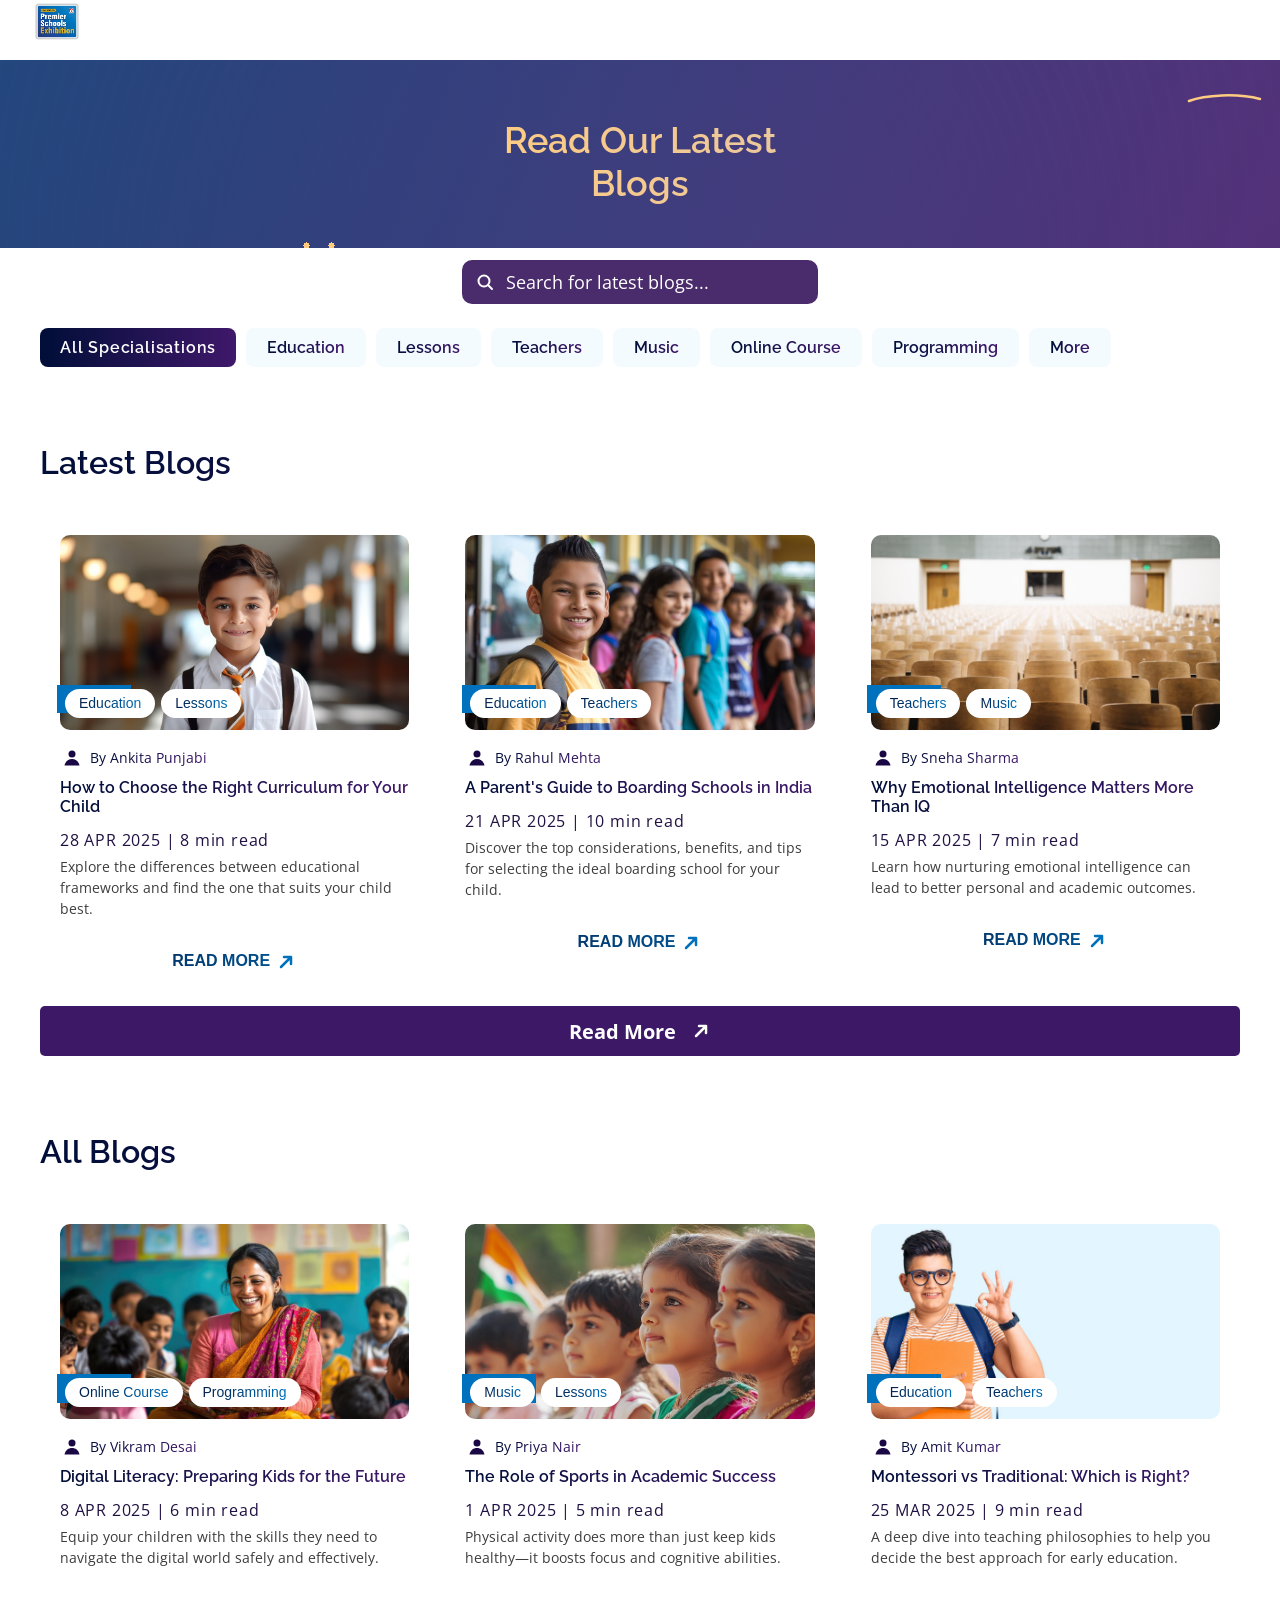
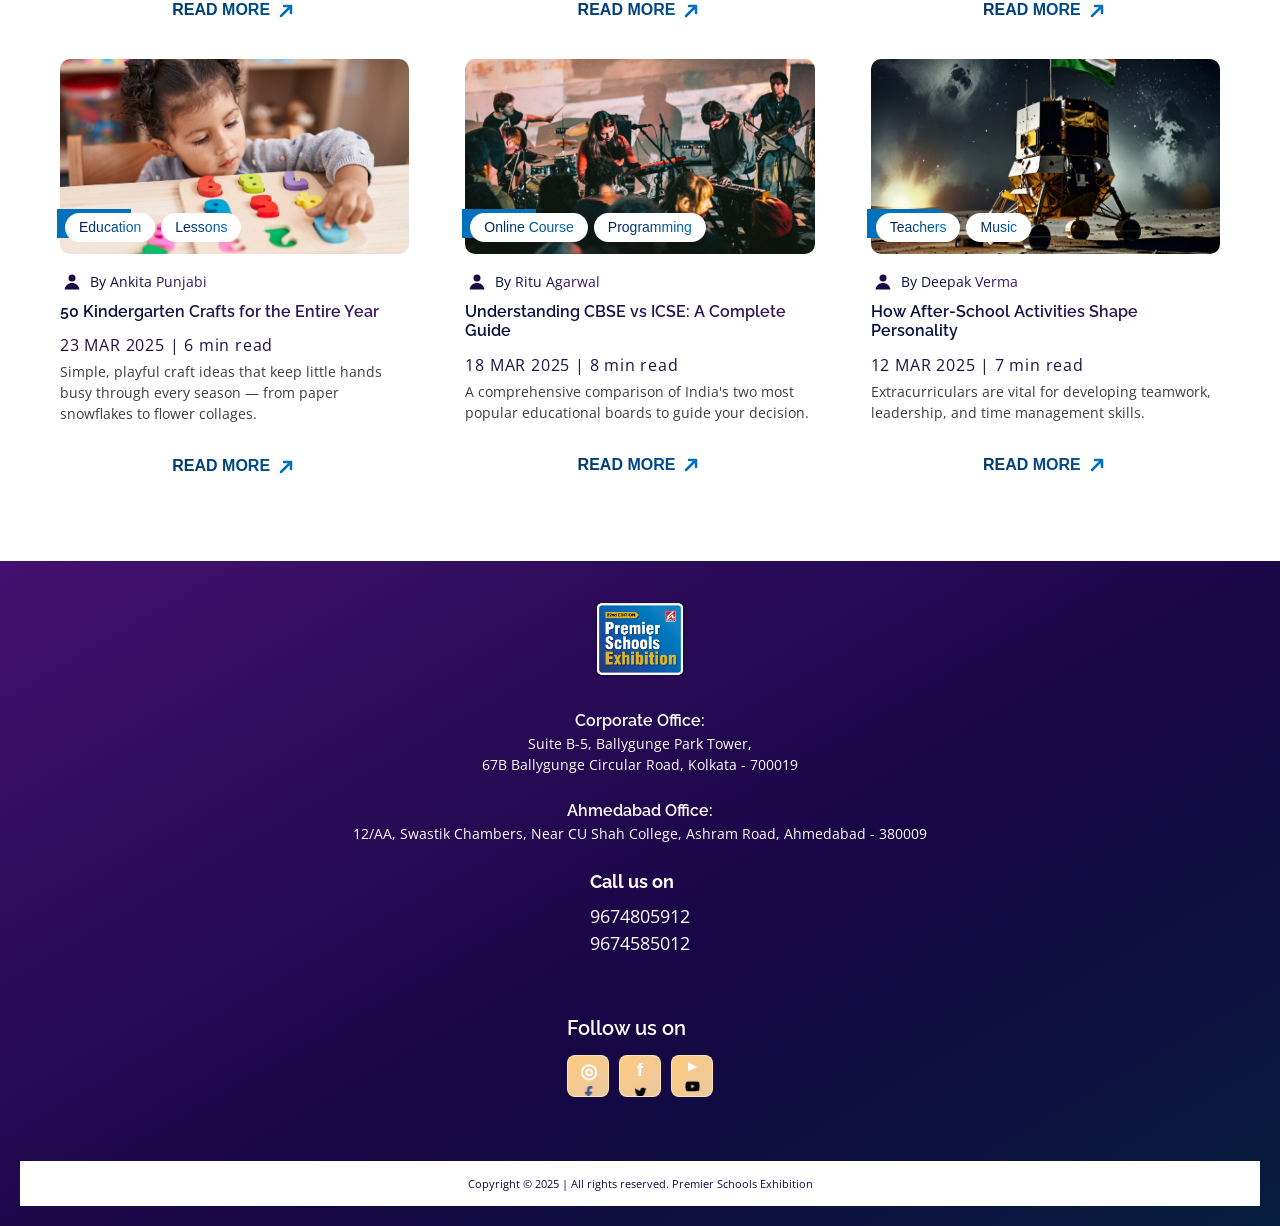
==== commit 384dd94d: "feat: responsive refactoring, content clipping fixes, and 9 unique blog article pages" ====
--- a/blog/index.html
+++ b/blog/index.html
@@ -56,14 +56,13 @@
 
     <section class="blog-featured" aria-label="Featured blog post">
       <article class="blog-featured__card">
-        <a class="blog-featured__image" href="article.html"><img src="../assets/blog/blog-featured.jpg" alt="A parent and child reviewing school brochures" width="592" height="342"></a>
+        <a class="blog-featured__image" href="article-science-of-play.html"><img src="../assets/blog/blog-featured.jpg" alt="A parent and child reviewing school brochures" width="592" height="342"></a>
         <div class="blog-featured__info">
-          <p class="blog-featured__crumb"><span class="blog-pill"><span class="gradient-text">International Business</span></span> <span class="blog-pill"><span class="gradient-text">Marketing</span></span></p>
-          <h2 class="blog-featured__title gradient-text">The Parent's Playbook: Making School Admission Stress-Free</h2>
+          <h2 class="blog-featured__title gradient-text">The Science of Play: Why Free Time Makes Smarter Kids</h2>
           <p class="blog-featured__author"><svg class="blog-card__avatar" viewBox="0 0 24 24" aria-hidden="true"><circle cx="12" cy="12" r="12" fill="#fff"></circle><circle cx="12" cy="9" r="3.5" fill="#190843"></circle><path d="M4.5 20.5c1-4.5 4-6.5 7.5-6.5s6.5 2 7.5 6.5z" fill="#190843"></path></svg><span class="gradient-text">By Pritam Rathi</span></p>
-          <p class="blog-featured__date">2ND MAY 2025 | 6 min read</p>
-          <p class="blog-featured__excerpt">From shortlisting schools to preparing for counselling sessions, this guide walks parents through every step of a smooth admission journey.</p>
-          <a class="blog-featured__cta blog-cta" href="article.html">Read More <svg class="icon-arrow" viewBox="0 0 22 22" aria-hidden="true"><path d="M6 16 16 6M9 6h7v7" stroke="currentColor" stroke-width="2.5" stroke-linecap="round" stroke-linejoin="round"></path></svg></a>
+          <p class="blog-featured__date">2 MAY 2025 | 6 min read</p>
+          <p class="blog-featured__excerpt">Unstructured play builds the executive functions classrooms depend on — discover what researchers actually found.</p>
+          <a class="blog-featured__cta blog-cta" href="article-science-of-play.html">Read More <svg class="icon-arrow" viewBox="0 0 22 22" aria-hidden="true"><path d="M6 16 16 6M9 6h7v7" stroke="currentColor" stroke-width="2.5" stroke-linecap="round" stroke-linejoin="round"></path></svg></a>
         </div>
       </article>
     </section>
@@ -72,34 +71,34 @@
       <h2 id="latest-heading" class="blog-latest__heading gradient-text">Latest Blogs</h2>
       <div class="blog-latest__row">
         <article class="blog-card">
-          <a class="blog-card__image" href="article.html"><img src="../assets/blog/blog-article-hero.jpg" alt="Children painting and crafting in a kindergarten classroom" width="360" height="195"></a>
-          <p class="blog-card__tag">Blogs</p>
-          <p class="blog-card__crumb"><span class="blog-pill"><span class="gradient-text">International Business</span></span><span class="blog-pill"><span class="gradient-text">Marketing</span></span></p>
-          <p class="blog-card__author"><svg class="blog-card__avatar" viewBox="0 0 24 24" aria-hidden="true"><circle cx="12" cy="12" r="12" fill="#fff"></circle><circle cx="12" cy="9" r="3.5" fill="#190843"></circle><path d="M4.5 20.5c1-4.5 4-6.5 7.5-6.5s6.5 2 7.5 6.5z" fill="#190843"></path></svg><span class="gradient-text">By Pritam Rathi</span></p>
-          <h3 class="blog-card__title gradient-text"><a href="article.html">50 Kindergarten Crafts for the Entire Year</a></h3>
-          <p class="blog-card__date">2ND MAY 2025 | 6 min read</p>
-          <p class="blog-card__excerpt">Simple, playful craft ideas that keep little hands busy through every season — from paper snowflakes to flower collages.</p>
-          <a class="blog-card__read-more" href="article.html">READ MORE <svg class="icon-arrow" viewBox="0 0 22 22" aria-hidden="true"><path d="M6 16 16 6M9 6h7v7" stroke="currentColor" stroke-width="2.5" stroke-linecap="round" stroke-linejoin="round"></path></svg></a>
-        </article>
-        <article class="blog-card">
-          <a class="blog-card__image" href="article.html"><img src="../assets/blog/blog-card-2.jpg" alt="A child choosing a curriculum workbook" width="360" height="195"></a>
+          <a class="blog-card__image" href="article-curriculum-guide.html"><img src="../assets/blog/blog-card-2.jpg" alt="A child choosing a curriculum workbook" width="360" height="195"></a>
           <p class="blog-card__tag">Blogs</p>
           <p class="blog-card__crumb"><span class="blog-pill"><span class="gradient-text">Education</span></span><span class="blog-pill"><span class="gradient-text">Lessons</span></span></p>
           <p class="blog-card__author"><svg class="blog-card__avatar" viewBox="0 0 24 24" aria-hidden="true"><circle cx="12" cy="12" r="12" fill="#fff"></circle><circle cx="12" cy="9" r="3.5" fill="#190843"></circle><path d="M4.5 20.5c1-4.5 4-6.5 7.5-6.5s6.5 2 7.5 6.5z" fill="#190843"></path></svg><span class="gradient-text">By Ankita Punjabi</span></p>
-          <h3 class="blog-card__title gradient-text"><a href="article.html">How to Choose the Right Curriculum for Your Child</a></h3>
+          <h3 class="blog-card__title gradient-text"><a href="article-curriculum-guide.html">How to Choose the Right Curriculum for Your Child</a></h3>
           <p class="blog-card__date">28 APR 2025 | 8 min read</p>
-          <p class="blog-card__excerpt">CBSE, ICSE, IB or Cambridge — a practical framework for matching curricula to your child's strengths and goals.</p>
-          <a class="blog-card__read-more" href="article.html">READ MORE <svg class="icon-arrow" viewBox="0 0 22 22" aria-hidden="true"><path d="M6 16 16 6M9 6h7v7" stroke="currentColor" stroke-width="2.5" stroke-linecap="round" stroke-linejoin="round"></path></svg></a>
+          <p class="blog-card__excerpt">Explore the differences between educational frameworks and find the one that suits your child best.</p>
+          <a class="blog-card__read-more" href="article-curriculum-guide.html">READ MORE <svg class="icon-arrow" viewBox="0 0 22 22" aria-hidden="true"><path d="M6 16 16 6M9 6h7v7" stroke="currentColor" stroke-width="2.5" stroke-linecap="round" stroke-linejoin="round"></path></svg></a>
         </article>
         <article class="blog-card">
-          <a class="blog-card__image" href="article.html"><img src="../assets/blog/blog-card-3.jpg" alt="Students walking across a boarding school campus" width="360" height="195"></a>
+          <a class="blog-card__image" href="article-boarding-schools.html"><img src="../assets/blog/blog-card-3.jpg" alt="Students walking across a boarding school campus" width="360" height="195"></a>
+          <p class="blog-card__tag">Blogs</p>
+          <p class="blog-card__crumb"><span class="blog-pill"><span class="gradient-text">Education</span></span><span class="blog-pill"><span class="gradient-text">Teachers</span></span></p>
+          <p class="blog-card__author"><svg class="blog-card__avatar" viewBox="0 0 24 24" aria-hidden="true"><circle cx="12" cy="12" r="12" fill="#fff"></circle><circle cx="12" cy="9" r="3.5" fill="#190843"></circle><path d="M4.5 20.5c1-4.5 4-6.5 7.5-6.5s6.5 2 7.5 6.5z" fill="#190843"></path></svg><span class="gradient-text">By Rahul Mehta</span></p>
+          <h3 class="blog-card__title gradient-text"><a href="article-boarding-schools.html">A Parent's Guide to Boarding Schools in India</a></h3>
+          <p class="blog-card__date">21 APR 2025 | 10 min read</p>
+          <p class="blog-card__excerpt">Discover the top considerations, benefits, and tips for selecting the ideal boarding school for your child.</p>
+          <a class="blog-card__read-more" href="article-boarding-schools.html">READ MORE <svg class="icon-arrow" viewBox="0 0 22 22" aria-hidden="true"><path d="M6 16 16 6M9 6h7v7" stroke="currentColor" stroke-width="2.5" stroke-linecap="round" stroke-linejoin="round"></path></svg></a>
+        </article>
+        <article class="blog-card">
+          <a class="blog-card__image" href="article-emotional-intelligence.html"><img src="../assets/blog/blog-card-8.jpg" alt="Children playing freely during recess" width="360" height="195"></a>
           <p class="blog-card__tag">Blogs</p>
           <p class="blog-card__crumb"><span class="blog-pill"><span class="gradient-text">Teachers</span></span><span class="blog-pill"><span class="gradient-text">Music</span></span></p>
-          <p class="blog-card__author"><svg class="blog-card__avatar" viewBox="0 0 24 24" aria-hidden="true"><circle cx="12" cy="12" r="12" fill="#fff"></circle><circle cx="12" cy="9" r="3.5" fill="#190843"></circle><path d="M4.5 20.5c1-4.5 4-6.5 7.5-6.5s6.5 2 7.5 6.5z" fill="#190843"></path></svg><span class="gradient-text">By Rahul Mehta</span></p>
-          <h3 class="blog-card__title gradient-text"><a href="article.html">A Parent's Guide to Boarding Schools in India</a></h3>
-          <p class="blog-card__date">21 APR 2025 | 10 min read</p>
-          <p class="blog-card__excerpt">What to look for in a boarding school — pastoral care, campus safety, curriculum depth and the right age to start.</p>
-          <a class="blog-card__read-more" href="article.html">READ MORE <svg class="icon-arrow" viewBox="0 0 22 22" aria-hidden="true"><path d="M6 16 16 6M9 6h7v7" stroke="currentColor" stroke-width="2.5" stroke-linecap="round" stroke-linejoin="round"></path></svg></a>
+          <p class="blog-card__author"><svg class="blog-card__avatar" viewBox="0 0 24 24" aria-hidden="true"><circle cx="12" cy="12" r="12" fill="#fff"></circle><circle cx="12" cy="9" r="3.5" fill="#190843"></circle><path d="M4.5 20.5c1-4.5 4-6.5 7.5-6.5s6.5 2 7.5 6.5z" fill="#190843"></path></svg><span class="gradient-text">By Sneha Sharma</span></p>
+          <h3 class="blog-card__title gradient-text"><a href="article-emotional-intelligence.html">Why Emotional Intelligence Matters More Than IQ</a></h3>
+          <p class="blog-card__date">15 APR 2025 | 7 min read</p>
+          <p class="blog-card__excerpt">Learn how nurturing emotional intelligence can lead to better personal and academic outcomes.</p>
+          <a class="blog-card__read-more" href="article-emotional-intelligence.html">READ MORE <svg class="icon-arrow" viewBox="0 0 22 22" aria-hidden="true"><path d="M6 16 16 6M9 6h7v7" stroke="currentColor" stroke-width="2.5" stroke-linecap="round" stroke-linejoin="round"></path></svg></a>
         </article>
       </div>
       <div class="blog-latest__cta-wrap">
@@ -111,94 +110,64 @@
       <h2 id="all-heading" class="blog-latest__heading gradient-text">All Blogs</h2>
       <div class="blog-latest__row">
         <article class="blog-card">
-          <a class="blog-card__image" href="article.html"><img src="../assets/blog/blog-card-4.jpg" alt="Toddlers playing at an early learning centre" width="360" height="195"></a>
+          <a class="blog-card__image" href="article-digital-literacy.html"><img src="../assets/blog/blog-card-4.jpg" alt="Toddlers playing at an early learning centre" width="360" height="195"></a>
           <p class="blog-card__tag">Blogs</p>
           <p class="blog-card__crumb"><span class="blog-pill"><span class="gradient-text">Online Course</span></span><span class="blog-pill"><span class="gradient-text">Programming</span></span></p>
-          <p class="blog-card__author"><svg class="blog-card__avatar" viewBox="0 0 24 24" aria-hidden="true"><circle cx="12" cy="12" r="12" fill="#fff"></circle><circle cx="12" cy="9" r="3.5" fill="#190843"></circle><path d="M4.5 20.5c1-4.5 4-6.5 7.5-6.5s6.5 2 7.5 6.5z" fill="#190843"></path></svg><span class="gradient-text">By Pritam Rathi</span></p>
-          <h3 class="blog-card__title gradient-text"><a href="article.html">Why Early Learning Centres Matter More Than Ever</a></h3>
-          <p class="blog-card__date">14 APR 2025 | 5 min read</p>
-          <p class="blog-card__excerpt">The first five years shape lifelong learning — here is what quality early childhood education really looks like.</p>
+          <p class="blog-card__author"><svg class="blog-card__avatar" viewBox="0 0 24 24" aria-hidden="true"><circle cx="12" cy="12" r="12" fill="#fff"></circle><circle cx="12" cy="9" r="3.5" fill="#190843"></circle><path d="M4.5 20.5c1-4.5 4-6.5 7.5-6.5s6.5 2 7.5 6.5z" fill="#190843"></path></svg><span class="gradient-text">By Vikram Desai</span></p>
+          <h3 class="blog-card__title gradient-text"><a href="article-digital-literacy.html">Digital Literacy: Preparing Kids for the Future</a></h3>
+          <p class="blog-card__date">8 APR 2025 | 6 min read</p>
+          <p class="blog-card__excerpt">Equip your children with the skills they need to navigate the digital world safely and effectively.</p>
+          <a class="blog-card__read-more" href="article-digital-literacy.html">READ MORE <svg class="icon-arrow" viewBox="0 0 22 22" aria-hidden="true"><path d="M6 16 16 6M9 6h7v7" stroke="currentColor" stroke-width="2.5" stroke-linecap="round" stroke-linejoin="round"></path></svg></a>
+        </article>
+        <article class="blog-card">
+          <a class="blog-card__image" href="article-sports-success.html"><img src="../assets/blog/blog-card-5.jpg" alt="A child preparing for a school interview" width="360" height="195"></a>
+          <p class="blog-card__tag">Blogs</p>
+          <p class="blog-card__crumb"><span class="blog-pill"><span class="gradient-text">Music</span></span><span class="blog-pill"><span class="gradient-text">Lessons</span></span></p>
+          <p class="blog-card__author"><svg class="blog-card__avatar" viewBox="0 0 24 24" aria-hidden="true"><circle cx="12" cy="12" r="12" fill="#fff"></circle><circle cx="12" cy="9" r="3.5" fill="#190843"></circle><path d="M4.5 20.5c1-4.5 4-6.5 7.5-6.5s6.5 2 7.5 6.5z" fill="#190843"></path></svg><span class="gradient-text">By Priya Nair</span></p>
+          <h3 class="blog-card__title gradient-text"><a href="article-sports-success.html">The Role of Sports in Academic Success</a></h3>
+          <p class="blog-card__date">1 APR 2025 | 5 min read</p>
+          <p class="blog-card__excerpt">Physical activity does more than just keep kids healthy—it boosts focus and cognitive abilities.</p>
+          <a class="blog-card__read-more" href="article-sports-success.html">READ MORE <svg class="icon-arrow" viewBox="0 0 22 22" aria-hidden="true"><path d="M6 16 16 6M9 6h7v7" stroke="currentColor" stroke-width="2.5" stroke-linecap="round" stroke-linejoin="round"></path></svg></a>
+        </article>
+        <article class="blog-card">
+          <a class="blog-card__image" href="article-montessori-traditional.html"><img src="../assets/blog/blog-card-6.jpg" alt="Students comparing exam boards" width="360" height="195"></a>
+          <p class="blog-card__tag">Blogs</p>
+          <p class="blog-card__crumb"><span class="blog-pill"><span class="gradient-text">Education</span></span><span class="blog-pill"><span class="gradient-text">Teachers</span></span></p>
+          <p class="blog-card__author"><svg class="blog-card__avatar" viewBox="0 0 24 24" aria-hidden="true"><circle cx="12" cy="12" r="12" fill="#fff"></circle><circle cx="12" cy="9" r="3.5" fill="#190843"></circle><path d="M4.5 20.5c1-4.5 4-6.5 7.5-6.5s6.5 2 7.5 6.5z" fill="#190843"></path></svg><span class="gradient-text">By Amit Kumar</span></p>
+          <h3 class="blog-card__title gradient-text"><a href="article-montessori-traditional.html">Montessori vs Traditional: Which is Right?</a></h3>
+          <p class="blog-card__date">25 MAR 2025 | 9 min read</p>
+          <p class="blog-card__excerpt">A deep dive into teaching philosophies to help you decide the best approach for early education.</p>
+          <a class="blog-card__read-more" href="article-montessori-traditional.html">READ MORE <svg class="icon-arrow" viewBox="0 0 22 22" aria-hidden="true"><path d="M6 16 16 6M9 6h7v7" stroke="currentColor" stroke-width="2.5" stroke-linecap="round" stroke-linejoin="round"></path></svg></a>
+        </article>
+        <article class="blog-card">
+          <a class="blog-card__image" href="article.html"><img src="../assets/blog/blog-article-hero.jpg" alt="Children engaged in a hands-on learning activity" width="360" height="195"></a>
+          <p class="blog-card__tag">Blogs</p>
+          <p class="blog-card__crumb"><span class="blog-pill"><span class="gradient-text">Education</span></span><span class="blog-pill"><span class="gradient-text">Lessons</span></span></p>
+          <p class="blog-card__author"><svg class="blog-card__avatar" viewBox="0 0 24 24" aria-hidden="true"><circle cx="12" cy="12" r="12" fill="#fff"></circle><circle cx="12" cy="9" r="3.5" fill="#190843"></circle><path d="M4.5 20.5c1-4.5 4-6.5 7.5-6.5s6.5 2 7.5 6.5z" fill="#190843"></path></svg><span class="gradient-text">By Ankita Punjabi</span></p>
+          <h3 class="blog-card__title gradient-text"><a href="article.html">50 Kindergarten Crafts for the Entire Year</a></h3>
+          <p class="blog-card__date">23 MAR 2025 | 6 min read</p>
+          <p class="blog-card__excerpt">Simple, playful craft ideas that keep little hands busy through every season — from paper snowflakes to flower collages.</p>
           <a class="blog-card__read-more" href="article.html">READ MORE <svg class="icon-arrow" viewBox="0 0 22 22" aria-hidden="true"><path d="M6 16 16 6M9 6h7v7" stroke="currentColor" stroke-width="2.5" stroke-linecap="round" stroke-linejoin="round"></path></svg></a>
         </article>
         <article class="blog-card">
-          <a class="blog-card__image" href="article.html"><img src="../assets/blog/blog-card-5.jpg" alt="A child preparing for a school interview" width="360" height="195"></a>
+          <a class="blog-card__image" href="article-cbse-icse.html"><img src="../assets/blog/blog-card-a.png" alt="Students in classroom" width="360" height="195"></a>
           <p class="blog-card__tag">Blogs</p>
-          <p class="blog-card__crumb"><span class="blog-pill"><span class="gradient-text">Music</span></span><span class="blog-pill"><span class="gradient-text">Lessons</span></span></p>
-          <p class="blog-card__author"><svg class="blog-card__avatar" viewBox="0 0 24 24" aria-hidden="true"><circle cx="12" cy="12" r="12" fill="#fff"></circle><circle cx="12" cy="9" r="3.5" fill="#190843"></circle><path d="M4.5 20.5c1-4.5 4-6.5 7.5-6.5s6.5 2 7.5 6.5z" fill="#190843"></path></svg><span class="gradient-text">By Ankita Punjabi</span></p>
-          <h3 class="blog-card__title gradient-text"><a href="article.html">Preparing Your Child for Their First School Interview</a></h3>
-          <p class="blog-card__date">7 APR 2025 | 7 min read</p>
-          <p class="blog-card__excerpt">Turn first-interview nerves into confidence with these conversation starters, routines and simple dress-day tips.</p>
-          <a class="blog-card__read-more" href="article.html">READ MORE <svg class="icon-arrow" viewBox="0 0 22 22" aria-hidden="true"><path d="M6 16 16 6M9 6h7v7" stroke="currentColor" stroke-width="2.5" stroke-linecap="round" stroke-linejoin="round"></path></svg></a>
+          <p class="blog-card__crumb"><span class="blog-pill"><span class="gradient-text">Online Course</span></span><span class="blog-pill"><span class="gradient-text">Programming</span></span></p>
+          <p class="blog-card__author"><svg class="blog-card__avatar" viewBox="0 0 24 24" aria-hidden="true"><circle cx="12" cy="12" r="12" fill="#fff"></circle><circle cx="12" cy="9" r="3.5" fill="#190843"></circle><path d="M4.5 20.5c1-4.5 4-6.5 7.5-6.5s6.5 2 7.5 6.5z" fill="#190843"></path></svg><span class="gradient-text">By Ritu Agarwal</span></p>
+          <h3 class="blog-card__title gradient-text"><a href="article-cbse-icse.html">Understanding CBSE vs ICSE: A Complete Guide</a></h3>
+          <p class="blog-card__date">18 MAR 2025 | 8 min read</p>
+          <p class="blog-card__excerpt">A comprehensive comparison of India's two most popular educational boards to guide your decision.</p>
+          <a class="blog-card__read-more" href="article-cbse-icse.html">READ MORE <svg class="icon-arrow" viewBox="0 0 22 22" aria-hidden="true"><path d="M6 16 16 6M9 6h7v7" stroke="currentColor" stroke-width="2.5" stroke-linecap="round" stroke-linejoin="round"></path></svg></a>
         </article>
         <article class="blog-card">
-          <a class="blog-card__image" href="article.html"><img src="../assets/blog/blog-card-6.jpg" alt="Students comparing exam boards" width="360" height="195"></a>
-          <p class="blog-card__tag">Blogs</p>
-          <p class="blog-card__crumb"><span class="blog-pill"><span class="gradient-text">Education</span></span><span class="blog-pill"><span class="gradient-text">Teachers</span></span></p>
-          <p class="blog-card__author"><svg class="blog-card__avatar" viewBox="0 0 24 24" aria-hidden="true"><circle cx="12" cy="12" r="12" fill="#fff"></circle><circle cx="12" cy="9" r="3.5" fill="#190843"></circle><path d="M4.5 20.5c1-4.5 4-6.5 7.5-6.5s6.5 2 7.5 6.5z" fill="#190843"></path></svg><span class="gradient-text">By Rahul Mehta</span></p>
-          <h3 class="blog-card__title gradient-text"><a href="article.html">Understanding the CBSE vs IB Debate in 2025</a></h3>
-          <p class="blog-card__date">31 MAR 2025 | 9 min read</p>
-          <p class="blog-card__excerpt">Exam formats, assessment styles and university outcomes — a balanced look at two very different boards.</p>
-          <a class="blog-card__read-more" href="article.html">READ MORE <svg class="icon-arrow" viewBox="0 0 22 22" aria-hidden="true"><path d="M6 16 16 6M9 6h7v7" stroke="currentColor" stroke-width="2.5" stroke-linecap="round" stroke-linejoin="round"></path></svg></a>
-        </article>
-        <article class="blog-card">
-          <a class="blog-card__image" href="article.html"><img src="../assets/blog/blog-article-inline.jpg" alt="Children engaged in a hands-on learning activity" width="360" height="195"></a>
-          <p class="blog-card__tag">Blogs</p>
-          <p class="blog-card__crumb"><span class="blog-pill"><span class="gradient-text">International Business</span></span><span class="blog-pill"><span class="gradient-text">Marketing</span></span></p>
-          <p class="blog-card__author"><svg class="blog-card__avatar" viewBox="0 0 24 24" aria-hidden="true"><circle cx="12" cy="12" r="12" fill="#fff"></circle><circle cx="12" cy="9" r="3.5" fill="#190843"></circle><path d="M4.5 20.5c1-4.5 4-6.5 7.5-6.5s6.5 2 7.5 6.5z" fill="#190843"></path></svg><span class="gradient-text">By Pritam Rathi</span></p>
-          <h3 class="blog-card__title gradient-text"><a href="article.html">The Science of Play: Why Free Time Makes Smarter Kids</a></h3>
-          <p class="blog-card__date">24 MAR 2025 | 6 min read</p>
-          <p class="blog-card__excerpt">Unstructured play builds the executive functions classrooms depend on — here is what researchers actually found.</p>
-          <a class="blog-card__read-more" href="article.html">READ MORE <svg class="icon-arrow" viewBox="0 0 22 22" aria-hidden="true"><path d="M6 16 16 6M9 6h7v7" stroke="currentColor" stroke-width="2.5" stroke-linecap="round" stroke-linejoin="round"></path></svg></a>
-        </article>
-        <article class="blog-card">
-          <a class="blog-card__image" href="article.html"><img src="../assets/blog/blog-card-8.jpg" alt="Children playing freely during recess" width="360" height="195"></a>
-          <p class="blog-card__tag">Blogs</p>
-          <p class="blog-card__crumb"><span class="blog-pill"><span class="gradient-text">Online Course</span></span><span class="blog-pill"><span class="gradient-text">Programming</span></span></p>
-          <p class="blog-card__author"><svg class="blog-card__avatar" viewBox="0 0 24 24" aria-hidden="true"><circle cx="12" cy="12" r="12" fill="#fff"></circle><circle cx="12" cy="9" r="3.5" fill="#190843"></circle><path d="M4.5 20.5c1-4.5 4-6.5 7.5-6.5s6.5 2 7.5 6.5z" fill="#190843"></path></svg><span class="gradient-text">By Ankita Punjabi</span></p>
-          <h3 class="blog-card__title gradient-text"><a href="article.html">Screen Time vs Study Time: Finding the Balance</a></h3>
-          <p class="blog-card__date">17 MAR 2025 | 7 min read</p>
-          <p class="blog-card__excerpt">Practical guardrails for devices at home that keep learning first without turning screens into forbidden fruit.</p>
-          <a class="blog-card__read-more" href="article.html">READ MORE <svg class="icon-arrow" viewBox="0 0 22 22" aria-hidden="true"><path d="M6 16 16 6M9 6h7v7" stroke="currentColor" stroke-width="2.5" stroke-linecap="round" stroke-linejoin="round"></path></svg></a>
-        </article>
-        <article class="blog-card">
-          <a class="blog-card__image" href="article.html"><img src="../assets/blog/blog-card-a.png" alt="A teacher helping a student with an activity" width="360" height="195"></a>
+          <a class="blog-card__image" href="article-afterschool-activities.html"><img src="../assets/blog/blog-card-b.jpg" alt="A teacher helping a student with an activity" width="360" height="195"></a>
           <p class="blog-card__tag">Blogs</p>
           <p class="blog-card__crumb"><span class="blog-pill"><span class="gradient-text">Teachers</span></span><span class="blog-pill"><span class="gradient-text">Music</span></span></p>
-          <p class="blog-card__author"><svg class="blog-card__avatar" viewBox="0 0 24 24" aria-hidden="true"><circle cx="12" cy="12" r="12" fill="#fff"></circle><circle cx="12" cy="9" r="3.5" fill="#190843"></circle><path d="M4.5 20.5c1-4.5 4-6.5 7.5-6.5s6.5 2 7.5 6.5z" fill="#190843"></path></svg><span class="gradient-text">By Rahul Mehta</span></p>
-          <h3 class="blog-card__title gradient-text"><a href="article.html">What Makes a Great Teacher? Lessons From 22 Years of PSE</a></h3>
-          <p class="blog-card__date">10 MAR 2025 | 8 min read</p>
-          <p class="blog-card__excerpt">Patience, curiosity and clear boundaries — the quiet habits that set memorable teachers apart.</p>
-          <a class="blog-card__read-more" href="article.html">READ MORE <svg class="icon-arrow" viewBox="0 0 22 22" aria-hidden="true"><path d="M6 16 16 6M9 6h7v7" stroke="currentColor" stroke-width="2.5" stroke-linecap="round" stroke-linejoin="round"></path></svg></a>
-        </article>
-        <article class="blog-card">
-          <a class="blog-card__image" href="article.html"><img src="../assets/blog/blog-card-2.jpg" alt="A child choosing a curriculum workbook" width="360" height="195"></a>
-          <p class="blog-card__tag">Blogs</p>
-          <p class="blog-card__crumb"><span class="blog-pill"><span class="gradient-text">Education</span></span><span class="blog-pill"><span class="gradient-text">Lessons</span></span></p>
-          <p class="blog-card__author"><svg class="blog-card__avatar" viewBox="0 0 24 24" aria-hidden="true"><circle cx="12" cy="12" r="12" fill="#fff"></circle><circle cx="12" cy="9" r="3.5" fill="#190843"></circle><path d="M4.5 20.5c1-4.5 4-6.5 7.5-6.5s6.5 2 7.5 6.5z" fill="#190843"></path></svg><span class="gradient-text">By Ankita Punjabi</span></p>
-          <h3 class="blog-card__title gradient-text"><a href="article.html">How to Choose the Right Curriculum for Your Child</a></h3>
-          <p class="blog-card__date">28 APR 2025 | 8 min read</p>
-          <p class="blog-card__excerpt">CBSE, ICSE, IB or Cambridge — a practical framework for matching curricula to your child's strengths and goals.</p>
-          <a class="blog-card__read-more" href="article.html">READ MORE <svg class="icon-arrow" viewBox="0 0 22 22" aria-hidden="true"><path d="M6 16 16 6M9 6h7v7" stroke="currentColor" stroke-width="2.5" stroke-linecap="round" stroke-linejoin="round"></path></svg></a>
-        </article>
-        <article class="blog-card">
-          <a class="blog-card__image" href="article.html"><img src="../assets/blog/blog-card-3.jpg" alt="Students walking across a boarding school campus" width="360" height="195"></a>
-          <p class="blog-card__tag">Blogs</p>
-          <p class="blog-card__crumb"><span class="blog-pill"><span class="gradient-text">Teachers</span></span><span class="blog-pill"><span class="gradient-text">Music</span></span></p>
-          <p class="blog-card__author"><svg class="blog-card__avatar" viewBox="0 0 24 24" aria-hidden="true"><circle cx="12" cy="12" r="12" fill="#fff"></circle><circle cx="12" cy="9" r="3.5" fill="#190843"></circle><path d="M4.5 20.5c1-4.5 4-6.5 7.5-6.5s6.5 2 7.5 6.5z" fill="#190843"></path></svg><span class="gradient-text">By Rahul Mehta</span></p>
-          <h3 class="blog-card__title gradient-text"><a href="article.html">A Parent's Guide to Boarding Schools in India</a></h3>
-          <p class="blog-card__date">21 APR 2025 | 10 min read</p>
-          <p class="blog-card__excerpt">What to look for in a boarding school — pastoral care, campus safety, curriculum depth and the right age to start.</p>
-          <a class="blog-card__read-more" href="article.html">READ MORE <svg class="icon-arrow" viewBox="0 0 22 22" aria-hidden="true"><path d="M6 16 16 6M9 6h7v7" stroke="currentColor" stroke-width="2.5" stroke-linecap="round" stroke-linejoin="round"></path></svg></a>
-        </article>
-        <article class="blog-card">
-          <a class="blog-card__image" href="article.html"><img src="../assets/blog/blog-article-hero.jpg" alt="Children painting and crafting in a kindergarten classroom" width="360" height="195"></a>
-          <p class="blog-card__tag">Blogs</p>
-          <p class="blog-card__crumb"><span class="blog-pill"><span class="gradient-text">International Business</span></span><span class="blog-pill"><span class="gradient-text">Marketing</span></span></p>
-          <p class="blog-card__author"><svg class="blog-card__avatar" viewBox="0 0 24 24" aria-hidden="true"><circle cx="12" cy="12" r="12" fill="#fff"></circle><circle cx="12" cy="9" r="3.5" fill="#190843"></circle><path d="M4.5 20.5c1-4.5 4-6.5 7.5-6.5s6.5 2 7.5 6.5z" fill="#190843"></path></svg><span class="gradient-text">By Pritam Rathi</span></p>
-          <h3 class="blog-card__title gradient-text"><a href="article.html">50 Kindergarten Crafts for the Entire Year</a></h3>
-          <p class="blog-card__date">2ND MAY 2025 | 6 min read</p>
-          <p class="blog-card__excerpt">Simple, playful craft ideas that keep little hands busy through every season — from paper snowflakes to flower collages.</p>
-          <a class="blog-card__read-more" href="article.html">READ MORE <svg class="icon-arrow" viewBox="0 0 22 22" aria-hidden="true"><path d="M6 16 16 6M9 6h7v7" stroke="currentColor" stroke-width="2.5" stroke-linecap="round" stroke-linejoin="round"></path></svg></a>
+          <p class="blog-card__author"><svg class="blog-card__avatar" viewBox="0 0 24 24" aria-hidden="true"><circle cx="12" cy="12" r="12" fill="#fff"></circle><circle cx="12" cy="9" r="3.5" fill="#190843"></circle><path d="M4.5 20.5c1-4.5 4-6.5 7.5-6.5s6.5 2 7.5 6.5z" fill="#190843"></path></svg><span class="gradient-text">By Deepak Verma</span></p>
+          <h3 class="blog-card__title gradient-text"><a href="article-afterschool-activities.html">How After-School Activities Shape Personality</a></h3>
+          <p class="blog-card__date">12 MAR 2025 | 7 min read</p>
+          <p class="blog-card__excerpt">Extracurriculars are vital for developing teamwork, leadership, and time management skills.</p>
+          <a class="blog-card__read-more" href="article-afterschool-activities.html">READ MORE <svg class="icon-arrow" viewBox="0 0 22 22" aria-hidden="true"><path d="M6 16 16 6M9 6h7v7" stroke="currentColor" stroke-width="2.5" stroke-linecap="round" stroke-linejoin="round"></path></svg></a>
         </article>
       </div>
     </section>
@@ -208,6 +177,11 @@
     <img src="../assets/images/brand-pse-22nd-edition-logo.png" alt="Premier Schools Exhibition" width="390" height="339">
     <address><strong>Corporate Office:</strong><br>Suite B-5, Ballygunge Park Tower,<br>67B Ballygunge Circular Road, Kolkata - 700019</address>
     <address><strong>Ahmedabad Office:</strong><br>12/AA, Swastik Chambers, Near CU Shah College, Ashram Road, Ahmedabad - 380009</address>
+    <div class="site-footer__call">
+      <strong>Call us on</strong>
+      <p>9674805912</p>
+      <p>9674585012</p>
+    </div>
     <div class="site-footer__social">
       <p>Follow us on</p>
       <p class="visually-hidden" id="social-links-unavailable">Profile URLs were not supplied, so these platform names are not links.</p>
--- a/css/layout.css
+++ b/css/layout.css
@@ -37,7 +37,7 @@
 .carousel-controls--static { display: none !important; }
 .site-footer { border-top: 1px solid var(--color-border); }
 
-@media (min-width: 768px) and (max-width: 1199px) {
+@media (min-width: 768px) and (max-width: 1399px) {
   .site-header { height: 60px; }
   .site-header__inner { padding-inline: 32px; }
   .site-header__cta { display: none; }
@@ -99,21 +99,21 @@
 .attraction-card--right { top: 79px; right: 13px; }
 .attraction-card--bottom { right: 92px; bottom: 0; }
 .attraction-card.is-active { z-index: 3; }
-.benefits { position: relative; height: 719px; margin-top: 60px; padding: 48px 20px 74px !important; overflow: hidden; }
+.benefits { position: relative; height: auto; min-height: 719px; margin-top: 60px; padding: 48px 20px 74px !important; overflow: hidden; }
 .benefits__track { display: grid; grid-template-columns: repeat(2, minmax(0, 1fr)); gap: 8px; }
 .benefit-card { min-width: 0; }
-.reviews { height: 316px; margin-top: 60px; padding: 41px 0 20px 20px !important; overflow: hidden; }
+.reviews { height: auto; min-height: 316px; margin-top: 60px; padding: 41px 0 20px 20px !important; overflow: hidden; }
 .reviews__viewport { overflow: visible !important; }
 .reviews__track { display: flex; gap: 9px; }
 .review-card { flex: 0 0 283px; width: 283px; }
 .gallery { height: 234px; margin-top: 60px; padding: 0 !important; overflow: hidden; }
 .gallery__grid { display: flex; height: 182px; gap: 16px; overflow: hidden; border-radius: 50% / 10%; }
 .gallery__figure { height: 200px; flex: 0 0 289px; transform: translateY(-9px); }
-.site-footer { position: relative; display: grid; height: 662px; margin-top: 60px; padding: 44px 20px 46px; grid-template-rows: 91px 1fr auto 39px; border: 0; overflow: hidden; }
+.site-footer { position: relative; display: grid; height: auto; min-height: 662px; margin-top: 60px; padding: 44px 20px 46px; grid-template-rows: 91px 1fr auto auto; border: 0; overflow: visible; }
 .site-footer > img { grid-row: 1; }
 .site-footer address, .site-footer__contact { position: absolute; width: 1px; height: 1px; padding: 0; margin: -1px; overflow: hidden; clip: rect(0, 0, 0, 0); white-space: nowrap; border: 0; }
 .site-footer__social { grid-row: 3; }
-.site-footer > p:last-child { position: absolute; right: 0; bottom: 0; left: 0; min-height: 39px; }
+.site-footer > p:last-child { position: static; grid-row: 4; min-height: 39px; margin-top: 20px; }
 
 @media (min-width: 768px) and (max-width: 1399px) {
   .participating-schools { height: 350px; margin-top: 40px; }
@@ -132,7 +132,7 @@
   .gallery { height: 500px; padding-inline: 4vw !important; }
   .gallery__grid { display: grid; height: 390px; grid-template-columns: repeat(3, 1fr); }
   .gallery__figure { height: 200px; min-width: 0; transform: none; }
-  .site-footer { height: 500px; }
+  .site-footer { height: auto; min-height: 500px; }
 }
 
 @media (min-width: 1400px) {
@@ -154,19 +154,19 @@
   .attraction-card--left { top: 232.5px; left: 44.5px; }
   .attraction-card--right { top: 232.5px; left: 372.5px; right: auto; }
   .attraction-card--bottom { top: 414px; left: 209px; right: auto; bottom: auto; }
-  .benefits { height: 767px; margin-top: 0; padding: 80px 0 100px max(calc((100vw - 1720px) / 2), 100px) !important; }
+  .benefits { height: auto; min-height: 767px; margin-top: 0; padding: 80px 0 100px max(calc((100vw - 1720px) / 2), 100px) !important; }
   .benefits__track { display: flex; width: 2149px; gap: 16px; }
   .benefit-card { flex: 0 0 417px; }
-  .reviews { height: 402px; margin-top: 81px; padding: 55px max(calc((100vw - 1640px) / 2), 70px) 44px !important; }
+  .reviews { height: auto; min-height: 402px; margin-top: 81px; padding: 55px max(calc((100vw - 1640px) / 2), 70px) 44px !important; }
   .reviews__track { display: grid; grid-template-columns: repeat(4, minmax(0, 1fr)); gap: 10px; }
   .review-card { width: auto; }
   .gallery { height: 644px; margin-top: 80px; padding: 0 !important; }
   .gallery__grid { display: flex; height: 589px; gap: 16px; transform: translateX(max(calc((100vw - 1720px) / 2), 100px)); }
   .gallery__figure { height: 589px; flex: 0 0 44.35vw; transform: none; }
-  .site-footer { height: 334px; margin-top: 60px; padding: 55px max(calc((100vw - 1640px) / 2), 70px) 40px; grid-template-columns: 220px 1fr 1fr 180px 220px; grid-template-rows: 1fr 38px; gap: 35px; }
+  .site-footer { height: auto; min-height: 334px; margin-top: 60px; padding: 55px max(calc((100vw - 1640px) / 2), 70px) 40px; grid-template-columns: 220px 1fr 1fr 180px 220px; grid-template-rows: 1fr auto; gap: 35px; overflow: visible; }
   .site-footer address, .site-footer__contact { position: static; width: auto; height: auto; padding: 0; margin: 0; overflow: visible; clip: auto; white-space: normal; }
   .site-footer__social { grid-row: 1; }
-  .site-footer > p:last-child { grid-column: 1 / -1; grid-row: 2; }
+  .site-footer > p:last-child { position: static; grid-column: 1 / -1; grid-row: 2; margin-top: 20px; }
 }
 
 /* Keep the authored content readable when carousel enhancement is unavailable. */
--- a/css/components.css
+++ b/css/components.css
@@ -361,6 +361,25 @@
 }
 
 @media (max-width: 767px) {
+  .hero {
+    display: flex;
+    flex-direction: column;
+    height: auto !important;
+    min-height: 0 !important;
+    padding-bottom: 40px;
+  }
+  .hero__carousel {
+    height: 300px;
+    flex: none;
+  }
+  .hero__content {
+    margin-top: 20px;
+  }
+  .trust__facts {
+    grid-template-columns: 1fr !important;
+    grid-template-rows: auto !important;
+    gap: 20px !important;
+  }
   .hero__controls {
     top: 240px;
     width: auto;
@@ -390,28 +409,82 @@
     padding: 40px 20px 40px !important;
   }
   
-  .benefits { height: auto !important; padding-bottom: 110px !important; }
-  .benefits__track { grid-template-columns: 1fr !important; gap: 16px !important; }
+  .benefits { height: auto !important; padding-bottom: 40px !important; }
+  .benefits__track { grid-template-columns: 1fr !important; gap: 16px !important; display: grid !important; }
   
   .gallery { height: auto !important; padding: 0 20px !important; }
-  .gallery__grid { display: grid !important; grid-template-columns: 1fr !important; height: auto !important; border-radius: 0 !important; }
+  .gallery__grid { display: grid !important; grid-template-columns: 1fr !important; height: auto !important; border-radius: 0 !important; gap: 16px; }
   .gallery__figure { width: 100% !important; flex: auto !important; aspect-ratio: 16/9; transform: none !important; }
   
   .attractions__categories { font-size: 12px !important; min-height: 44px !important; }
   .attractions__categories span { height: 44px !important; }
   
-  .choose-school__track, .reviews__track {
+  .choose-school__viewport {
+    overflow-x: auto !important;
+    scrollbar-width: none;
+  }
+  .choose-school__viewport::-webkit-scrollbar {
+    display: none;
+  }
+  .choose-school__track {
     scroll-snap-type: x mandatory;
     padding-right: 20px !important;
   }
-  .school-card, .review-card {
+  .school-card {
     scroll-snap-align: center;
     width: calc(100vw - 40px) !important;
     min-width: calc(100vw - 40px) !important;
     flex: 0 0 calc(100vw - 40px) !important;
   }
+  
+  .reviews__track {
+    display: grid !important;
+    grid-template-columns: 1fr !important;
+    gap: 16px !important;
+  }
+  .review-card {
+    width: 100% !important;
+    min-width: 0 !important;
+    flex: auto !important;
+  }
+  
+  .appointment {
+    height: auto !important;
+    display: flex !important;
+  }
+  
   .appointment .button, .attractions__content a {
     font-size: 13px !important;
     min-height: 44px !important;
   }
-}
+  
+  .attractions {
+    height: auto !important;
+    min-height: 750px;
+    padding-bottom: 50px !important;
+  }
+  .attractions__content > img {
+    top: 10px !important;
+    width: 120px !important;
+    height: 115px !important;
+  }
+  .attractions__controls, .benefits__controls, .choose-school__controls, .reviews__controls {
+    display: none !important;
+  }
+  
+  .site-footer {
+    height: auto !important;
+    display: flex !important;
+    flex-direction: column !important;
+    gap: 30px !important;
+    align-items: center !important;
+    text-align: center !important;
+    padding: 40px 20px 40px !important;
+    grid-template-rows: none !important;
+  }
+  .site-footer > p:last-child {
+    position: static !important;
+    margin-top: 20px !important;
+    line-height: 1.5 !important;
+  }
+}
--- a/css/blog.css
+++ b/css/blog.css
@@ -175,6 +175,9 @@
 .page-blog .site-footer__social ul { display: flex; gap: 10px; margin-top: 12px; }
 .page-blog .site-footer__social li { display: grid; width: 42px; height: 42px; place-items: center; border-radius: 8px; background: linear-gradient(135deg, var(--blog-peach), var(--blog-peach-light)); }
 .page-blog .site-footer__social img { width: 15px; height: 15px; }
+.site-footer__call { margin-top: 0; }
+.site-footer__call strong { display: block; font: 700 18px/27px var(--font-display); margin-bottom: 8px; }
+.site-footer__call p { font: 400 18px/27px var(--font-body); margin: 0; }
 .page-blog .site-footer > p:last-child { margin-top: 40px; padding: 12px 20px; background: #fff; color: #160644; font: 400 14px/21px var(--font-body); text-align: center; }
 
 /* ==========================================================================
@@ -244,11 +247,51 @@
   .blog-cta { width: 361px; }
   .blog-latest__cta-wrap { margin-top: 40px; }
 
-  .blog-banner--article .blog-banner__inner { min-height: 456px; max-width: none; padding-left: max(calc((100vw - 1920px) / 2), 341px); padding-top: 96px; padding-bottom: 0; }
+  .blog-banner--article .blog-banner__inner {
+    min-height: 456px;
+    max-width: none;
+    flex-direction: row;
+    align-items: flex-end;
+    padding-left: max(calc((100vw - 1920px) / 2), 124px);
+    padding-right: 0;
+    padding-top: 96px;
+    padding-bottom: 40px;
+    gap: 0;
+  }
+  .blog-banner--article .blog-banner__content {
+    flex: 1;
+    display: flex;
+    flex-direction: column;
+    align-items: flex-start;
+  }
   .blog-banner--article .blog-banner__dots { top: 143px; left: max(calc((100vw - 1920px) / 2), 104px); }
-  .blog-banner--article .blog-banner__title { font-size: 48px; line-height: 57.6px; }
-  .blog-banner__hero { display: none; }
-  .blog-contact { position: absolute; z-index: 2; top: 206px; right: max(calc((100vw - 1920px) / 2), 101px); display: block; width: 466px; padding: 34px 22px; border-radius: 25px; background: linear-gradient(150deg, var(--blog-form-a), var(--blog-form-b)); }
+  .blog-banner--article .blog-banner__title {
+    text-align: left;
+    margin-inline: 0;
+    max-width: 600px;
+    font-size: 48px;
+    line-height: 57.6px;
+  }
+  .blog-banner--article .blog-banner__crumb {
+    margin-bottom: 16px;
+    font: 300 15px/27px var(--font-ui);
+    color: rgba(255,255,255,0.7);
+    background: none;
+    padding: 0;
+    border-radius: 0;
+  }
+  .blog-banner__hero {
+    display: block;
+    flex: 0 0 auto;
+    width: 470px;
+    height: 100%;
+    object-fit: cover;
+    object-position: center top;
+    align-self: stretch;
+    border-radius: 15px 15px 0 0;
+    margin-top: auto;
+  }
+  .blog-contact { position: static; display: block; width: 100%; padding: 34px 22px; border-radius: 25px; background: linear-gradient(150deg, var(--blog-form-a), var(--blog-form-b)); }
   .blog-contact__title { color: #fff; font: 700 42px/50.4px var(--font-display); }
   .blog-contact__field { margin-top: 20px; }
   .blog-contact__field label { display: block; color: #fff; font: 400 18px/21.6px var(--font-display); }
@@ -257,10 +300,10 @@
   .blog-contact__submit { display: flex; width: 155px; height: 60px; align-items: center; justify-content: center; gap: 8px; margin-top: 8px; border: 0; border-radius: 12px; background: #fff; color: #000; font: 600 18px/22.14px var(--font-display); }
   .blog-contact__submit:hover { background: var(--blog-peach); }
 
-  .page-blog section.blog-article { display: grid; margin-top: 52px; grid-template-columns: 370px minmax(0, 1fr); column-gap: 73px; padding-inline: max(calc((100vw - 1720px) / 2), 124px); }
+  .page-blog section.blog-article { display: grid; margin-top: 52px; grid-template-columns: 370px minmax(0, 1fr); column-gap: 73px; padding-inline: max(calc((100vw - 1920px) / 2), 124px); }
   .blog-article__body { grid-column: 2; grid-row: 1; }
   .blog-article__body > p { color: var(--blog-ink); }
-  .blog-article__body > p:first-child { padding-right: 460px; }
+  .blog-article__body > p:first-child { padding-right: 0; }
   .blog-article__heading { margin-top: 60px; }
   .blog-article__image { margin-top: 60px; }
   .blog-article__split { display: flex; margin-top: 60px; align-items: flex-start; gap: 40px; }
@@ -285,10 +328,108 @@
   .page-blog section.blog-related { max-width: 1240px; margin-top: 80px; padding-inline: 0; }
   .blog-related .blog-latest__row { margin-top: 60px; }
 
-  .page-blog .site-footer { display: grid; margin-top: 100px; padding: 55px max(calc((100vw - 1640px) / 2), 70px) 0; grid-template-columns: 220px 1fr 1fr auto; column-gap: 60px; }
+  .page-blog .site-footer { display: grid; margin-top: 100px; padding: 55px max(calc((100vw - 1640px) / 2), 70px) 0; grid-template-columns: 220px 1fr 1fr auto auto; column-gap: 60px; }
   .page-blog .site-footer > img { grid-column: 1; grid-row: 1 / span 2; width: auto; height: 93px; }
   .page-blog .site-footer address { grid-row: 1; margin-top: 0; font-size: 18px; line-height: 27px; }
   .page-blog .site-footer address strong { display: block; font-size: 20px; line-height: 30px; }
-  .page-blog .site-footer__social { grid-column: 4; grid-row: 1; margin-top: 0; }
+  .page-blog .site-footer__social { grid-column: 5; grid-row: 1; margin-top: 0; }
+  .page-blog .site-footer__call { grid-column: 4; grid-row: 1; margin-top: 0; }
   .page-blog .site-footer > p:last-child { position: static; grid-column: 1 / -1; grid-row: 2; align-self: end; margin-top: 40px; padding: 12px 20px; font-size: 16px; line-height: 24px; }
 }
+
+@media (max-width: 767px) {
+  .blog-search {
+    width: 100%;
+  }
+  
+  .blog-featured {
+    display: block !important;
+    margin-top: 30px;
+    padding: 0 20px;
+  }
+  
+  .blog-featured__card {
+    display: flex;
+    flex-direction: column;
+    padding: 16px;
+    background: linear-gradient(90deg, var(--blog-lavender-a), var(--blog-lavender-b));
+    border-radius: var(--blog-card-radius);
+    gap: 16px;
+  }
+  
+  .blog-featured__image {
+    width: 100%;
+    border-radius: 10px;
+    overflow: hidden;
+  }
+  
+  .blog-featured__image img {
+    width: 100%;
+    height: auto;
+    object-fit: cover;
+  }
+  
+  .blog-featured__crumb {
+    font-size: 14px;
+    margin-bottom: 8px;
+  }
+  
+  .blog-featured__title {
+    font-size: 20px;
+    line-height: 1.2;
+    margin-top: 8px;
+    font-weight: 600;
+  }
+  
+  .blog-featured__author {
+    display: flex;
+    align-items: center;
+    gap: 6px;
+    margin-top: 16px;
+  }
+  
+  .blog-featured__date {
+    margin-top: 8px;
+    font-size: 14px;
+  }
+  
+  .blog-featured__excerpt {
+    margin-top: 12px;
+    font-size: 14px;
+    line-height: 1.5;
+  }
+  
+  .blog-featured .blog-cta {
+    width: 100%;
+    margin-top: 20px;
+    background: var(--blog-cta);
+  }
+  
+  .blog-latest__row {
+    display: grid !important;
+    grid-template-columns: 1fr !important;
+    gap: 24px !important;
+    overflow-x: visible !important;
+    scroll-snap-type: none !important;
+    padding-bottom: 0 !important;
+  }
+  
+  .blog-latest__row .blog-card {
+    flex: auto !important;
+  }
+  
+  .blog-article__nav {
+    flex-direction: column;
+    gap: 20px;
+    width: 100%;
+  }
+  
+  .blog-article__nav a {
+    width: 100%;
+    justify-content: center;
+    text-align: center;
+    background: #f4fbff;
+    padding: 12px;
+    border-radius: 8px;
+  }
+}
